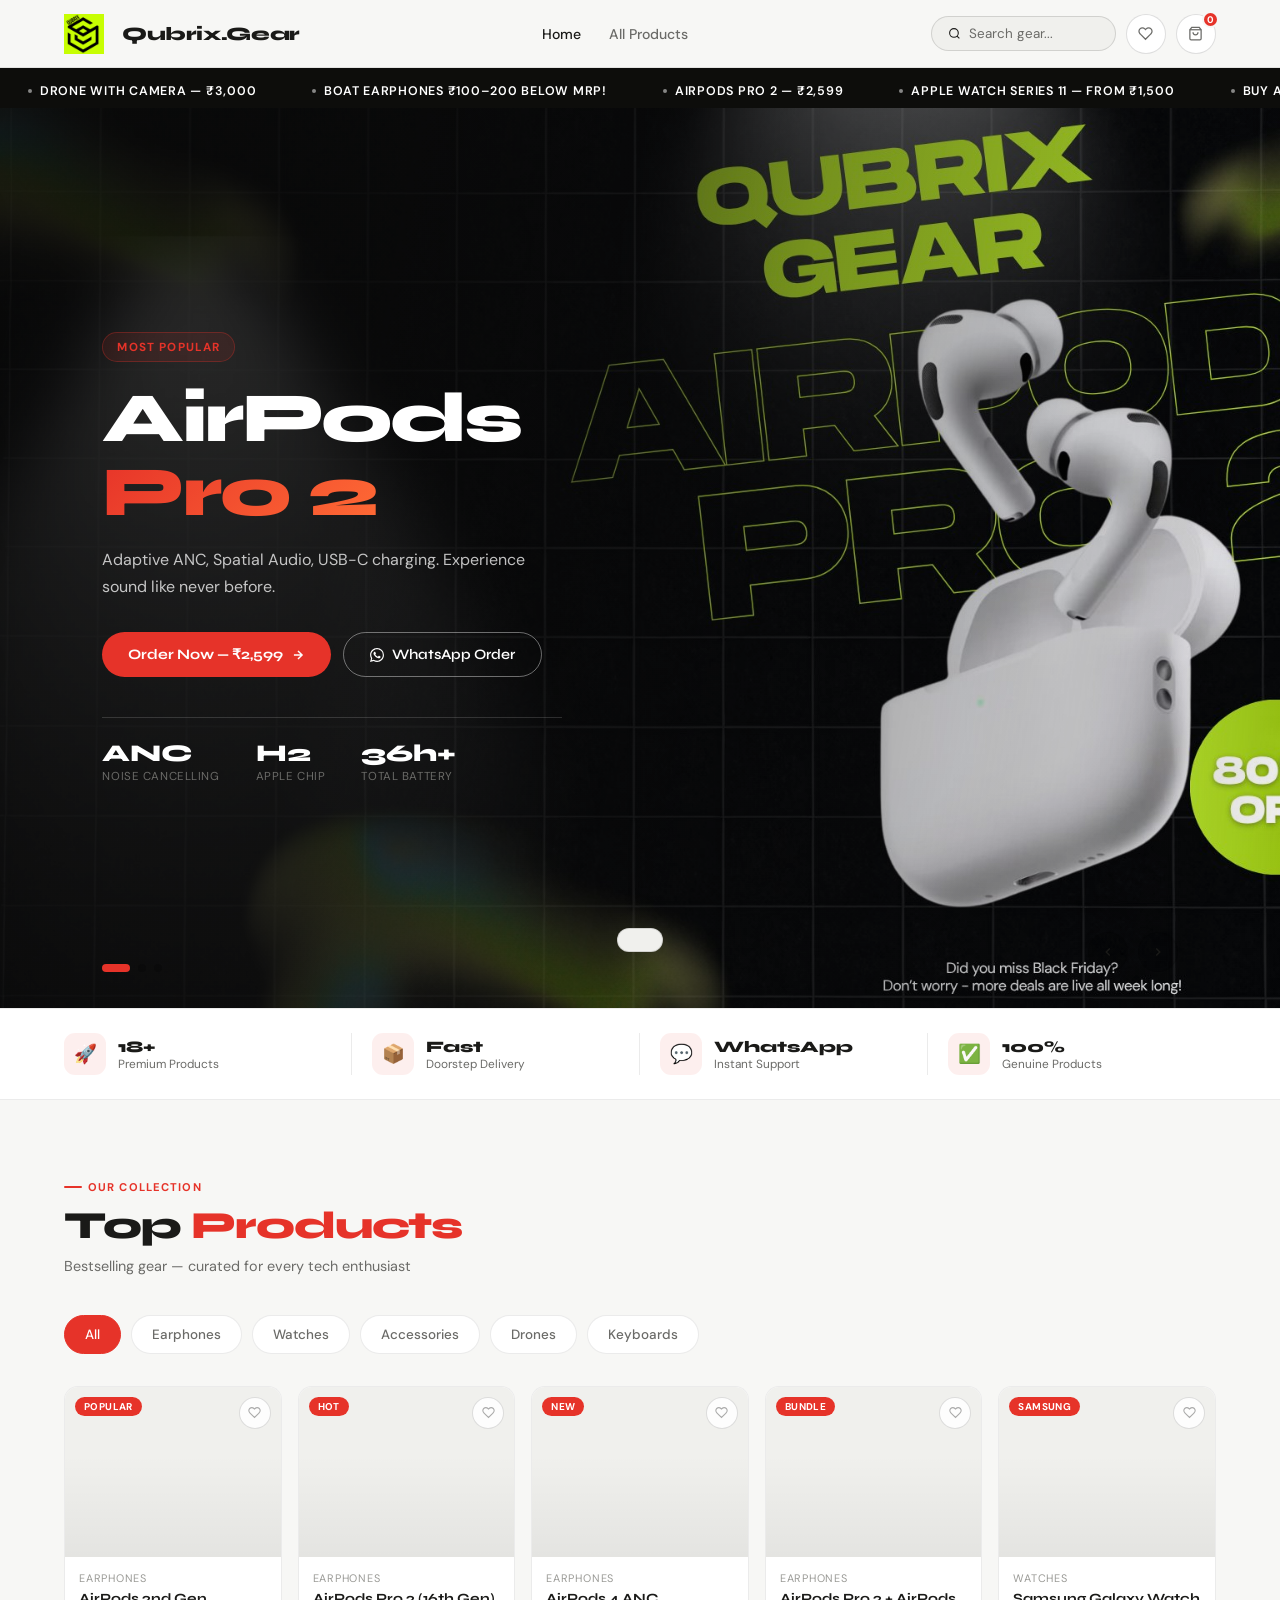
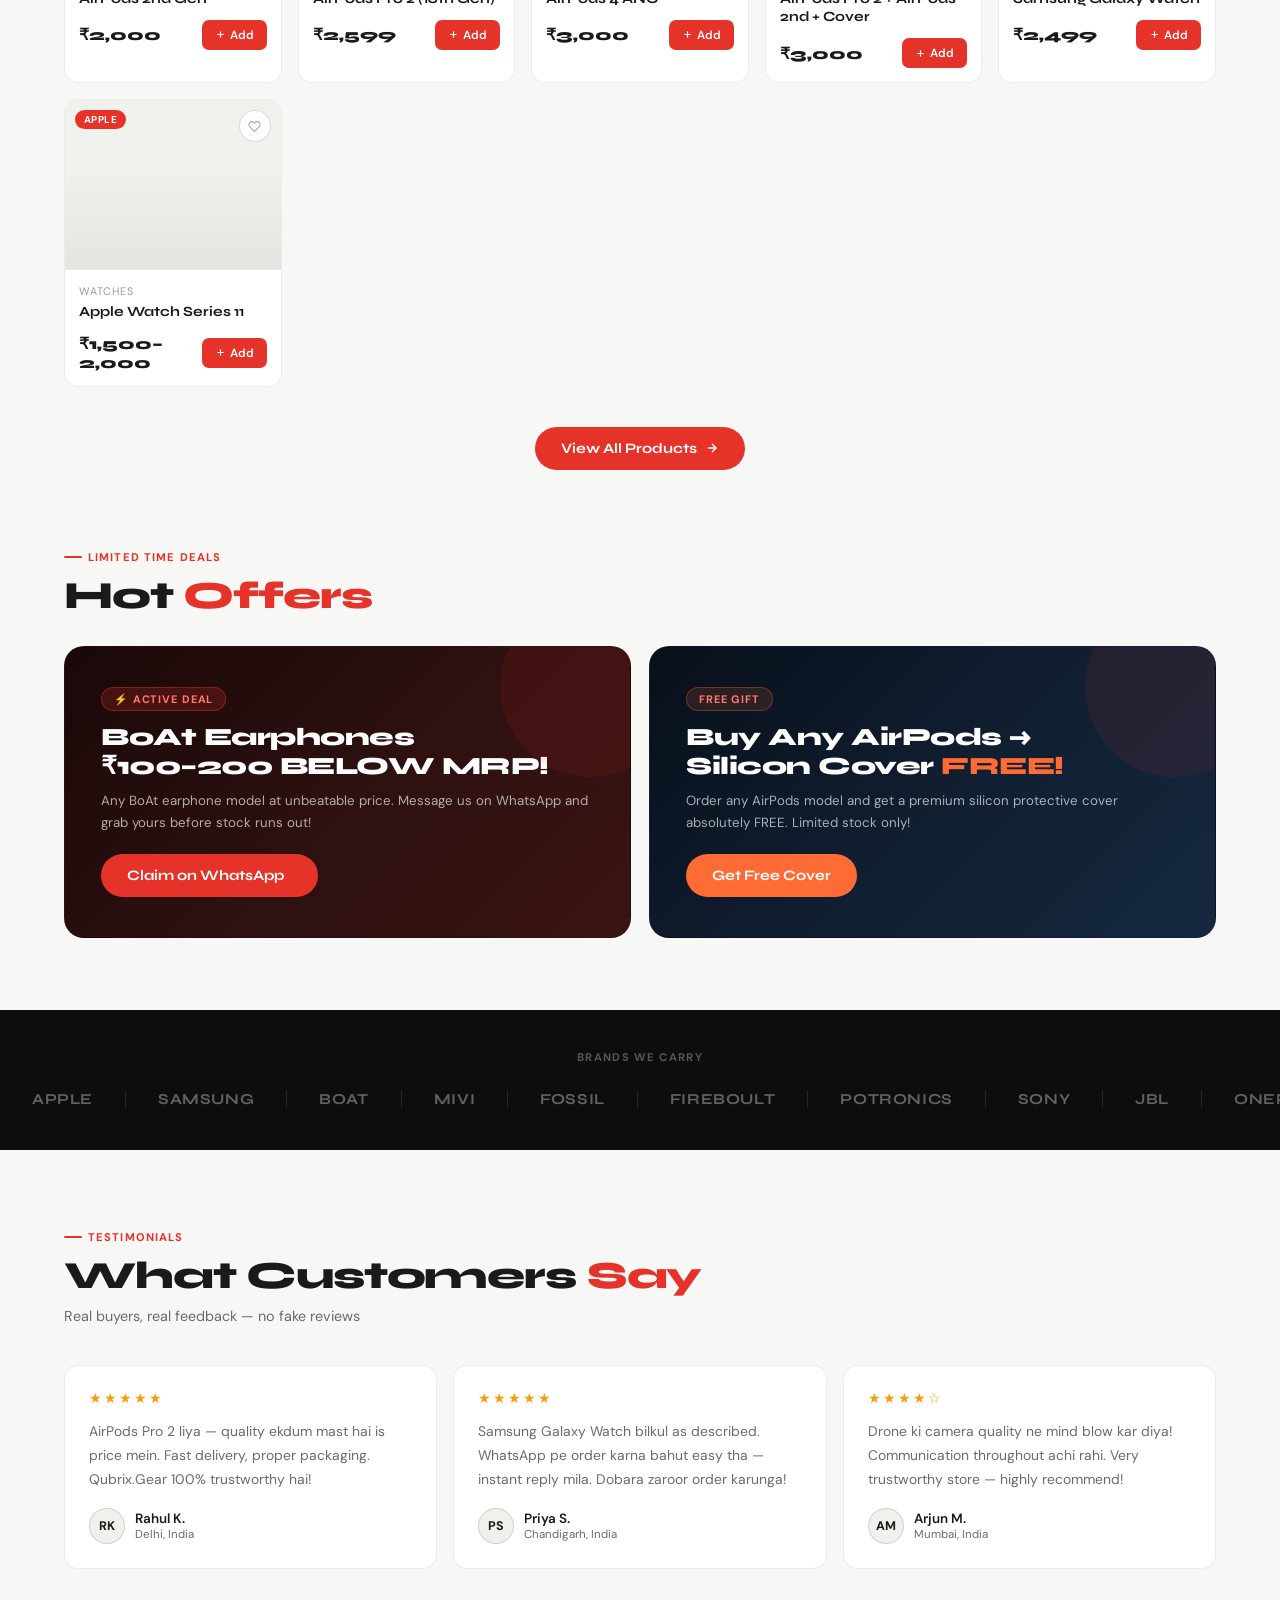
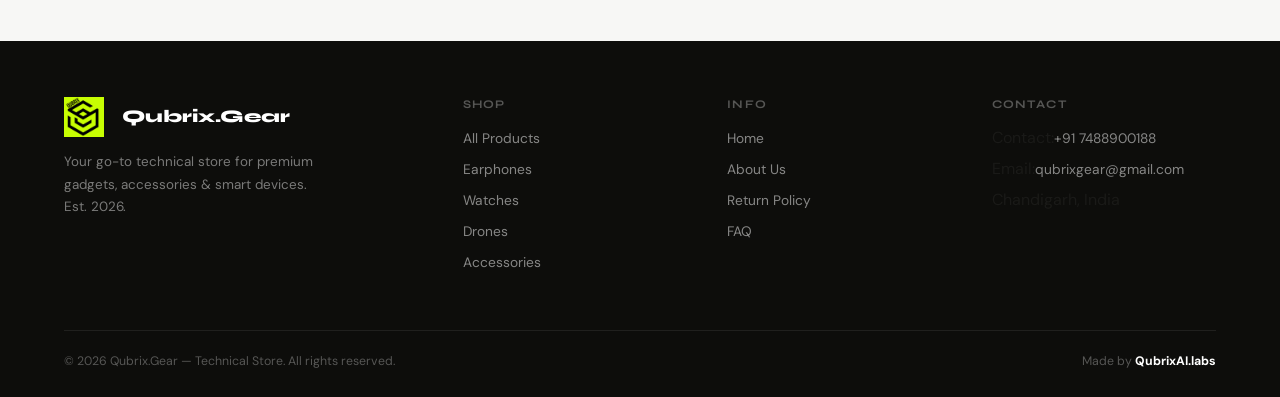
==== index.html @ 506076a7 "fixed frontend" ====
<!DOCTYPE html>
<html lang="en">

<head>
  <meta charset="UTF-8" />
  <meta name="viewport" content="width=device-width, initial-scale=1.0" />
  <title>Qubrix.Gear — Technical Store</title>
  <link rel="preconnect" href="https://fonts.googleapis.com" />
  <link rel="preconnect" href="https://fonts.gstatic.com" crossorigin />
  <link
    href="https://fonts.googleapis.com/css2?family=Syne:wght@400;600;700;800&family=DM+Sans:wght@300;400;500&display=swap"
    rel="stylesheet" />
  <link rel="stylesheet" href="style.css" />
</head>

<body>

  <!-- NAV -->
  <nav>
    <div class="nav-logo" onclick="showPage('home')">
      <img src="logo.jpeg" alt="Qubrix Logo" style="height: 40px; margin-right: 8px;">
      Qubrix.Gear
    </div>
    <ul class="nav-links">
      <li><a onclick="showPage('home')" id="nav-home" class="active">Home</a></li>
      <li><a onclick="showPage('all-products')" id="nav-all-products">All Products</a></li>
    </ul>
    <div class="nav-right">
      <div class="nav-search">
        <svg width="13" height="13" fill="none" stroke="currentColor" stroke-width="2" viewBox="0 0 24 24">
          <circle cx="11" cy="11" r="8" />
          <path d="m21 21-4.35-4.35" />
        </svg>
        <input type="text" placeholder="Search gear..." id="main-search" oninput="handleSearch(this.value)" />
      </div>
      <div class="icon-btn" onclick="toggleWishlistPage()" title="Wishlist">
        <svg width="15" height="15" fill="none" stroke="currentColor" stroke-width="2" viewBox="0 0 24 24">
          <path
            d="M20.84 4.61a5.5 5.5 0 0 0-7.78 0L12 5.67l-1.06-1.06a5.5 5.5 0 0 0-7.78 7.78l1.06 1.06L12 21.23l7.78-7.78 1.06-1.06a5.5 5.5 0 0 0 0-7.78z" />
        </svg>
      </div>
      <div class="icon-btn" onclick="toggleCart()" title="Cart">
        <svg width="15" height="15" fill="none" stroke="currentColor" stroke-width="2" viewBox="0 0 24 24">
          <path d="M6 2 3 6v14a2 2 0 0 0 2 2h14a2 2 0 0 0 2-2V6l-3-4z" />
          <line x1="3" y1="6" x2="21" y2="6" />
          <path d="M16 10a4 4 0 0 1-8 0" />
        </svg>
        <span class="cart-count" id="cart-count">0</span>
      </div>
    </div>
  </nav>

  <!-- MARQUEE -->
  <div class="marquee-wrap">
    <div class="marquee-track" id="marquee-track"></div>
  </div>

  <!-- ═══ HOME ═══ -->
  <div class="page active" id="page-home">

    <!-- HERO -->
    <section class="hero">
      <div class="hero-slides-wrap" id="hero-slides"></div>
      <div class="hero-controls" id="hero-dots"></div>
      <div class="hero-arrows">
        <button class="hero-arrow" onclick="slideHero(-1)"><svg width="14" height="14" fill="none" stroke="currentColor"
            stroke-width="2.5" viewBox="0 0 24 24">
            <path d="M15 18l-6-6 6-6" />
          </svg></button>
        <button class="hero-arrow" onclick="slideHero(1)"><svg width="14" height="14" fill="none" stroke="currentColor"
            stroke-width="2.5" viewBox="0 0 24 24">
            <path d="M9 18l6-6-6-6" />
          </svg></button>
      </div>
    </section>

    <!-- STATS BAR -->
    <div class="stats-bar">
      <div class="stat-item">
        <div class="stat-icon">🚀</div>
        <div>
          <div class="stat-val">18+</div>
          <div class="stat-label">Premium Products</div>
        </div>
      </div>
      <div class="stat-item">
        <div class="stat-icon">📦</div>
        <div>
          <div class="stat-val">Fast</div>
          <div class="stat-label">Doorstep Delivery</div>
        </div>
      </div>
      <div class="stat-item">
        <div class="stat-icon">💬</div>
        <div>
          <div class="stat-val">WhatsApp</div>
          <div class="stat-label">Instant Support</div>
        </div>
      </div>
      <div class="stat-item">
        <div class="stat-icon">✅</div>
        <div>
          <div class="stat-val">100%</div>
          <div class="stat-label">Genuine Products</div>
        </div>
      </div>
    </div>

    <!-- TOP PRODUCTS -->
    <section class="section" id="top-products">
      <div class="section-header">
        <div>
          <div class="section-tag">Our Collection</div>
          <h2 class="section-title">Top <span>Products</span></h2>
          <p class="section-sub">Bestselling gear — curated for every tech enthusiast</p>
        </div>
      </div>
      <div class="cat-row" id="home-cats">
        <div class="cat-pill active" onclick="filterHome('all',this)">All</div>
        <div class="cat-pill" onclick="filterHome('earphones',this)">Earphones</div>
        <div class="cat-pill" onclick="filterHome('watches',this)">Watches</div>
        <div class="cat-pill" onclick="filterHome('accessories',this)">Accessories</div>
        <div class="cat-pill" onclick="filterHome('drones',this)">Drones</div>
        <div class="cat-pill" onclick="filterHome('keyboards',this)">Keyboards</div>
      </div>
      <div class="products-grid" id="top-products-grid"></div>
      <div class="show-more-wrap">
        <button class="btn-primary" onclick="showPage('all-products')">
          View All Products <svg width="14" height="14" fill="none" stroke="currentColor" stroke-width="2.5"
            viewBox="0 0 24 24">
            <path d="M5 12h14M12 5l7 7-7 7" />
          </svg>
        </button>
      </div>
    </section>

    <!-- OFFERS -->
    <div class="offer-section" id="offers">
      <div class="section-tag">Limited Time Deals</div>
      <h2 class="section-title" style="margin-bottom:28px;">Hot <span>Offers</span></h2>
      <div class="offer-grid">
        <div class="offer-card a">
          <div>
            <div class="offer-label">⚡ Active Deal</div>
            <h3 class="offer-card-title">BoAt Earphones<br>₹100–200 BELOW MRP!</h3>
            <p class="offer-card-sub">Any BoAt earphone model at unbeatable price. Message us on WhatsApp and grab yours
              before stock runs out!</p>
            <button class="btn-primary" onclick="openWhatsApp('BoAt Earphones discount deal')">Claim on WhatsApp <span
                id="wa-icon1"></span></button>
          </div>
          <div class="offer-emoji"></div>
        </div>
        <div class="offer-card b">
          <div>
            <div class="offer-label"
              style="background:rgba(255,107,53,0.14);border-color:rgba(255,107,53,0.3);color:var(--accent2);">Free
              Gift</div>
            <h3 class="offer-card-title">Buy Any AirPods →<br>Silicon Cover <span
                style="color:var(--accent2);">FREE!</span></h3>
            <p class="offer-card-sub">Order any AirPods model and get a premium silicon protective cover absolutely
              FREE. Limited stock only!</p>
            <button class="btn-primary" style="background:var(--accent2);"
              onclick="openWhatsApp('AirPods + Free Silicon Cover offer')">Get Free Cover</button>
          </div>
          <div class="offer-emoji"></div>
        </div>
      </div>
    </div>

    <!-- BRANDS -->
    <div class="brands-strip">
      <div class="brands-label">Brands We Carry</div>
      <div style="overflow:hidden;">
        <div class="brands-track" id="brands-track"></div>
      </div>
    </div>

    <!-- REVIEWS -->
    <section class="section" id="reviews">
      <div class="section-header">
        <div>
          <div class="section-tag">Testimonials</div>
          <h2 class="section-title">What Customers <span>Say</span></h2>
          <p class="section-sub">Real buyers, real feedback — no fake reviews</p>
        </div>
      </div>
      <div class="reviews-grid">
        <div class="review-card">
          <div class="review-stars">★★★★★</div>
          <p class="review-text">AirPods Pro 2 liya — quality ekdum mast hai is price mein. Fast delivery, proper
            packaging. Qubrix.Gear 100% trustworthy hai!</p>
          <div class="review-author">
            <div class="review-avatar">RK</div>
            <div>
              <div class="review-name">Rahul K.</div>
              <div class="review-loc">Delhi, India</div>
            </div>
          </div>
        </div>
        <div class="review-card">
          <div class="review-stars">★★★★★</div>
          <p class="review-text">Samsung Galaxy Watch bilkul as described. WhatsApp pe order karna bahut easy tha —
            instant reply mila. Dobara zaroor order karunga!</p>
          <div class="review-author">
            <div class="review-avatar">PS</div>
            <div>
              <div class="review-name">Priya S.</div>
              <div class="review-loc">Chandigarh, India</div>
            </div>
          </div>
        </div>
        <div class="review-card">
          <div class="review-stars">★★★★☆</div>
          <p class="review-text">Drone ki camera quality ne mind blow kar diya! Communication throughout achi rahi. Very
            trustworthy store — highly recommend!</p>
          <div class="review-author">
            <div class="review-avatar">AM</div>
            <div>
              <div class="review-name">Arjun M.</div>
              <div class="review-loc">Mumbai, India</div>
            </div>
          </div>
        </div>
      </div>
    </section>

  </div><!-- /home -->

  <!-- ═══ ALL PRODUCTS ═══ -->
  <div class="page" id="page-all-products">
    <div class="page-header">
      <button class="back-btn" onclick="showPage('home')"><svg width="13" height="13" fill="none" stroke="currentColor"
          stroke-width="2" viewBox="0 0 24 24">
          <path d="M19 12H5M12 19l-7-7 7-7" />
        </svg> Back</button>
      <h1>All Products</h1>
      <p style="color:var(--muted);margin-top:5px;font-size:0.86rem;" id="all-count">Showing all products</p>
    </div>
    <div class="filter-bar">
      <div class="filter-chip active" onclick="filterAll('all',this)">All</div>
      <div class="filter-chip" onclick="filterAll('earphones',this)">Earphones</div>
      <div class="filter-chip" onclick="filterAll('watches',this)">Watches</div>
      <div class="filter-chip" onclick="filterAll('accessories',this)">Accessories</div>
      <div class="filter-chip" onclick="filterAll('drones',this)">Drones</div>
      <div class="filter-chip" onclick="filterAll('keyboards',this)">Keyboards</div>
    </div>
    <div class="all-products-grid" id="all-products-grid"></div>
  </div>

  <!-- ═══ PRODUCT DETAIL ═══ -->
  <div class="page" id="page-product">
    <div class="product-detail" id="product-detail-content"></div>
  </div>

  <!-- ═══ WISHLIST ═══ -->
  <div class="page" id="page-wishlist">
    <div style="padding:36px 5vw;">
      <button class="back-btn" onclick="showPage('home')"><svg width="13" height="13" fill="none" stroke="currentColor"
          stroke-width="2" viewBox="0 0 24 24">
          <path d="M19 12H5M12 19l-7-7 7-7" />
        </svg> Back</button>
      <div style="margin-bottom:28px;">
        <div class="section-tag">Saved Items</div>
        <h1 style="font-size:1.75rem;font-weight:800;letter-spacing:-0.03em;">Your Wishlist ❤️</h1>
      </div>
      <div class="products-grid" id="wishlist-grid"></div>
    </div>
  </div>

  <!-- FOOTER -->
  <footer>
    <div class="footer-grid">
      <div>
        <div class="footer-logo-row" onclick="showPage('home')">
          <img src="logo.jpeg" alt="Qubrix Logo" style="height: 40px; margin-right: 8px;">
          Qubrix.Gear
        </div>
        <p class="footer-desc">Your go-to technical store for premium gadgets, accessories & smart devices. Est. 2026.
        </p>
      </div>
      <div>
        <div class="footer-col-title">Shop</div>
        <ul class="footer-links">
          <li><a onclick="showPage('all-products')">All Products</a></li>
          <li><a onclick="filterAll('earphones',null);showPage('all-products')">Earphones</a></li>
          <li><a onclick="filterAll('watches',null);showPage('all-products')">Watches</a></li>
          <li><a onclick="filterAll('drones',null);showPage('all-products')">Drones</a></li>
          <li><a onclick="filterAll('accessories',null);showPage('all-products')">Accessories</a></li>
        </ul>
      </div>
      <div>
        <div class="footer-col-title">Info</div>
        <ul class="footer-links">
          <li><a href="index.html">Home</a></li>
          <li><a href="about.html">About Us</a></li>
          <li><a href="return-policy.html">Return Policy</a></li>
          <li><a href="faq.html">FAQ</a></li>
        </ul>
      </div>
      <div>
        <div class="footer-col-title">Contact</div>
        <ul class="footer-links">
          <li>Contact:<a onclick="openWhatsApp('Hello Qubrix.Gear!')">+91 7488900188</a></li>
          <li>Email:<a href="mailto:[EMAIL_ADDRESS]">qubrixgear@gmail.com</a></li>
          <li>Chandigarh, India</li>
        </ul>
      </div>
    </div>
    <div class="footer-bottom">
      <span>© 2026 Qubrix.Gear — Technical Store. All rights reserved.</span>
      <span>Made by <a style="color:white;font-weight:700;" href="https://qubrixailabs.in">QubrixAI.labs</a></span>
    </div>
  </footer>

  <!-- CART DRAWER -->
  <div class="cart-overlay" id="cart-overlay" onclick="toggleCart()"></div>
  <div class="cart-drawer" id="cart-drawer">
    <div class="cart-hd">
      <span class="cart-title">Your Cart</span>
      <button class="cart-close" onclick="toggleCart()"><svg width="14" height="14" fill="none" stroke="currentColor"
          stroke-width="2" viewBox="0 0 24 24">
          <path d="M18 6 6 18M6 6l12 12" />
        </svg></button>
    </div>
    <div class="cart-items" id="cart-items-list"></div>
    <div class="cart-foot">
      <div class="cart-total"><span>Total</span><span id="cart-total">₹0</span></div>
      <button class="btn-wa" onclick="checkoutCart()">
        <svg width="17" height="17" fill="white" viewBox="0 0 24 24">
          <path
            d="M17.472 14.382c-.297-.149-1.758-.867-2.03-.967-.273-.099-.471-.148-.67.15-.197.297-.767.966-.94 1.164-.173.199-.347.223-.644.075-.297-.15-1.255-.463-2.39-1.475-.883-.788-1.48-1.761-1.653-2.059-.173-.297-.018-.458.13-.606.134-.133.298-.347.446-.52.149-.174.198-.298.298-.497.099-.198.05-.371-.025-.52-.075-.149-.669-1.612-.916-2.207-.242-.579-.487-.5-.669-.51-.173-.008-.371-.01-.57-.01-.198 0-.52.074-.792.372-.272.297-1.04 1.016-1.04 2.479 0 1.462 1.065 2.875 1.213 3.074.149.198 2.096 3.2 5.077 4.487.709.306 1.262.489 1.694.625.712.227 1.36.195 1.871.118.571-.085 1.758-.719 2.006-1.413.248-.694.248-1.289.173-1.413-.074-.124-.272-.198-.57-.347m-5.421 7.403h-.004a9.87 9.87 0 01-5.031-1.378l-.361-.214-3.741.982.998-3.648-.235-.374a9.86 9.86 0 01-1.51-5.26c.001-5.45 4.436-9.884 9.888-9.884 2.64 0 5.122 1.03 6.988 2.898a9.825 9.825 0 012.893 6.994c-.003 5.45-4.437 9.884-9.885 9.884m8.413-18.297A11.815 11.815 0 0012.05 0C5.495 0 .16 5.335.157 11.892c0 2.096.547 4.142 1.588 5.945L.057 24l6.305-1.654a11.882 11.882 0 005.683 1.448h.005c6.554 0 11.89-5.335 11.893-11.893a11.821 11.821 0 00-3.48-8.413Z" />
        </svg>
        Order on WhatsApp
      </button>
    </div>
  </div>
  <div class="toast" id="toast"></div>

  <script src="script.js"></script>
</body>

</html>
---- style.css ----
:root{
  --bg:#f7f7f5;--bg2:#ffffff;--bg3:#f0f0ed;
  --surface:#ffffff;--surface2:#f0f0ed;
  --border:rgba(0,0,0,0.08);--border2:rgba(0,0,0,0.13);
  --white:#1a1a18;--muted:#6b6b68;--muted2:#9a9a96;
  --accent:#e63329;--accent2:#ff6b35;--green:#25d366;
  --radius:14px;--radius-sm:8px;
  --shadow:0 4px 24px rgba(0,0,0,0.07);--shadow-lg:0 16px 48px rgba(0,0,0,0.13);
}
*{margin:0;padding:0;box-sizing:border-box;}
html{scroll-behavior:smooth;}
body{font-family:'DM Sans',sans-serif;background:var(--bg);color:var(--white);overflow-x:hidden;}
h1,h2,h3,h4{font-family:'Syne',sans-serif;}
a{text-decoration:none;color:inherit;}
::-webkit-scrollbar{width:5px;}
::-webkit-scrollbar-track{background:var(--bg3);}
::-webkit-scrollbar-thumb{background:#d0d0cc;border-radius:99px;}

/* NAV */
nav{position:fixed;top:0;left:0;right:0;z-index:200;height:68px;padding:0 5vw;
  display:flex;align-items:center;justify-content:space-between;gap:20px;
  background:rgba(247,247,245,0.92);backdrop-filter:blur(20px);
  border-bottom:1px solid var(--border);}
.nav-logo{display:flex;align-items:center;gap:10px;font-family:'Syne',sans-serif;
  font-weight:800;font-size:1.18rem;letter-spacing:-0.02em;flex-shrink:0;cursor:pointer;}
.nav-logo-icon{width:36px;height:36px;background:var(--accent);border-radius:9px;
  display:flex;align-items:center;justify-content:center;}
.nav-links{display:flex;align-items:center;gap:28px;list-style:none;}
.nav-links a{font-size:0.88rem;font-weight:500;color:var(--muted);transition:color 0.2s;cursor:pointer;}
.nav-links a:hover,.nav-links a.active{color:var(--white);}
.nav-right{display:flex;align-items:center;gap:10px;}
.nav-search{display:flex;align-items:center;gap:8px;background:var(--surface2);
  border:1px solid var(--border2);border-radius:99px;padding:8px 16px;transition:border-color 0.2s;}
.nav-search:focus-within{border-color:rgba(0,0,0,0.3);}
.nav-search input{border:none;background:transparent;outline:none;font-family:'DM Sans',sans-serif;
  font-size:0.84rem;color:var(--white);width:130px;}
.nav-search input::placeholder{color:var(--muted);}
.icon-btn{width:40px;height:40px;border:1px solid var(--border2);border-radius:50%;
  background:var(--surface);display:flex;align-items:center;justify-content:center;
  cursor:pointer;transition:all 0.2s;position:relative;color:var(--muted);}
.icon-btn:hover{background:var(--surface2);color:var(--white);}
.cart-count{position:absolute;top:-4px;right:-4px;background:var(--accent);color:white;
  font-size:0.6rem;font-weight:700;width:17px;height:17px;border-radius:50%;
  display:flex;align-items:center;justify-content:center;border:2px solid var(--bg);}

/* MARQUEE */
.marquee-wrap{background:#0d0d0b;overflow:hidden;padding:9px 0;
  white-space:nowrap;margin-top:68px;}
.marquee-track{display:inline-flex;animation:marquee 30s linear infinite;}
.marquee-item{display:inline-flex;align-items:center;gap:8px;padding:0 28px;
  font-size:0.78rem;font-weight:600;letter-spacing:0.06em;text-transform:uppercase;color:white;}
.m-dot{width:4px;height:4px;background:rgba(255,255,255,0.5);border-radius:50%;flex-shrink:0;}
@keyframes marquee{0%{transform:translateX(0);}100%{transform:translateX(-50%);}}

/* HERO */
.hero{position:relative;width:100%;height:100vh;min-height:580px;overflow:hidden;}
.hero-slides-wrap{display:flex;height:100%;transition:transform 0.85s cubic-bezier(0.4,0,0.2,1);}
.hero-slide{min-width:100%;height:100%;display:flex;align-items:center;
  padding:0 8vw;position:relative;overflow:hidden;}
.hero-slide:nth-child(1){background:radial-gradient(ellipse at 75% 50%,#ede8f5 0%,#f7f7f5 65%);}
.hero-slide:nth-child(2){background:radial-gradient(ellipse at 75% 50%,#e8f5ee 0%,#f7f7f5 65%);}
.hero-slide:nth-child(3){background:radial-gradient(ellipse at 75% 50%,#e8f0f8 0%,#f7f7f5 65%);}
.hero-slide::before{content:'';position:absolute;inset:0;z-index:1;
  background:linear-gradient(100deg,rgba(247,247,245,0.97) 30%,rgba(247,247,245,0.6) 60%,rgba(247,247,245,0.1) 100%);}
.hero-bg-emoji{position:absolute;right:6vw;top:50%;transform:translateY(-50%);
  font-size:clamp(9rem,20vw,18rem);opacity:0.13;z-index:0;
  filter:drop-shadow(0 0 60px rgba(0,0,0,0.8));pointer-events:none;user-select:none;}
.hero-content{position:relative;z-index:2;max-width:580px;}
.hero-tag{display:inline-flex;align-items:center;gap:6px;
  background:rgba(230,51,41,0.1);border:1px solid rgba(230,51,41,0.3);
  color:var(--accent);font-size:0.73rem;font-weight:700;letter-spacing:0.1em;
  text-transform:uppercase;padding:6px 14px;border-radius:99px;margin-bottom:20px;}
.hero-title{font-size:clamp(2.8rem,5.5vw,4.5rem);font-weight:800;line-height:1.05;
  letter-spacing:-0.04em;margin-bottom:16px;color:#1a1a18;}
.hero-title span{background:linear-gradient(135deg,var(--accent),var(--accent2));
  -webkit-background-clip:text;-webkit-text-fill-color:transparent;background-clip:text;}
.hero-sub{font-size:1rem;color:var(--muted);line-height:1.7;margin-bottom:32px;max-width:460px;}
.hero-cta{display:flex;gap:12px;flex-wrap:wrap;margin-bottom:40px;}
.hero-stats{display:flex;gap:36px;flex-wrap:wrap;
  border-top:1px solid var(--border);padding-top:24px;}
.hero-stat-val{font-family:'Syne',sans-serif;font-size:1.5rem;font-weight:800;line-height:1;margin-bottom:3px;color:#1a1a18;}
.hero-stat-label{font-size:0.72rem;color:var(--muted);letter-spacing:0.05em;text-transform:uppercase;}
.hero-controls{position:absolute;bottom:36px;left:8vw;z-index:10;display:flex;align-items:center;gap:8px;}
.hero-dot{width:8px;height:8px;border-radius:99px;background:rgba(0,0,0,0.18);
  border:none;cursor:pointer;transition:all 0.35s;padding:0;}
.hero-dot.active{width:28px;background:var(--accent);}
.hero-arrows{position:absolute;bottom:36px;right:8vw;z-index:10;display:flex;gap:10px;}
.hero-arrow{width:40px;height:40px;border-radius:50%;background:rgba(0,0,0,0.07);
  border:1px solid var(--border2);color:#1a1a18;display:flex;align-items:center;
  justify-content:center;cursor:pointer;transition:all 0.2s;}
.hero-arrow:hover{background:var(--accent);border-color:var(--accent);color:white;}

/* STATS BAR */
.stats-bar{background:var(--surface);border-top:1px solid var(--border);
  border-bottom:1px solid var(--border);padding:24px 5vw;
  display:grid;grid-template-columns:repeat(4,1fr);}
.stat-item{display:flex;align-items:center;gap:12px;padding:0 20px;
  border-right:1px solid var(--border);}
.stat-item:first-child{padding-left:0;}
.stat-item:last-child{border-right:none;}
.stat-icon{width:42px;height:42px;border-radius:11px;background:rgba(230,51,41,0.08);
  display:flex;align-items:center;justify-content:center;font-size:1.15rem;flex-shrink:0;}
.stat-val{font-family:'Syne',sans-serif;font-size:1rem;font-weight:800;color:#1a1a18;}
.stat-label{font-size:0.74rem;color:var(--muted);}

/* SECTIONS */
.section{padding:72px 5vw;}
.section-tag{display:inline-flex;align-items:center;gap:6px;font-size:0.7rem;font-weight:700;
  letter-spacing:0.1em;text-transform:uppercase;color:var(--accent);margin-bottom:10px;}
.section-tag::before{content:'';width:18px;height:2px;background:var(--accent);border-radius:99px;}
.section-title{font-size:clamp(1.7rem,3vw,2.4rem);font-weight:800;letter-spacing:-0.03em;
  color:var(--white);margin-bottom:6px;line-height:1.15;}
.section-title span{color:var(--accent);}
.section-sub{font-size:0.9rem;color:var(--muted);line-height:1.7;max-width:500px;}
.section-header{display:flex;align-items:flex-end;justify-content:space-between;
  margin-bottom:36px;flex-wrap:wrap;gap:16px;}

/* CATEGORIES */
.cat-row{display:flex;gap:10px;overflow-x:auto;padding-bottom:4px;scrollbar-width:none;margin-bottom:28px;}
.cat-row::-webkit-scrollbar{display:none;}
.cat-pill{flex-shrink:0;display:flex;align-items:center;gap:7px;background:var(--surface);
  border:1px solid var(--border);border-radius:99px;padding:10px 20px;
  font-size:0.84rem;font-weight:500;cursor:pointer;transition:all 0.2s;
  white-space:nowrap;color:var(--muted);}
.cat-pill:hover,.cat-pill.active{background:var(--accent);color:white;border-color:var(--accent);}

/* PRODUCT CARDS */
.products-grid{display:grid;grid-template-columns:repeat(auto-fill,minmax(210px,1fr));gap:16px;}
.product-card{background:var(--surface);border:1px solid var(--border);border-radius:var(--radius);
  overflow:hidden;transition:transform 0.25s,box-shadow 0.25s,border-color 0.25s;
  cursor:pointer;position:relative;}
.product-card:hover{transform:translateY(-5px);box-shadow:var(--shadow-lg);border-color:var(--border2);}
.product-card-img{height:170px;background:var(--bg3);display:flex;align-items:center;
  justify-content:center;font-size:3rem;position:relative;overflow:hidden;}
.product-card-img::after{content:'';position:absolute;inset:0;
  background:linear-gradient(to bottom,transparent 40%,rgba(0,0,0,0.05));}
.product-badge{position:absolute;top:10px;left:10px;z-index:2;background:var(--accent);
  color:white;font-size:0.62rem;font-weight:700;padding:3px 9px;border-radius:99px;
  letter-spacing:0.04em;text-transform:uppercase;}
.wishlist-btn{position:absolute;top:10px;right:10px;z-index:2;width:32px;height:32px;
  border-radius:50%;background:rgba(255,255,255,0.85);border:1px solid var(--border2);
  display:flex;align-items:center;justify-content:center;cursor:pointer;transition:all 0.2s;}
.wishlist-btn:hover,.wishlist-btn.active{background:rgba(230,51,41,0.1);border-color:var(--accent);}
.product-card-body{padding:14px;}
.product-cat{font-size:0.68rem;color:var(--muted2);text-transform:uppercase;letter-spacing:0.07em;margin-bottom:5px;}
.product-name{font-family:'Syne',sans-serif;font-size:0.88rem;font-weight:700;color:var(--white);
  margin-bottom:12px;line-height:1.3;}
.product-price-row{display:flex;align-items:center;justify-content:space-between;gap:8px;}
.product-price{font-family:'Syne',sans-serif;font-size:0.98rem;font-weight:800;color:var(--white);}
.add-cart-btn{background:var(--accent);color:white;border:none;padding:7px 13px;border-radius:7px;
  font-size:0.74rem;font-weight:600;cursor:pointer;display:flex;align-items:center;gap:4px;
  transition:all 0.2s;font-family:'DM Sans',sans-serif;}
.add-cart-btn:hover{background:#c9241a;transform:scale(1.05);}
.show-more-wrap{text-align:center;margin-top:40px;}

/* HERO REAL IMAGE SLIDE */
.hero-slide-img{position:relative;}
.hero-real-img{
  position:absolute;inset:0;width:100%;height:100%;
  object-fit:cover;object-position:center;
  z-index:0;
}
.hero-slide-img::before{
  background:linear-gradient(100deg,rgba(10,10,10,0.82) 28%,rgba(10,10,10,0.4) 58%,rgba(10,10,10,0.05) 100%) !important;
}
.hero-slide-img .hero-title{color:#ffffff !important;}
.hero-slide-img .hero-stat-val{color:#ffffff !important;}
.hero-slide-img .hero-sub{color:rgba(255,255,255,0.75) !important;}
.hero-slide-img .hero-stats{border-top-color:rgba(255,255,255,0.15) !important;}
.hero-slide-img .btn-outline{color:#ffffff !important;border-color:rgba(255,255,255,0.4) !important;}
.hero-slide-img .btn-outline:hover{background:rgba(255,255,255,0.12) !important;}

/* OFFER CARDS - force white text */
.offer-card-title{font-size:clamp(1.2rem,2vw,1.55rem);font-weight:800;letter-spacing:-0.02em;
  line-height:1.2;margin-bottom:8px;color:#ffffff !important;}
.offer-card-sub{font-size:0.83rem;color:rgba(255,255,255,0.65) !important;line-height:1.65;margin-bottom:20px;}
.offer-label{display:inline-flex;align-items:center;gap:5px;
  background:rgba(230,51,41,0.2);border:1px solid rgba(230,51,41,0.4);
  color:#ff7a72 !important;font-size:0.68rem;font-weight:700;letter-spacing:0.08em;
  text-transform:uppercase;padding:4px 12px;border-radius:99px;width:fit-content;margin-bottom:12px;}
.offer-section{padding:0 5vw 72px;}
.offer-grid{display:grid;grid-template-columns:1fr 1fr;gap:18px;}
.offer-card{position:relative;border-radius:20px;overflow:hidden;padding:40px 36px;
  display:flex;flex-direction:column;gap:0;min-height:220px;border:1px solid var(--border);}
.offer-card.a{background:linear-gradient(135deg,#1a0808,#2d1010,#3a1414);}
.offer-card.b{background:linear-gradient(135deg,#080f1a,#101e30,#152840);}
.offer-card::before{content:'';position:absolute;top:-50px;right:-50px;
  width:180px;height:180px;border-radius:50%;background:var(--accent);opacity:0.09;}

.offer-emoji{position:absolute;right:28px;bottom:24px;font-size:3.2rem;opacity:0.45;
  animation:float 3.5s ease-in-out infinite;}
@keyframes float{0%,100%{transform:translateY(0);}50%{transform:translateY(-10px);}}

/* BRANDS STRIP */
.brands-strip{background:#0d0d0b;border-top:none;
  border-bottom:1px solid var(--border);padding:40px 0;overflow:hidden;}
.brands-label{text-align:center;font-size:0.7rem;font-weight:700;letter-spacing:0.12em;
  text-transform:uppercase;color:rgba(255,255,255,0.3);margin-bottom:24px;}
.brands-track{display:inline-flex;align-items:center;animation:marquee 22s linear infinite;}
.brand-pill{display:inline-flex;align-items:center;padding:0 32px;
  font-family:'Syne',sans-serif;font-size:0.95rem;font-weight:700;
  color:rgba(255,255,255,0.35);letter-spacing:0.04em;text-transform:uppercase;white-space:nowrap;}
.brand-sep{width:1px;height:18px;background:rgba(255,255,255,0.1);flex-shrink:0;}

/* REVIEWS */
.reviews-grid{display:grid;grid-template-columns:repeat(auto-fill,minmax(280px,1fr));gap:16px;}
.review-card{background:var(--surface);border:1px solid var(--border);border-radius:var(--radius);
  padding:24px;transition:border-color 0.2s;}
.review-card:hover{border-color:var(--border2);}
.review-stars{color:#f59e0b;font-size:0.85rem;margin-bottom:12px;letter-spacing:2px;}
.review-text{font-size:0.87rem;line-height:1.75;color:var(--muted);margin-bottom:16px;}
.review-author{display:flex;align-items:center;gap:10px;}
.review-avatar{width:36px;height:36px;border-radius:50%;background:var(--surface2);
  display:flex;align-items:center;justify-content:center;font-weight:700;font-size:0.78rem;
  color:var(--white);flex-shrink:0;border:1px solid var(--border2);}
.review-name{font-weight:600;font-size:0.84rem;}
.review-loc{font-size:0.72rem;color:var(--muted);}

/* BUTTONS */
.btn-primary{background:var(--accent);color:white;border:none;padding:13px 26px;border-radius:99px;
  font-family:'Syne',sans-serif;font-size:0.9rem;font-weight:700;cursor:pointer;
  transition:all 0.2s;display:inline-flex;align-items:center;gap:8px;}
.btn-primary:hover{background:#c9241a;transform:translateY(-2px);box-shadow:0 8px 24px rgba(230,51,41,0.28);}
.btn-outline{background:transparent;color:#1a1a18;border:1.5px solid rgba(0,0,0,0.2);
  padding:13px 26px;border-radius:99px;font-family:'Syne',sans-serif;font-size:0.9rem;
  font-weight:600;cursor:pointer;transition:all 0.2s;display:inline-flex;align-items:center;gap:8px;}
.btn-outline:hover{background:rgba(0,0,0,0.06);border-color:rgba(0,0,0,0.3);}
.btn-wa{background:var(--green);color:white;border:none;padding:14px 26px;border-radius:99px;
  font-family:'Syne',sans-serif;font-size:0.92rem;font-weight:700;cursor:pointer;
  display:flex;align-items:center;gap:10px;transition:all 0.2s;flex:1;justify-content:center;}
.btn-wa:hover{background:#22c55e;transform:translateY(-2px);box-shadow:0 8px 24px rgba(37,211,102,0.25);}

/* FOOTER */
footer{background:#0d0d0b;border-top:none;padding:56px 5vw 28px;}
.footer-grid{display:grid;grid-template-columns:1.6fr 1fr 1fr 1fr;gap:40px;margin-bottom:48px;}
.footer-logo-row{display:flex;align-items:center;gap:10px;font-family:'Syne',sans-serif;color:white;
  font-weight:800;font-size:1.1rem;margin-bottom:14px;cursor:pointer;}
.footer-logo-ico{width:32px;height:32px;background:var(--accent);border-radius:8px;
  display:flex;align-items:center;justify-content:center;}
.footer-desc{font-size:0.84rem;color:rgba(255,255,255,0.45);line-height:1.7;max-width:250px;}
.footer-col-title{font-family:'Syne',sans-serif;font-size:0.73rem;font-weight:700;
  letter-spacing:0.1em;text-transform:uppercase;color:rgba(255,255,255,0.3);margin-bottom:16px;}
.footer-links{list-style:none;}
.footer-links li{margin-bottom:10px;}
.footer-links a{font-size:0.86rem;color:rgba(255,255,255,0.5);transition:color 0.2s;cursor:pointer;}
.footer-links a:hover{color:#ffffff;}
.footer-bottom{border-top:1px solid rgba(255,255,255,0.08);padding-top:22px;display:flex;
  align-items:center;justify-content:space-between;font-size:0.77rem;color:rgba(255,255,255,0.3);}

/* PAGES */
.page{display:none;}.page.active{display:block;}

/* ALL PRODUCTS */
.page-header{padding:36px 5vw 22px;background:var(--bg2);border-bottom:1px solid var(--border);}
.page-header h1{font-size:1.75rem;font-weight:800;letter-spacing:-0.03em;}
.filter-bar{display:flex;gap:8px;align-items:center;flex-wrap:wrap;padding:14px 5vw;
  background:var(--bg2);border-bottom:1px solid var(--border);position:sticky;top:68px;z-index:10;}
.filter-chip{padding:7px 15px;border-radius:99px;border:1px solid var(--border);
  font-size:0.79rem;font-weight:500;cursor:pointer;background:var(--surface);
  color:var(--muted);transition:all 0.2s;white-space:nowrap;}
.filter-chip:hover,.filter-chip.active{background:var(--accent);color:white;border-color:var(--accent);}
.all-products-grid{padding:26px 5vw;display:grid;grid-template-columns:repeat(auto-fill,minmax(210px,1fr));gap:16px;}

/* PRODUCT DETAIL */
.product-detail{padding:36px 5vw;}
.product-detail-grid{display:grid;grid-template-columns:1fr 1fr;gap:56px;align-items:start;}
.pd-img{background:var(--surface);border:1px solid var(--border);border-radius:20px;
  height:340px;display:flex;align-items:center;justify-content:center;
  font-size:7.5rem;position:relative;overflow:hidden;}
.pd-tag{position:absolute;top:14px;left:14px;background:var(--accent);color:white;
  font-size:0.68rem;font-weight:700;padding:4px 12px;border-radius:99px;letter-spacing:0.04em;text-transform:uppercase;}
.pd-cat{font-size:0.73rem;font-weight:700;letter-spacing:0.1em;text-transform:uppercase;
  color:var(--accent);margin-bottom:10px;}
.pd-name{font-size:clamp(1.4rem,2.5vw,1.9rem);font-weight:800;letter-spacing:-0.03em;
  margin-bottom:12px;line-height:1.15;}
.pd-price{font-size:1.8rem;font-weight:800;font-family:'Syne',sans-serif;margin-bottom:6px;}
.pd-price small{font-size:0.88rem;color:var(--muted);font-weight:400;font-family:'DM Sans',sans-serif;}
.pd-desc{font-size:0.88rem;color:var(--muted);line-height:1.8;margin:18px 0;
  padding:16px;background:var(--surface);border-radius:var(--radius-sm);border:1px solid var(--border);}
.pd-actions{display:flex;gap:10px;margin-top:18px;flex-wrap:wrap;}
.btn-wish{background:var(--surface);color:var(--white);border:1px solid var(--border2);
  padding:13px 20px;border-radius:99px;font-family:'Syne',sans-serif;font-size:0.88rem;
  font-weight:600;cursor:pointer;display:flex;align-items:center;gap:7px;transition:all 0.2s;}
.btn-wish:hover{border-color:var(--accent);color:var(--accent);}
.pd-specs{margin-top:24px;border:1px solid var(--border);border-radius:var(--radius);overflow:hidden;}
.spec-row{display:flex;padding:12px 16px;border-bottom:1px solid var(--border);font-size:0.84rem;}
.spec-row:last-child{border-bottom:none;}
.spec-key{width:120px;font-weight:600;color:var(--white);flex-shrink:0;}
.spec-val{color:var(--muted);}

/* CART */
.cart-overlay{position:fixed;inset:0;background:rgba(0,0,0,0.6);z-index:300;
  opacity:0;pointer-events:none;transition:opacity 0.3s;}
.cart-overlay.open{opacity:1;pointer-events:all;}
.cart-drawer{position:fixed;top:0;right:-420px;width:385px;max-width:95vw;height:100vh;
  background:var(--bg2);z-index:301;transition:right 0.35s cubic-bezier(0.4,0,0.2,1);
  display:flex;flex-direction:column;border-left:1px solid var(--border);}
.cart-drawer.open{right:0;}
.cart-hd{padding:20px;border-bottom:1px solid var(--border);display:flex;
  align-items:center;justify-content:space-between;}
.cart-title{font-family:'Syne',sans-serif;font-size:1.05rem;font-weight:800;}
.cart-close{width:33px;height:33px;border:1px solid var(--border);border-radius:50%;
  background:transparent;cursor:pointer;color:var(--muted);
  display:flex;align-items:center;justify-content:center;transition:all 0.2s;}
.cart-close:hover{background:var(--surface);color:var(--white);}
.cart-items{flex:1;overflow-y:auto;padding:14px 20px;}
.cart-empty{text-align:center;padding:60px 20px;color:var(--muted);}
.cart-item{display:flex;gap:12px;padding:13px 0;border-bottom:1px solid var(--border);align-items:center;}
.cart-item-img{width:54px;height:54px;background:var(--surface);border-radius:10px;
  display:flex;align-items:center;justify-content:center;font-size:1.6rem;
  flex-shrink:0;border:1px solid var(--border);}
.cart-item-info{flex:1;}
.cart-item-name{font-weight:600;font-size:0.83rem;margin-bottom:2px;}
.cart-item-price{font-weight:700;font-size:0.86rem;color:var(--accent);}
.cart-item-rm{background:none;border:none;color:var(--muted);cursor:pointer;padding:4px;transition:color 0.2s;}
.cart-item-rm:hover{color:var(--accent);}
.cart-foot{padding:16px 20px;border-top:1px solid var(--border);}
.cart-total{display:flex;justify-content:space-between;margin-bottom:14px;
  font-family:'Syne',sans-serif;font-weight:800;font-size:1rem;}
.back-btn{display:inline-flex;align-items:center;gap:7px;background:var(--surface);
  border:1px solid var(--border);padding:9px 18px;border-radius:99px;
  font-size:0.84rem;font-weight:600;cursor:pointer;margin-bottom:26px;
  transition:all 0.2s;color:var(--muted);}
.back-btn:hover{background:var(--surface2);color:var(--white);}
.toast{position:fixed;bottom:28px;left:50%;transform:translateX(-50%) translateY(80px);
  background:var(--surface2);color:white;padding:11px 22px;border-radius:99px;
  font-size:0.84rem;font-weight:500;z-index:500;transition:transform 0.3s;
  white-space:nowrap;border:1px solid var(--border2);pointer-events:none;}
.toast.show{transform:translateX(-50%) translateY(0);}

/* WA SVG shorthand */
.wa-path{fill:currentColor;}

@keyframes fadeUp{from{opacity:0;transform:translateY(16px);}to{opacity:1;transform:translateY(0);}}
.fade-up{animation:fadeUp 0.45s ease both;}

@media(max-width:900px){
  .footer-grid{grid-template-columns:1fr 1fr;}
  .stats-bar{grid-template-columns:1fr 1fr;}
  .stat-item{border-right:none;border-bottom:1px solid var(--border);padding:14px 0;}
  .offer-grid{grid-template-columns:1fr;}
  .product-detail-grid{grid-template-columns:1fr;gap:28px;}
}
@media(max-width:640px){
  .nav-links{display:none;}
  .nav-search input{width:80px;}
  .footer-grid{grid-template-columns:1fr;}
  .hero-title{font-size:2.2rem;}
}
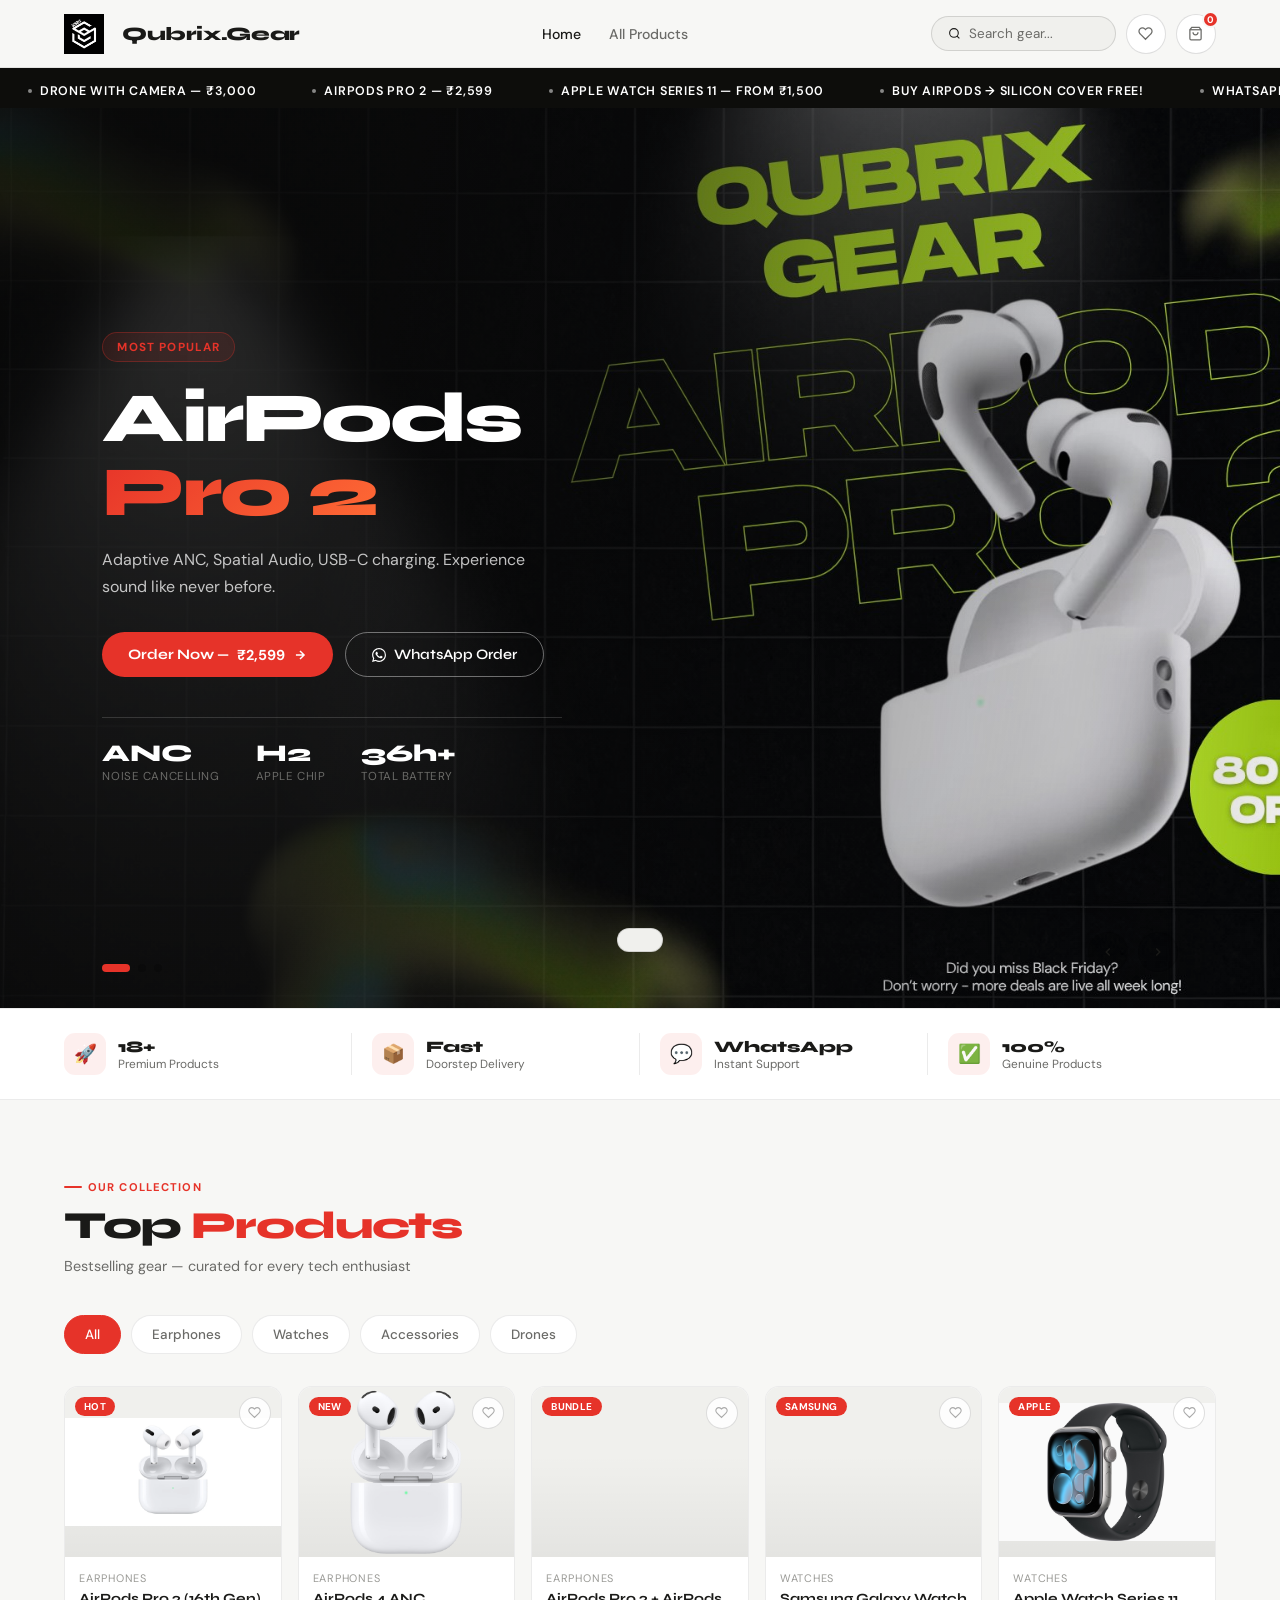
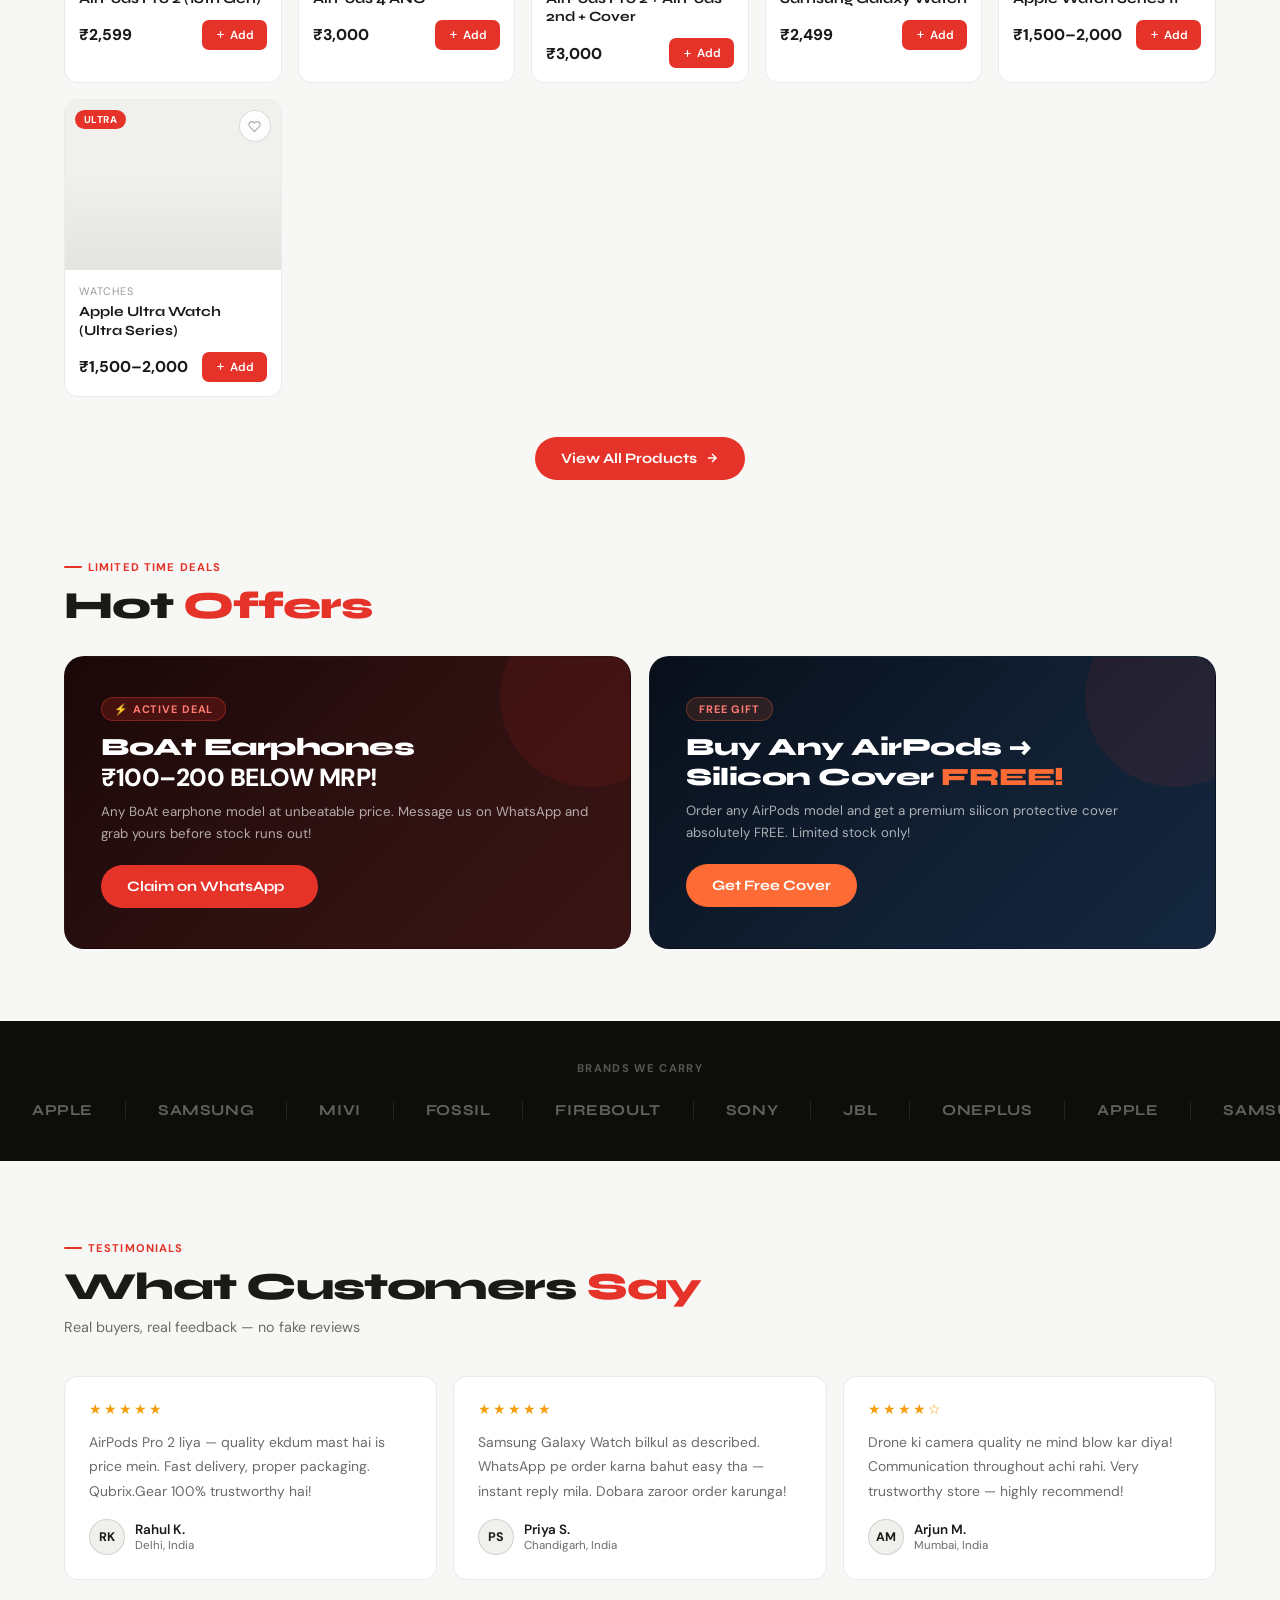
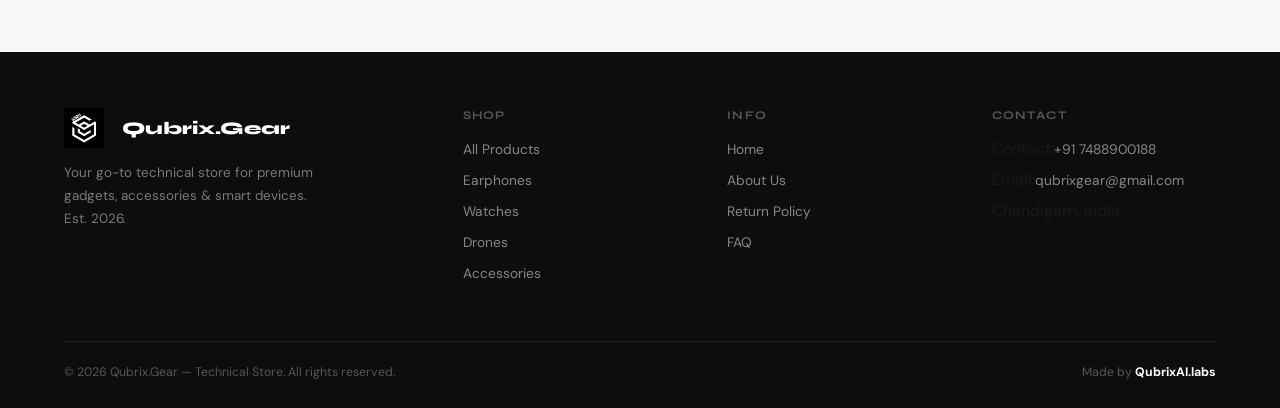
==== commit 40751c10: "mchng2" ====
--- a/index.html
+++ b/index.html
@@ -18,7 +18,7 @@
   <!-- NAV -->
   <nav>
     <div class="nav-logo" onclick="showPage('home')">
-      <img src="logo.jpeg" alt="Qubrix Logo" style="height: 40px; margin-right: 8px;">
+      <img src="logo.png" alt="Qubrix Logo" style="height: 40px; margin-right: 8px;">
       Qubrix.Gear
     </div>
     <ul class="nav-links">
@@ -121,7 +121,6 @@
         <div class="cat-pill" onclick="filterHome('watches',this)">Watches</div>
         <div class="cat-pill" onclick="filterHome('accessories',this)">Accessories</div>
         <div class="cat-pill" onclick="filterHome('drones',this)">Drones</div>
-        <div class="cat-pill" onclick="filterHome('keyboards',this)">Keyboards</div>
       </div>
       <div class="products-grid" id="top-products-grid"></div>
       <div class="show-more-wrap">
@@ -142,7 +141,8 @@
         <div class="offer-card a">
           <div>
             <div class="offer-label">⚡ Active Deal</div>
-            <h3 class="offer-card-title">BoAt Earphones<br>₹100–200 BELOW MRP!</h3>
+            <h3 class="offer-card-title">BoAt Earphones<br><span style="font-family: 'DM Sans', sans-serif;">₹100–200
+                BELOW MRP!</span></h3>
             <p class="offer-card-sub">Any BoAt earphone model at unbeatable price. Message us on WhatsApp and grab yours
               before stock runs out!</p>
             <button class="btn-primary" onclick="openWhatsApp('BoAt Earphones discount deal')">Claim on WhatsApp <span
@@ -242,7 +242,7 @@
       <div class="filter-chip" onclick="filterAll('watches',this)">Watches</div>
       <div class="filter-chip" onclick="filterAll('accessories',this)">Accessories</div>
       <div class="filter-chip" onclick="filterAll('drones',this)">Drones</div>
-      <div class="filter-chip" onclick="filterAll('keyboards',this)">Keyboards</div>
+
     </div>
     <div class="all-products-grid" id="all-products-grid"></div>
   </div>
@@ -272,7 +272,7 @@
     <div class="footer-grid">
       <div>
         <div class="footer-logo-row" onclick="showPage('home')">
-          <img src="logo.jpeg" alt="Qubrix Logo" style="height: 40px; margin-right: 8px;">
+          <img src="logo.png" alt="Qubrix Logo" style="height: 40px; margin-right: 8px;">
           Qubrix.Gear
         </div>
         <p class="footer-desc">Your go-to technical store for premium gadgets, accessories & smart devices. Est. 2026.
--- a/style.css
+++ b/style.css
@@ -146,7 +146,7 @@
 .product-name{font-family:'Syne',sans-serif;font-size:0.88rem;font-weight:700;color:var(--white);
   margin-bottom:12px;line-height:1.3;}
 .product-price-row{display:flex;align-items:center;justify-content:space-between;gap:8px;}
-.product-price{font-family:'Syne',sans-serif;font-size:0.98rem;font-weight:800;color:var(--white);}
+.product-price{font-family:'DM Sans',sans-serif;font-size:0.98rem;font-weight:800;color:var(--white);}
 .add-cart-btn{background:var(--accent);color:white;border:none;padding:7px 13px;border-radius:7px;
   font-size:0.74rem;font-weight:600;cursor:pointer;display:flex;align-items:center;gap:4px;
   transition:all 0.2s;font-family:'DM Sans',sans-serif;}
@@ -273,7 +273,7 @@
   color:var(--accent);margin-bottom:10px;}
 .pd-name{font-size:clamp(1.4rem,2.5vw,1.9rem);font-weight:800;letter-spacing:-0.03em;
   margin-bottom:12px;line-height:1.15;}
-.pd-price{font-size:1.8rem;font-weight:800;font-family:'Syne',sans-serif;margin-bottom:6px;}
+.pd-price{font-size:1.8rem;font-weight:800;font-family:'DM Sans',sans-serif;margin-bottom:6px;}
 .pd-price small{font-size:0.88rem;color:var(--muted);font-weight:400;font-family:'DM Sans',sans-serif;}
 .pd-desc{font-size:0.88rem;color:var(--muted);line-height:1.8;margin:18px 0;
   padding:16px;background:var(--surface);border-radius:var(--radius-sm);border:1px solid var(--border);}
@@ -316,7 +316,7 @@
 .cart-item-rm:hover{color:var(--accent);}
 .cart-foot{padding:16px 20px;border-top:1px solid var(--border);}
 .cart-total{display:flex;justify-content:space-between;margin-bottom:14px;
-  font-family:'Syne',sans-serif;font-weight:800;font-size:1rem;}
+  font-family:'DM Sans',sans-serif;font-weight:800;font-size:1rem;}
 .back-btn{display:inline-flex;align-items:center;gap:7px;background:var(--surface);
   border:1px solid var(--border);padding:9px 18px;border-radius:99px;
   font-size:0.84rem;font-weight:600;cursor:pointer;margin-bottom:26px;
@@ -336,14 +336,39 @@
 
 @media(max-width:900px){
   .footer-grid{grid-template-columns:1fr 1fr;}
-  .stats-bar{grid-template-columns:1fr 1fr;}
+  .stats-bar{grid-template-columns:1fr 1fr; gap:16px;}
   .stat-item{border-right:none;border-bottom:1px solid var(--border);padding:14px 0;}
   .offer-grid{grid-template-columns:1fr;}
   .product-detail-grid{grid-template-columns:1fr;gap:28px;}
+  .nav-links{gap: 15px;}
 }
 @media(max-width:640px){
-  .nav-links{display:none;}
-  .nav-search input{width:80px;}
+  nav { padding: 0 16px; }
+  .nav-logo { font-size: 0; }
+  .nav-logo img { margin-right: 0 !important; }
+  .nav-links{display:flex; gap:10px;}
+  .nav-links a{font-size:0.85rem;}
+  .nav-search { padding: 6px 10px; }
+  .nav-search input{width:60px;}
+  .nav-search input:focus{width:100px;}
+  .nav-right { gap: 6px; }
   .footer-grid{grid-template-columns:1fr;}
   .hero-title{font-size:2.2rem;}
-}+  .hero-controls{left:5vw; bottom:20px;}
+  .hero-arrows{right:5vw; bottom:20px;}
+  .pd-actions{flex-direction:column;}
+  .pd-actions button{width:100%; justify-content:center;}
+  .offer-card{padding:24px 20px;}
+}
+/* PRODUCT IMAGES & CAROUSEL */
+.product-card-real-img{width:100%;height:100%;object-fit:contain;position:relative;z-index:1;border-radius:12px;}
+.pd-img-container{display:flex;flex-direction:column;gap:12px;}
+.pd-img{background:var(--surface);border:1px solid var(--border);border-radius:20px;height:55vh;min-height:350px;max-height:600px;display:flex;align-items:center;justify-content:center;position:relative;overflow:hidden;cursor:zoom-in;}
+.pd-img img{width:100%;height:100%;object-fit:contain;transition:transform 0.1s ease-out;will-change:transform;}
+.pd-carousel-nav{position:absolute;top:50%;left:0;right:0;transform:translateY(-50%);display:flex;justify-content:space-between;padding:0 12px;pointer-events:none;}
+.pd-nav-btn{background:rgba(255,255,255,0.8);border:1px solid var(--border);color:var(--text);width:36px;height:36px;border-radius:50%;display:flex;align-items:center;justify-content:center;cursor:pointer;pointer-events:auto;transition:all 0.2s;box-shadow:0 4px 12px rgba(0,0,0,0.05);backdrop-filter:blur(4px);}
+.pd-nav-btn:hover{background:var(--text);color:var(--bg);transform:scale(1.05);}
+.pd-thumbnails{display:grid;grid-template-columns:repeat(auto-fill, minmax(70px, 1fr));gap:10px;}
+.pd-thumb{width:100%;aspect-ratio:1;object-fit:cover;border-radius:12px;border:2px solid transparent;cursor:pointer;transition:all 0.2s;opacity:0.6;background:var(--surface);}
+.pd-thumb:hover{opacity:1;transform:scale(1.05);}
+.pd-thumb.active{border-color:var(--accent);opacity:1;}
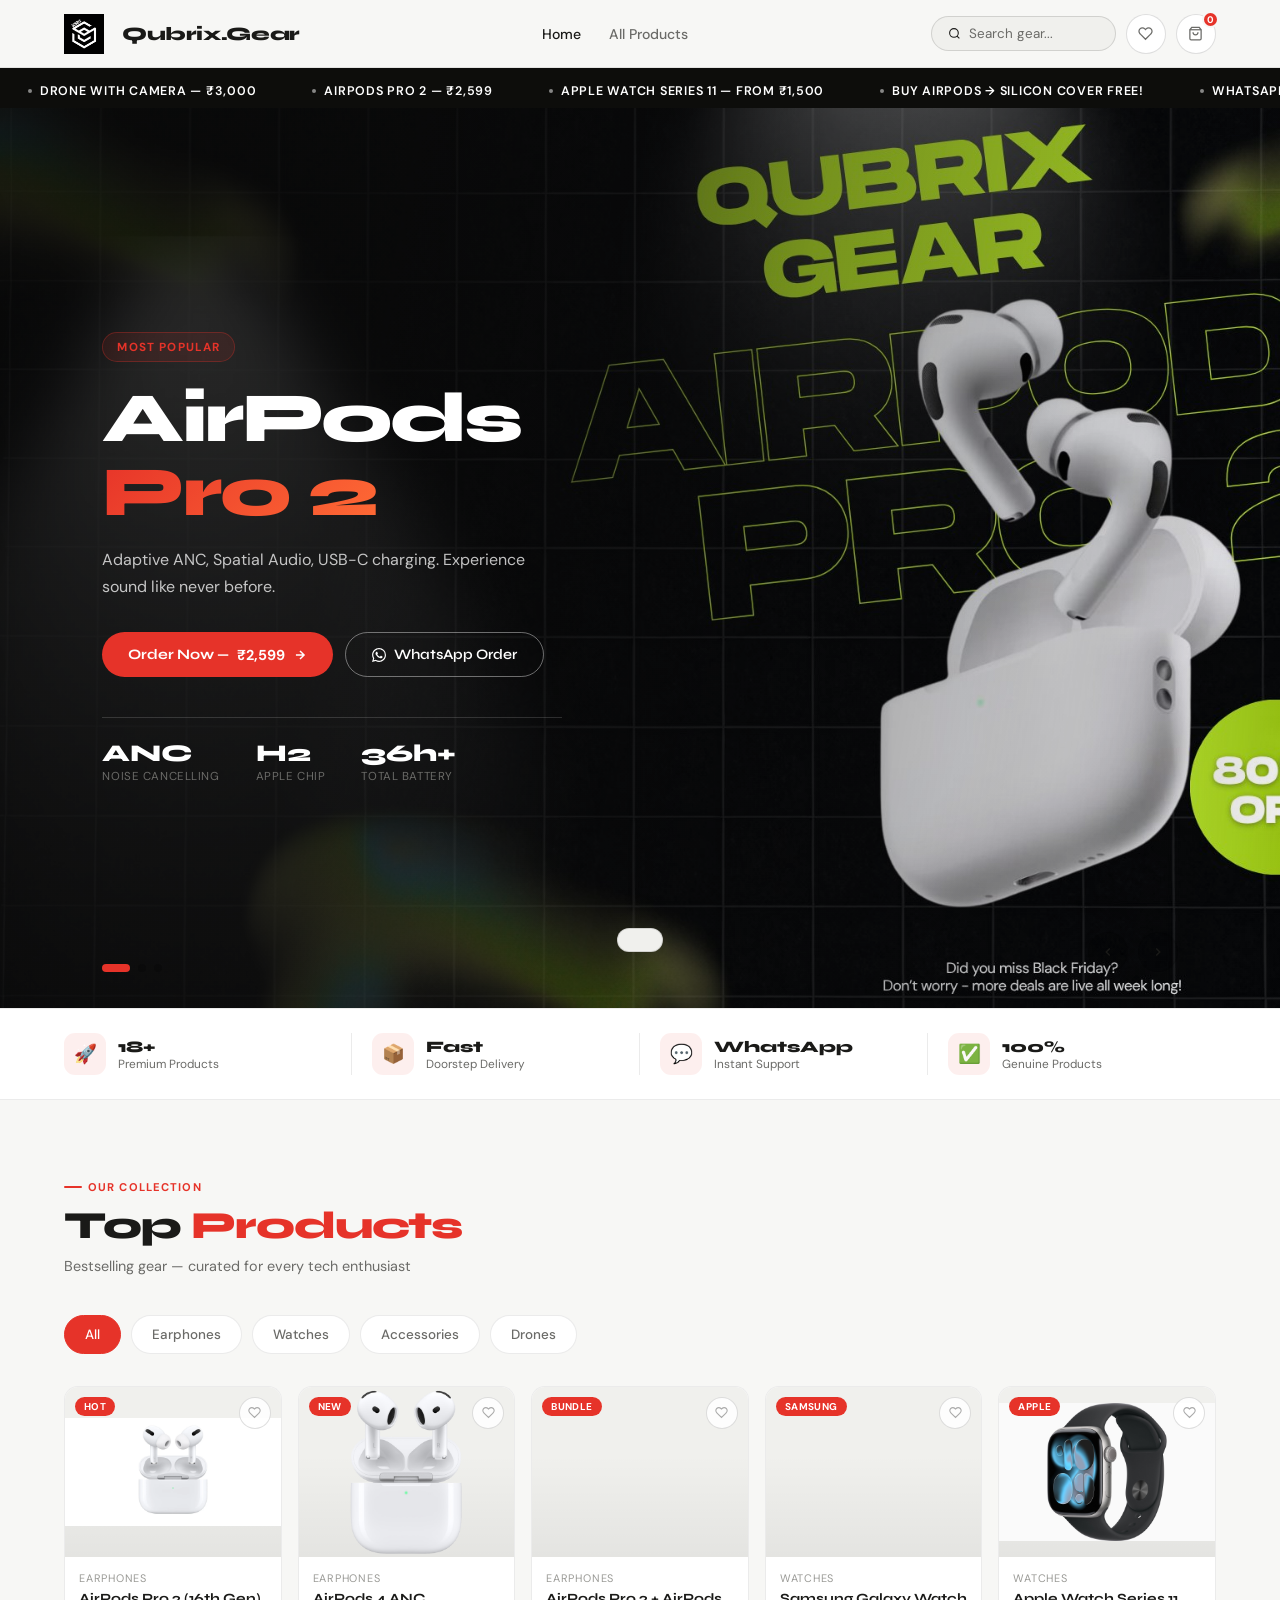
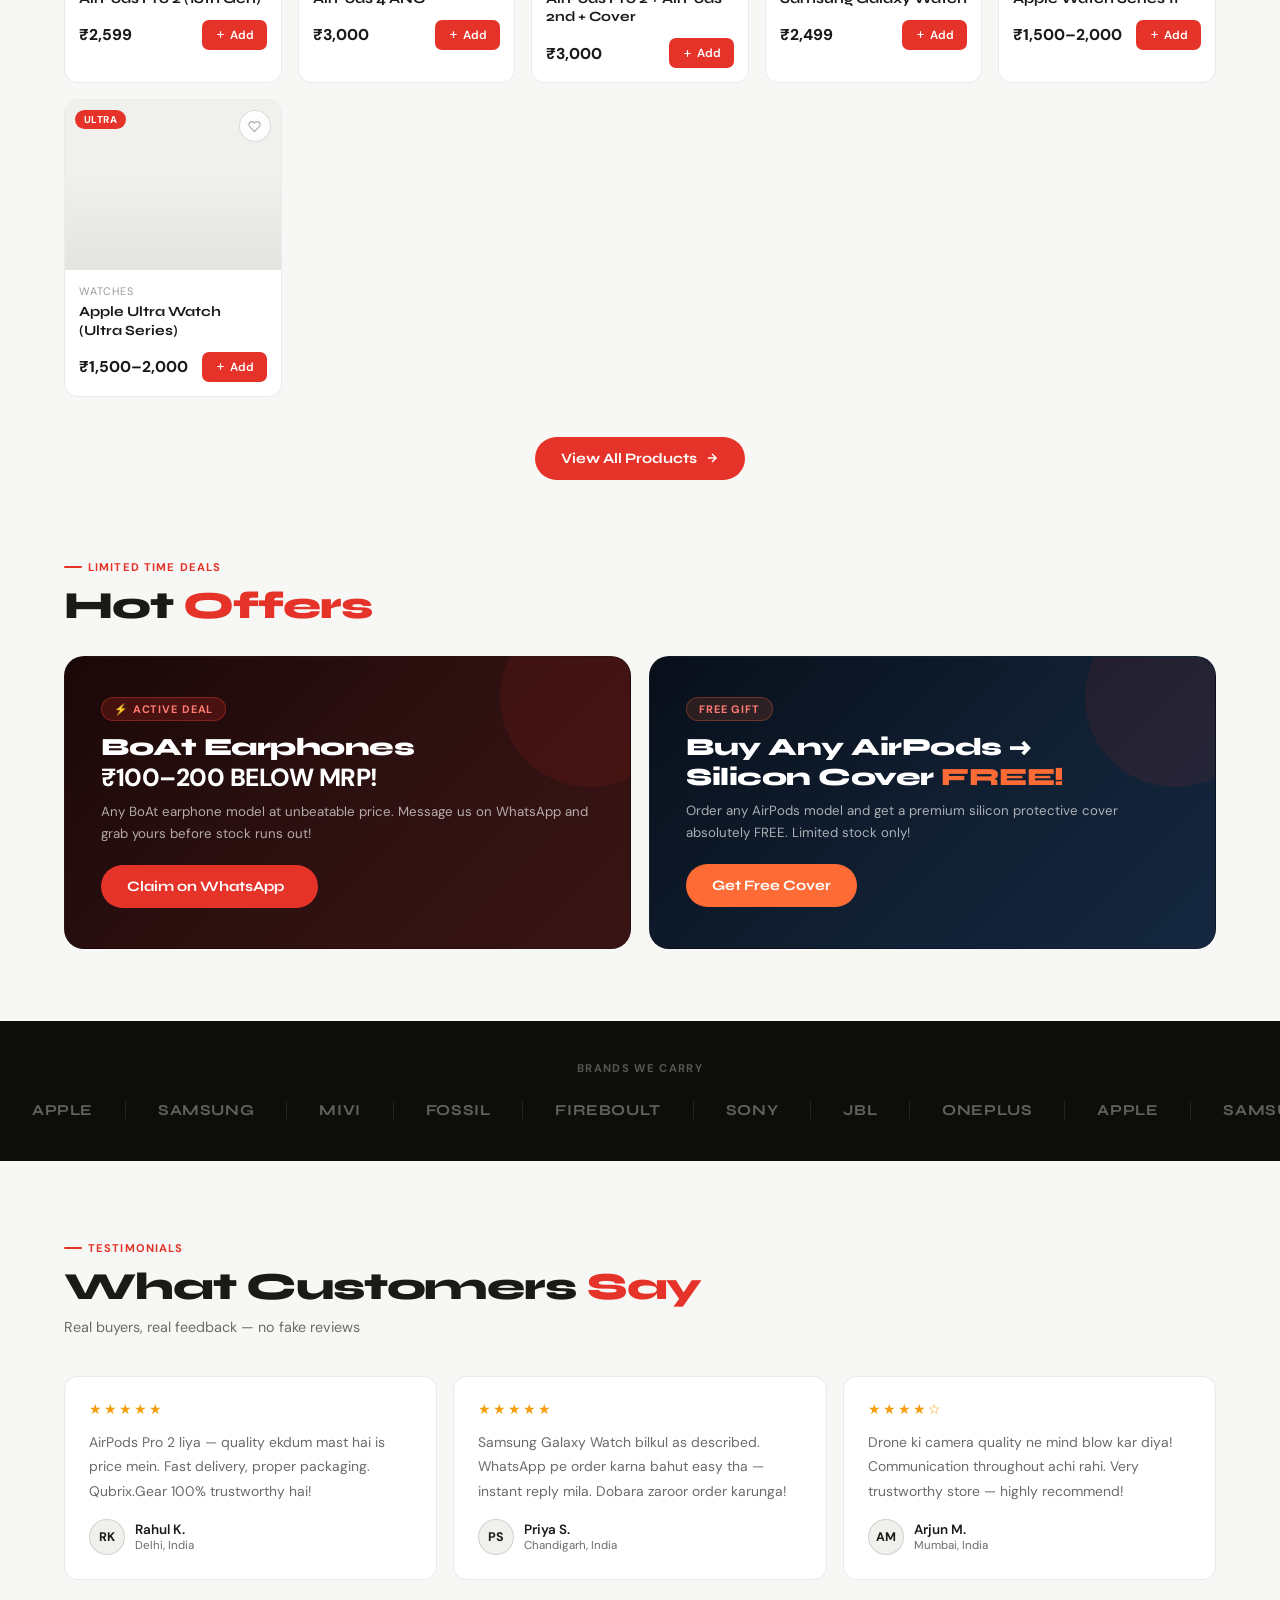
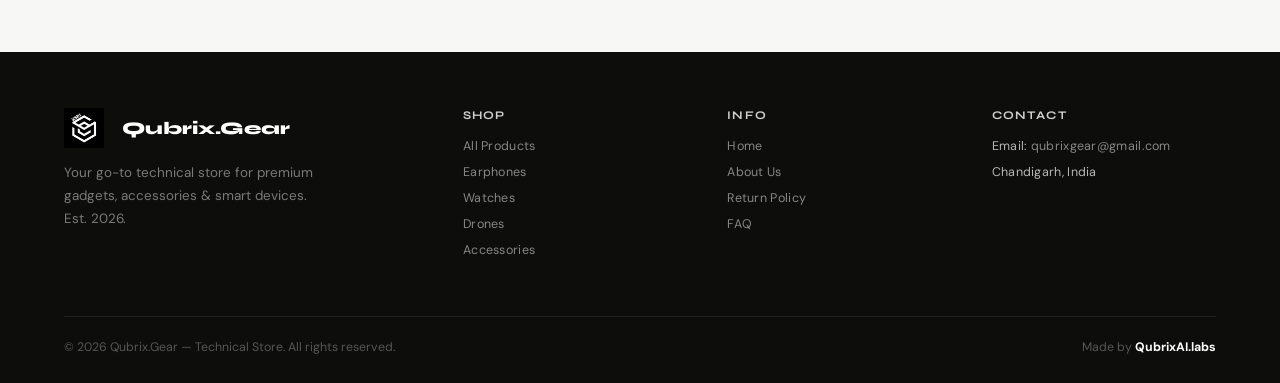
==== commit 75d7ee4a: "footer fixed" ====
--- a/index.html
+++ b/index.html
@@ -300,8 +300,8 @@
       <div>
         <div class="footer-col-title">Contact</div>
         <ul class="footer-links">
-          <li>Contact:<a onclick="openWhatsApp('Hello Qubrix.Gear!')">+91 7488900188</a></li>
-          <li>Email:<a href="mailto:[EMAIL_ADDRESS]">qubrixgear@gmail.com</a></li>
+          <!-- <li>Contact: <a onclick="openWhatsApp('Hello Qubrix.Gear!')">+91 7488900188</a></li> -->
+          <li>Email: <a href="mailto:[EMAIL_ADDRESS]">qubrixgear@gmail.com</a></li>
           <li>Chandigarh, India</li>
         </ul>
       </div>
--- a/style.css
+++ b/style.css
@@ -239,10 +239,10 @@
   display:flex;align-items:center;justify-content:center;}
 .footer-desc{font-size:0.84rem;color:rgba(255,255,255,0.45);line-height:1.7;max-width:250px;}
 .footer-col-title{font-family:'Syne',sans-serif;font-size:0.73rem;font-weight:700;
-  letter-spacing:0.1em;text-transform:uppercase;color:rgba(255,255,255,0.3);margin-bottom:16px;}
+  letter-spacing:0.1em;text-transform:uppercase;color:rgba(255,255,255,0.8);margin-bottom:16px;}
 .footer-links{list-style:none;}
-.footer-links li{margin-bottom:10px;}
-.footer-links a{font-size:0.86rem;color:rgba(255,255,255,0.5);transition:color 0.2s;cursor:pointer;}
+.footer-links li{margin-bottom:10px;color:rgba(255,255,255,0.7);font-size:0.78rem;letter-spacing:0.3px;}
+.footer-links a{font-size:0.78rem;color:rgba(255,255,255,0.5);transition:color 0.2s;cursor:pointer;letter-spacing:0.3px;}
 .footer-links a:hover{color:#ffffff;}
 .footer-bottom{border-top:1px solid rgba(255,255,255,0.08);padding-top:22px;display:flex;
   align-items:center;justify-content:space-between;font-size:0.77rem;color:rgba(255,255,255,0.3);}
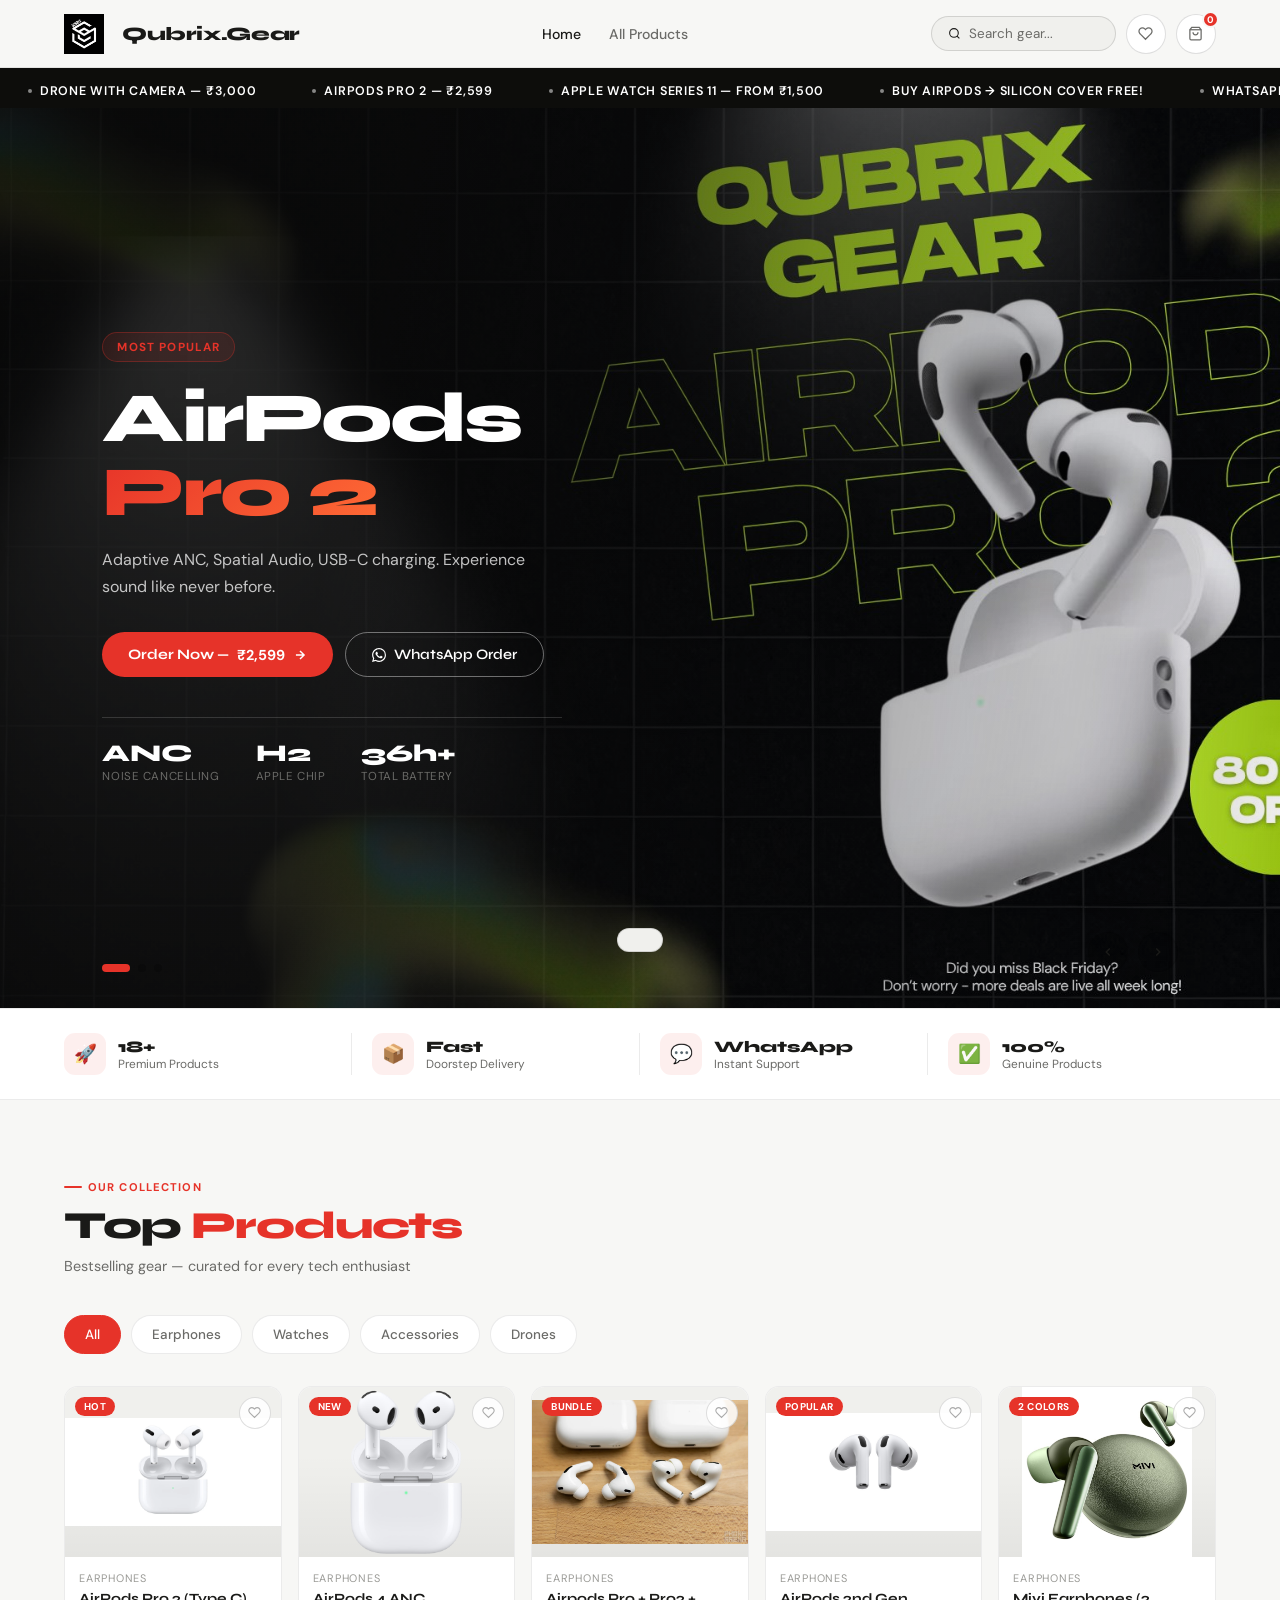
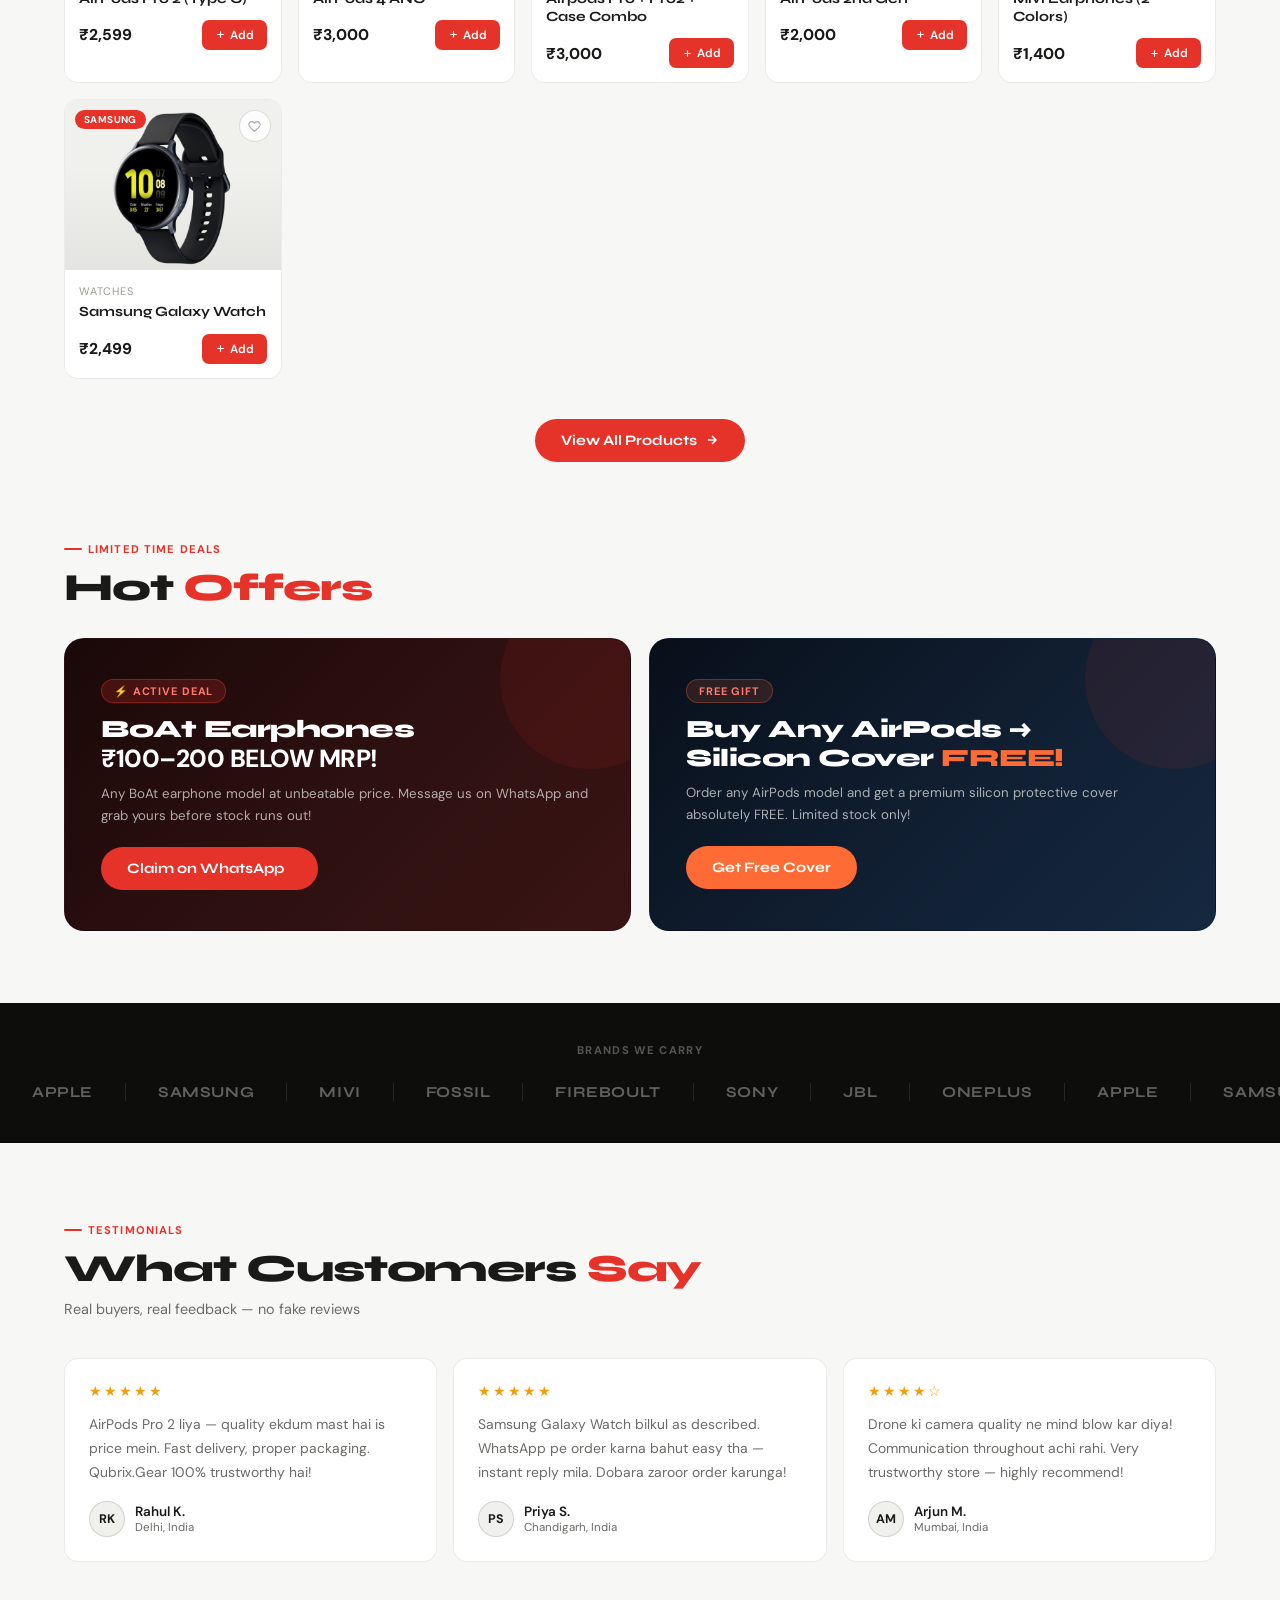
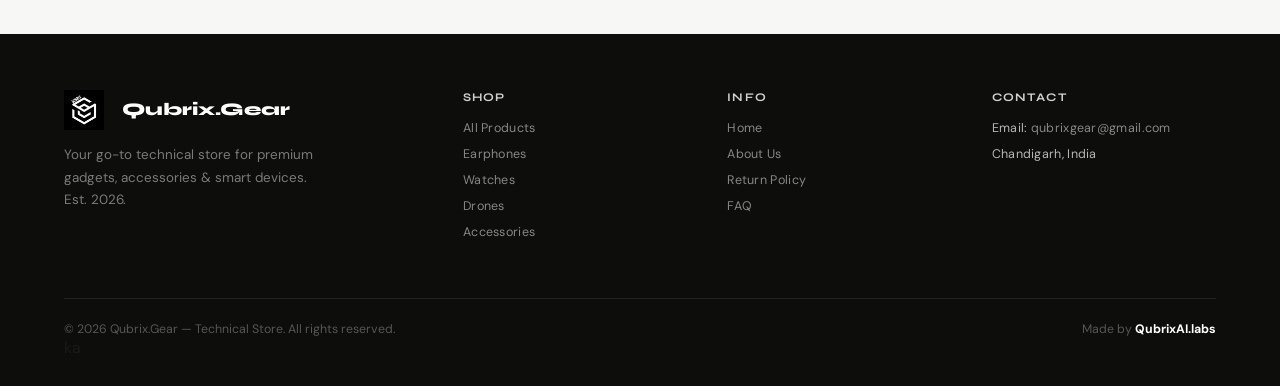
==== commit 8f0708ec: "Optimize mobile hero section to 1/4 page height with landscape layout - Reduce hero section from ful" ====
--- a/index.html
+++ b/index.html
@@ -309,7 +309,7 @@
     <div class="footer-bottom">
       <span>© 2026 Qubrix.Gear — Technical Store. All rights reserved.</span>
       <span>Made by <a style="color:white;font-weight:700;" href="https://qubrixailabs.in">QubrixAI.labs</a></span>
-    </div>
+    </div>ka
   </footer>
 
   <!-- CART DRAWER -->
--- a/style.css
+++ b/style.css
@@ -353,9 +353,22 @@
   .nav-search input:focus{width:100px;}
   .nav-right { gap: 6px; }
   .footer-grid{grid-template-columns:1fr;}
-  .hero-title{font-size:2.2rem;}
-  .hero-controls{left:5vw; bottom:20px;}
-  .hero-arrows{right:5vw; bottom:20px;}
+  .hero{height:25vh; min-height:200px;}
+  .hero-slide{padding:0 4vw;}
+  .hero-content{max-width:100%;}
+  .hero-title{font-size:1.3rem;}
+  .hero-sub{font-size:0.8rem; margin-bottom:16px;}
+  .hero-tag{font-size:0.65rem; padding:4px 10px; margin-bottom:12px;}
+  .hero-cta{margin-bottom:20px;}
+  .hero-stats{gap:20px; padding-top:12px;}
+  .hero-stat-val{font-size:1rem;}
+  .hero-stat-label{font-size:0.6rem;}
+  .hero-bg-emoji{font-size:clamp(4rem,12vw,8rem);}
+  .hero-controls{left:5vw; bottom:12px;}
+  .hero-arrows{right:5vw; bottom:12px;}
+  .hero-arrow{width:32px; height:32px; font-size:0.8rem;}
+  .hero-dot{width:6px; height:6px;}
+  .hero-dot.active{width:20px;}
   .pd-actions{flex-direction:column;}
   .pd-actions button{width:100%; justify-content:center;}
   .offer-card{padding:24px 20px;}
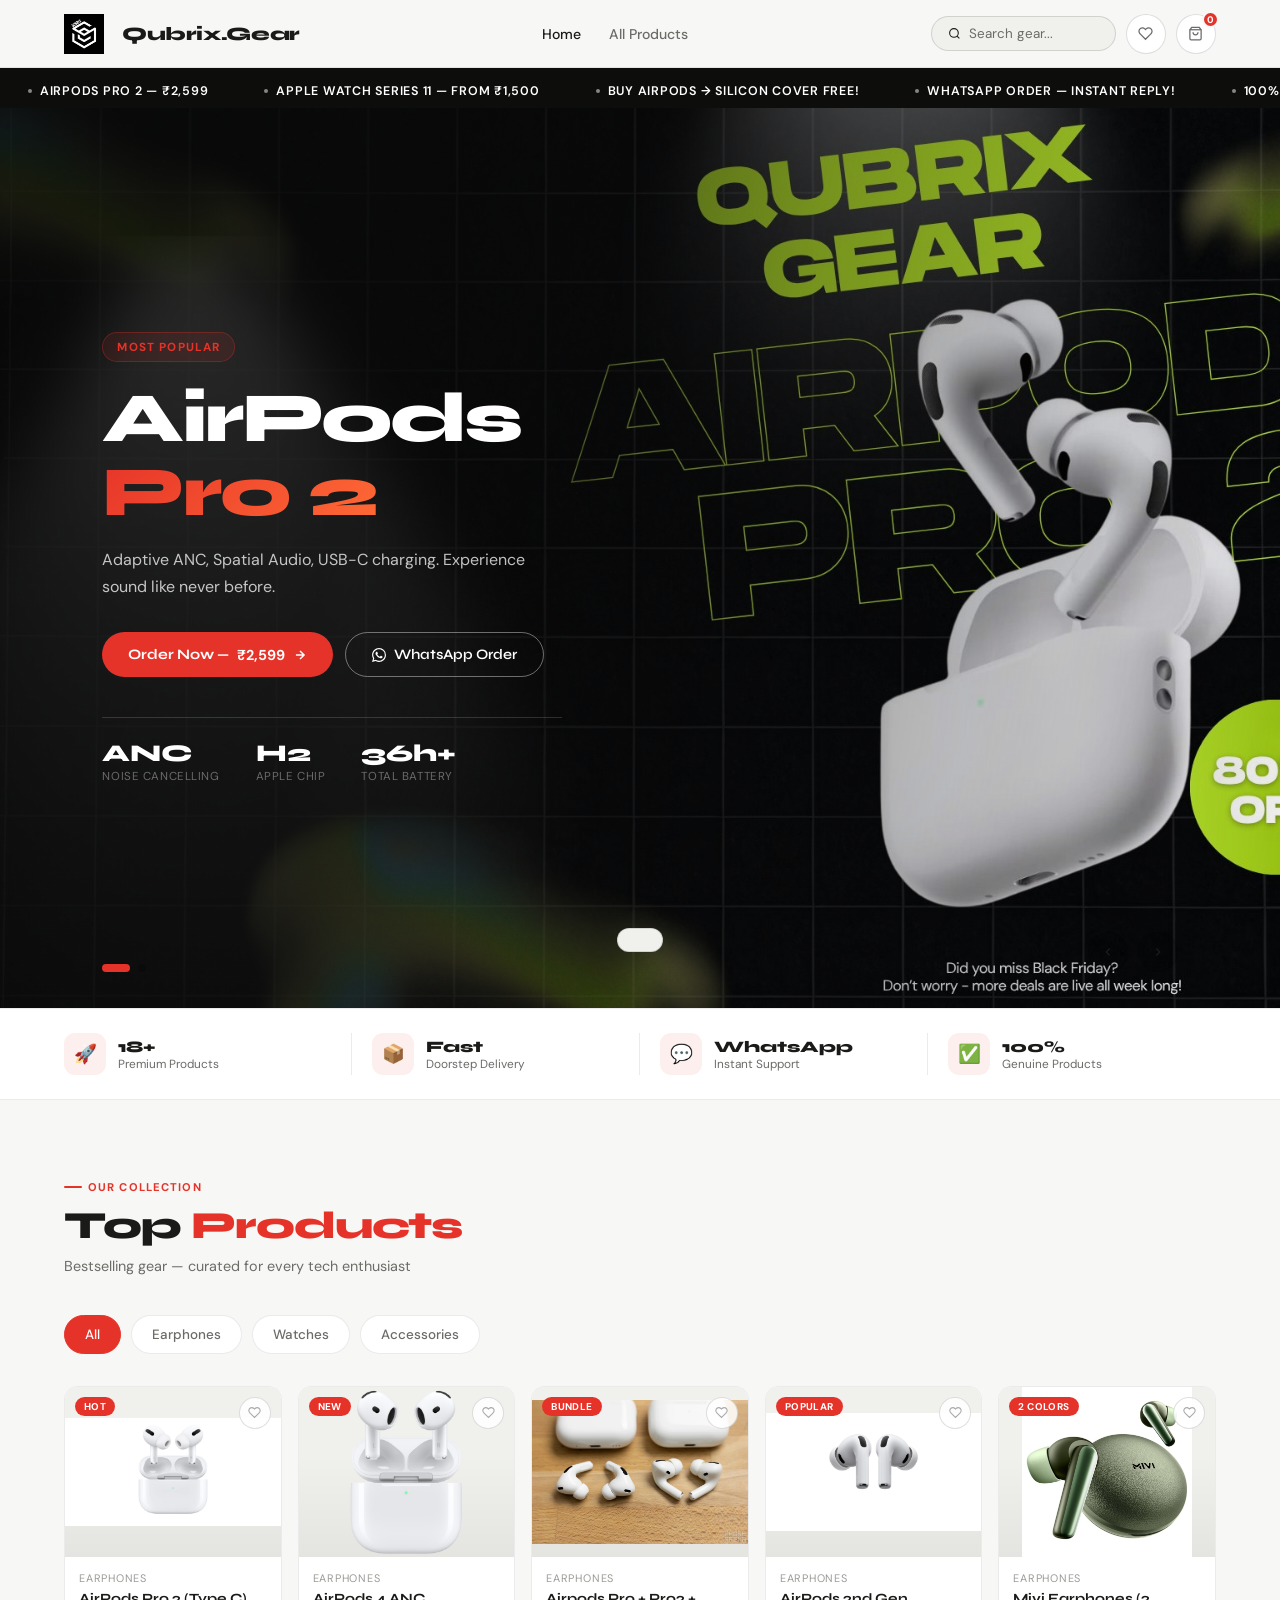
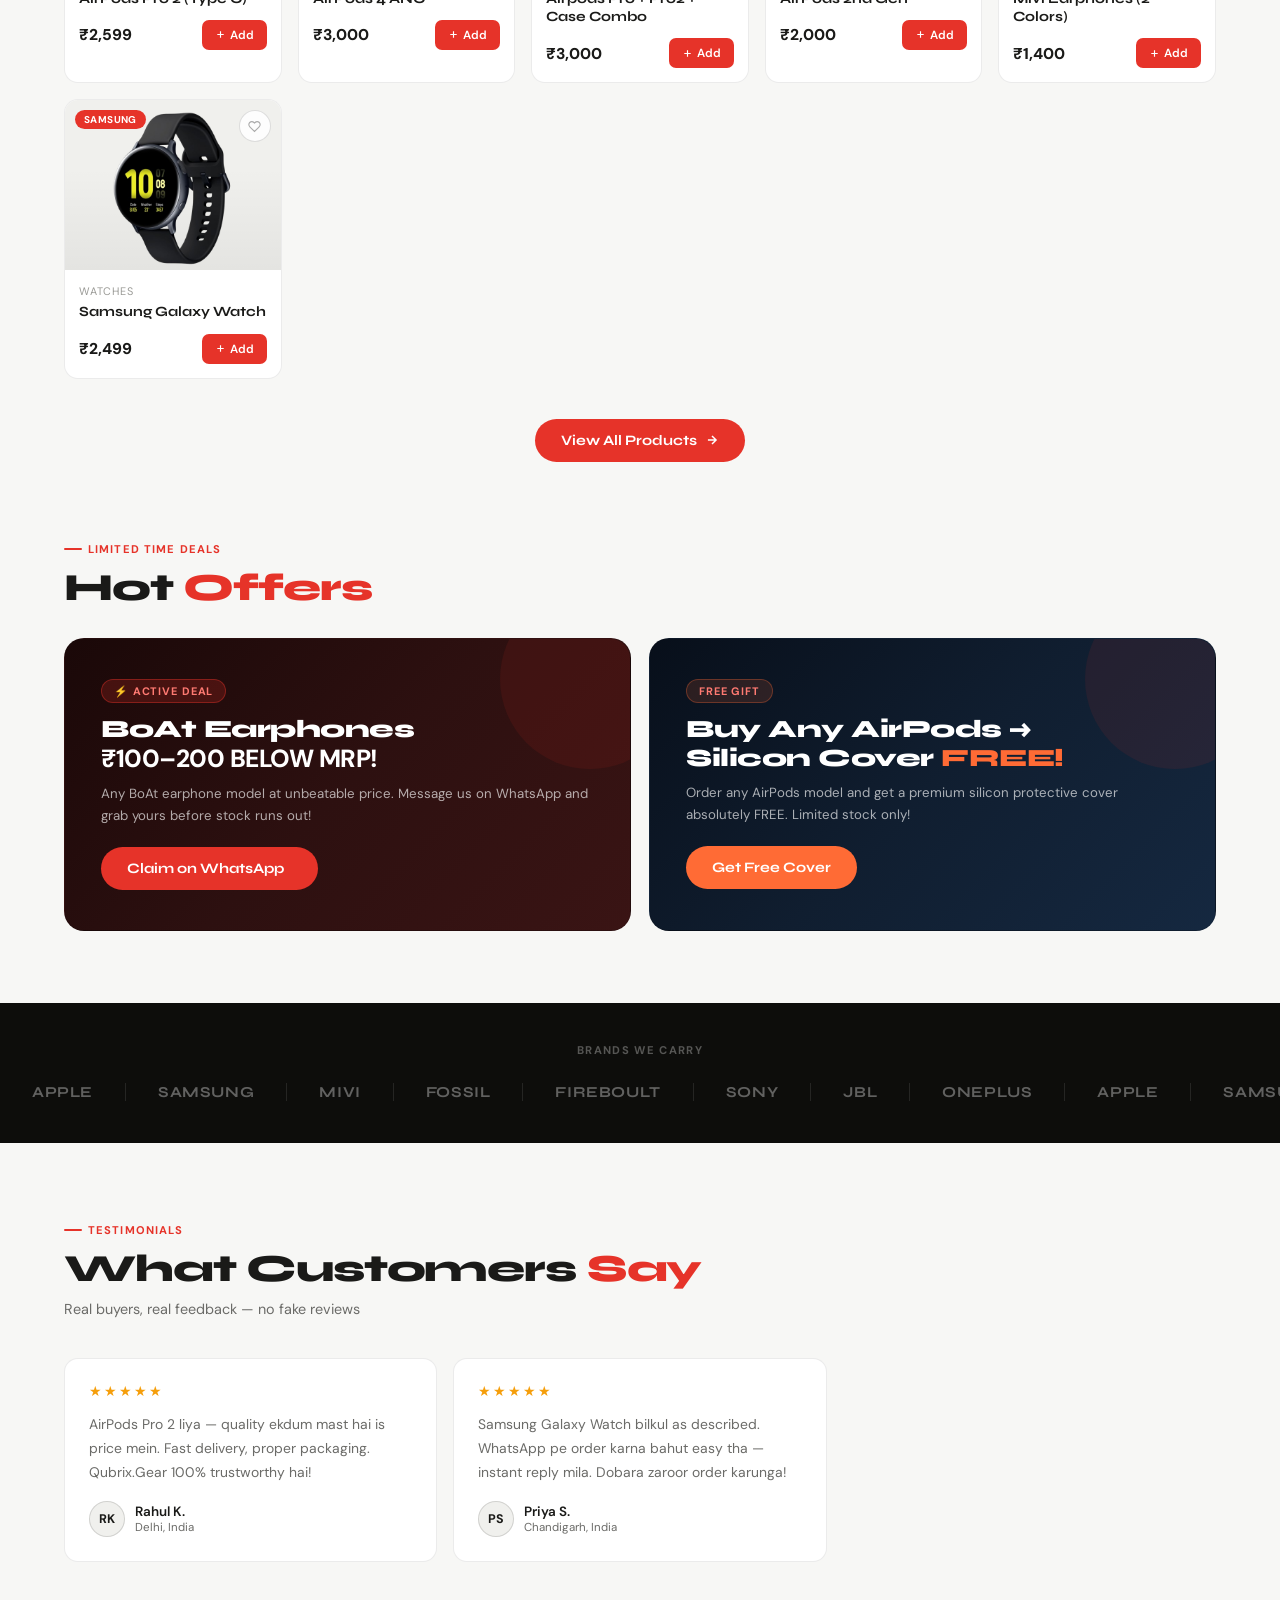
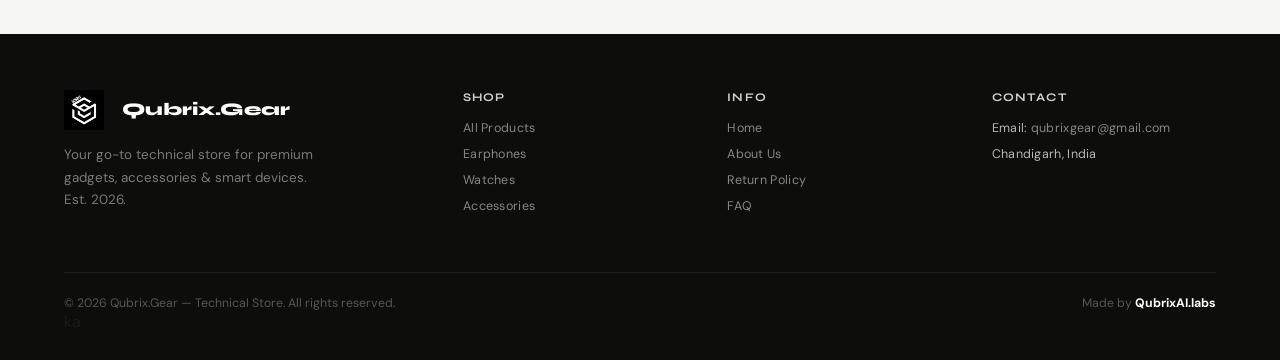
==== commit 5b1c7943: "drone removed" ====
--- a/index.html
+++ b/index.html
@@ -120,7 +120,6 @@
         <div class="cat-pill" onclick="filterHome('earphones',this)">Earphones</div>
         <div class="cat-pill" onclick="filterHome('watches',this)">Watches</div>
         <div class="cat-pill" onclick="filterHome('accessories',this)">Accessories</div>
-        <div class="cat-pill" onclick="filterHome('drones',this)">Drones</div>
       </div>
       <div class="products-grid" id="top-products-grid"></div>
       <div class="show-more-wrap">
@@ -209,18 +208,7 @@
             </div>
           </div>
         </div>
-        <div class="review-card">
-          <div class="review-stars">★★★★☆</div>
-          <p class="review-text">Drone ki camera quality ne mind blow kar diya! Communication throughout achi rahi. Very
-            trustworthy store — highly recommend!</p>
-          <div class="review-author">
-            <div class="review-avatar">AM</div>
-            <div>
-              <div class="review-name">Arjun M.</div>
-              <div class="review-loc">Mumbai, India</div>
-            </div>
-          </div>
-        </div>
+
       </div>
     </section>
 
@@ -241,8 +229,6 @@
       <div class="filter-chip" onclick="filterAll('earphones',this)">Earphones</div>
       <div class="filter-chip" onclick="filterAll('watches',this)">Watches</div>
       <div class="filter-chip" onclick="filterAll('accessories',this)">Accessories</div>
-      <div class="filter-chip" onclick="filterAll('drones',this)">Drones</div>
-
     </div>
     <div class="all-products-grid" id="all-products-grid"></div>
   </div>
@@ -284,7 +270,6 @@
           <li><a onclick="showPage('all-products')">All Products</a></li>
           <li><a onclick="filterAll('earphones',null);showPage('all-products')">Earphones</a></li>
           <li><a onclick="filterAll('watches',null);showPage('all-products')">Watches</a></li>
-          <li><a onclick="filterAll('drones',null);showPage('all-products')">Drones</a></li>
           <li><a onclick="filterAll('accessories',null);showPage('all-products')">Accessories</a></li>
         </ul>
       </div>
--- a/style.css
+++ b/style.css
@@ -353,7 +353,7 @@
   .nav-search input:focus{width:100px;}
   .nav-right { gap: 6px; }
   .footer-grid{grid-template-columns:1fr;}
-  .hero{height:25vh; min-height:200px;}
+  .hero{height:50vh; min-height:300px;}
   .hero-slide{padding:0 4vw;}
   .hero-content{max-width:100%;}
   .hero-title{font-size:1.3rem;}
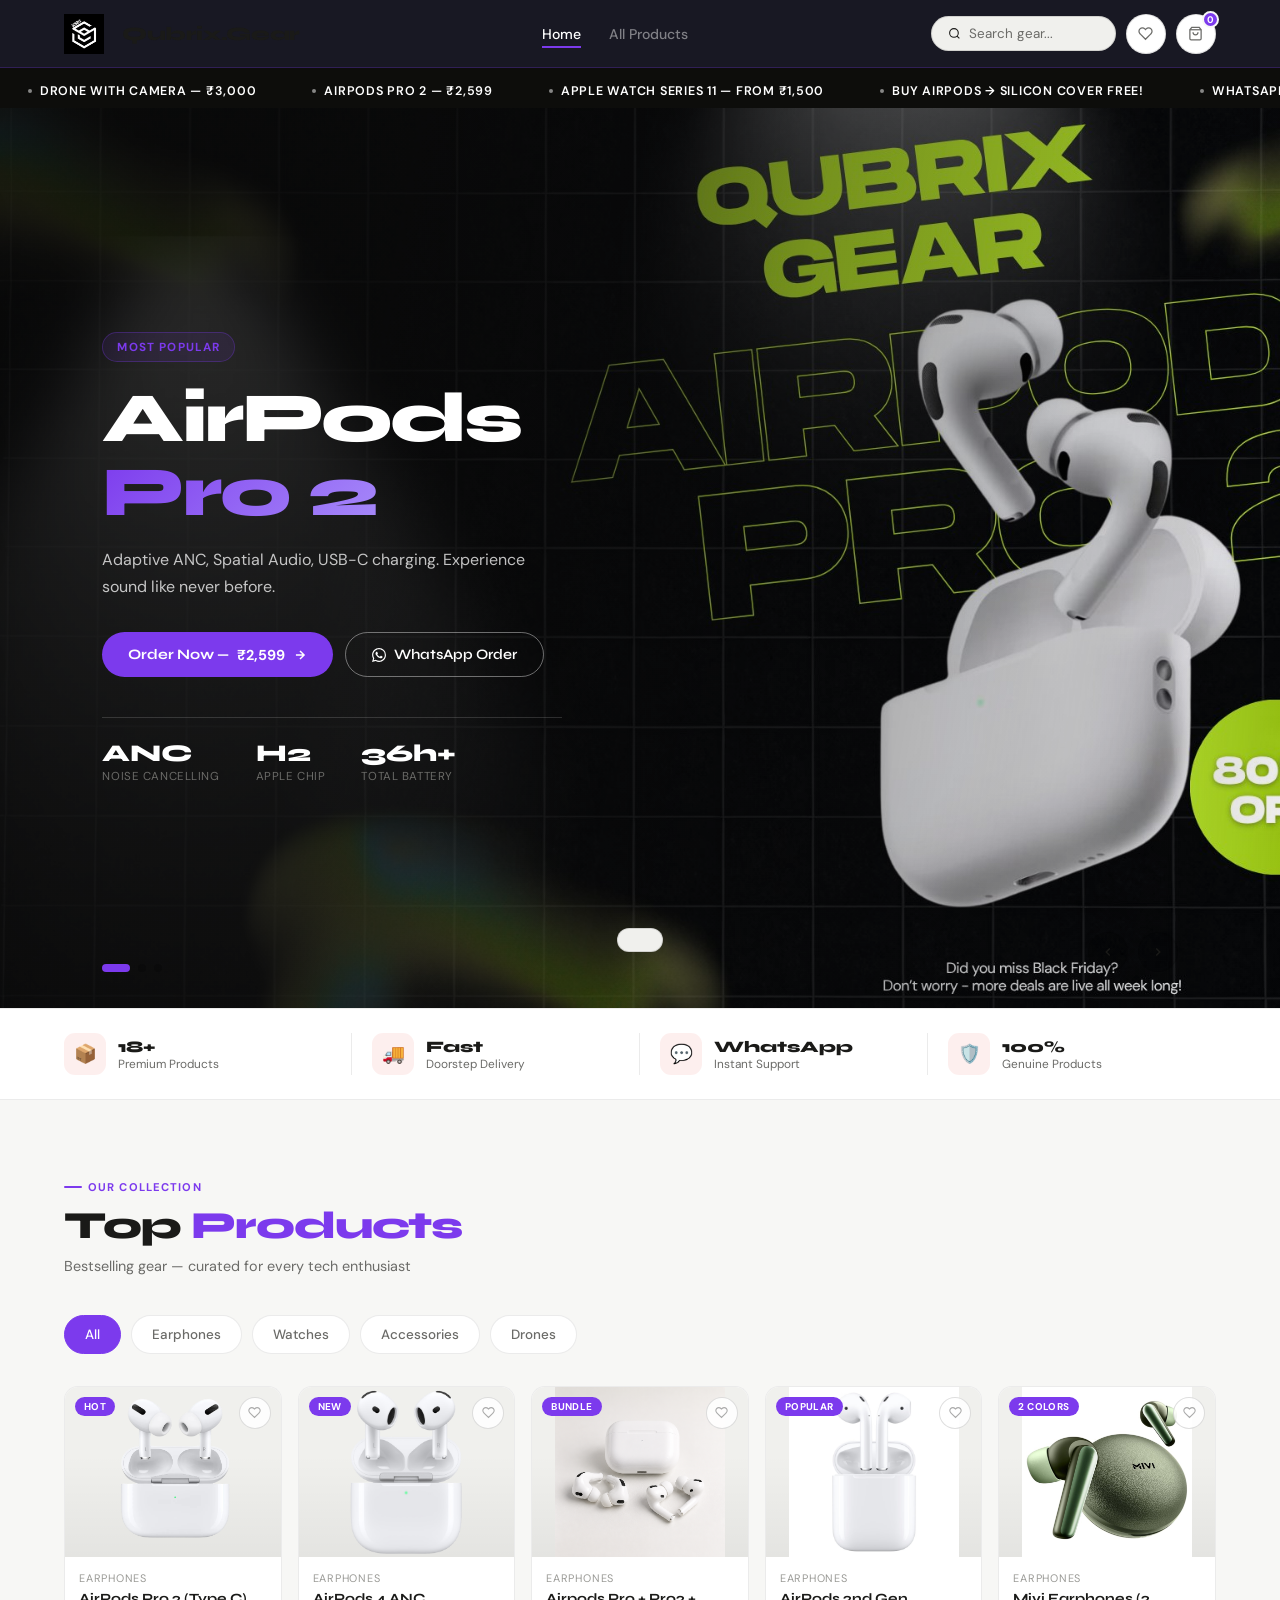
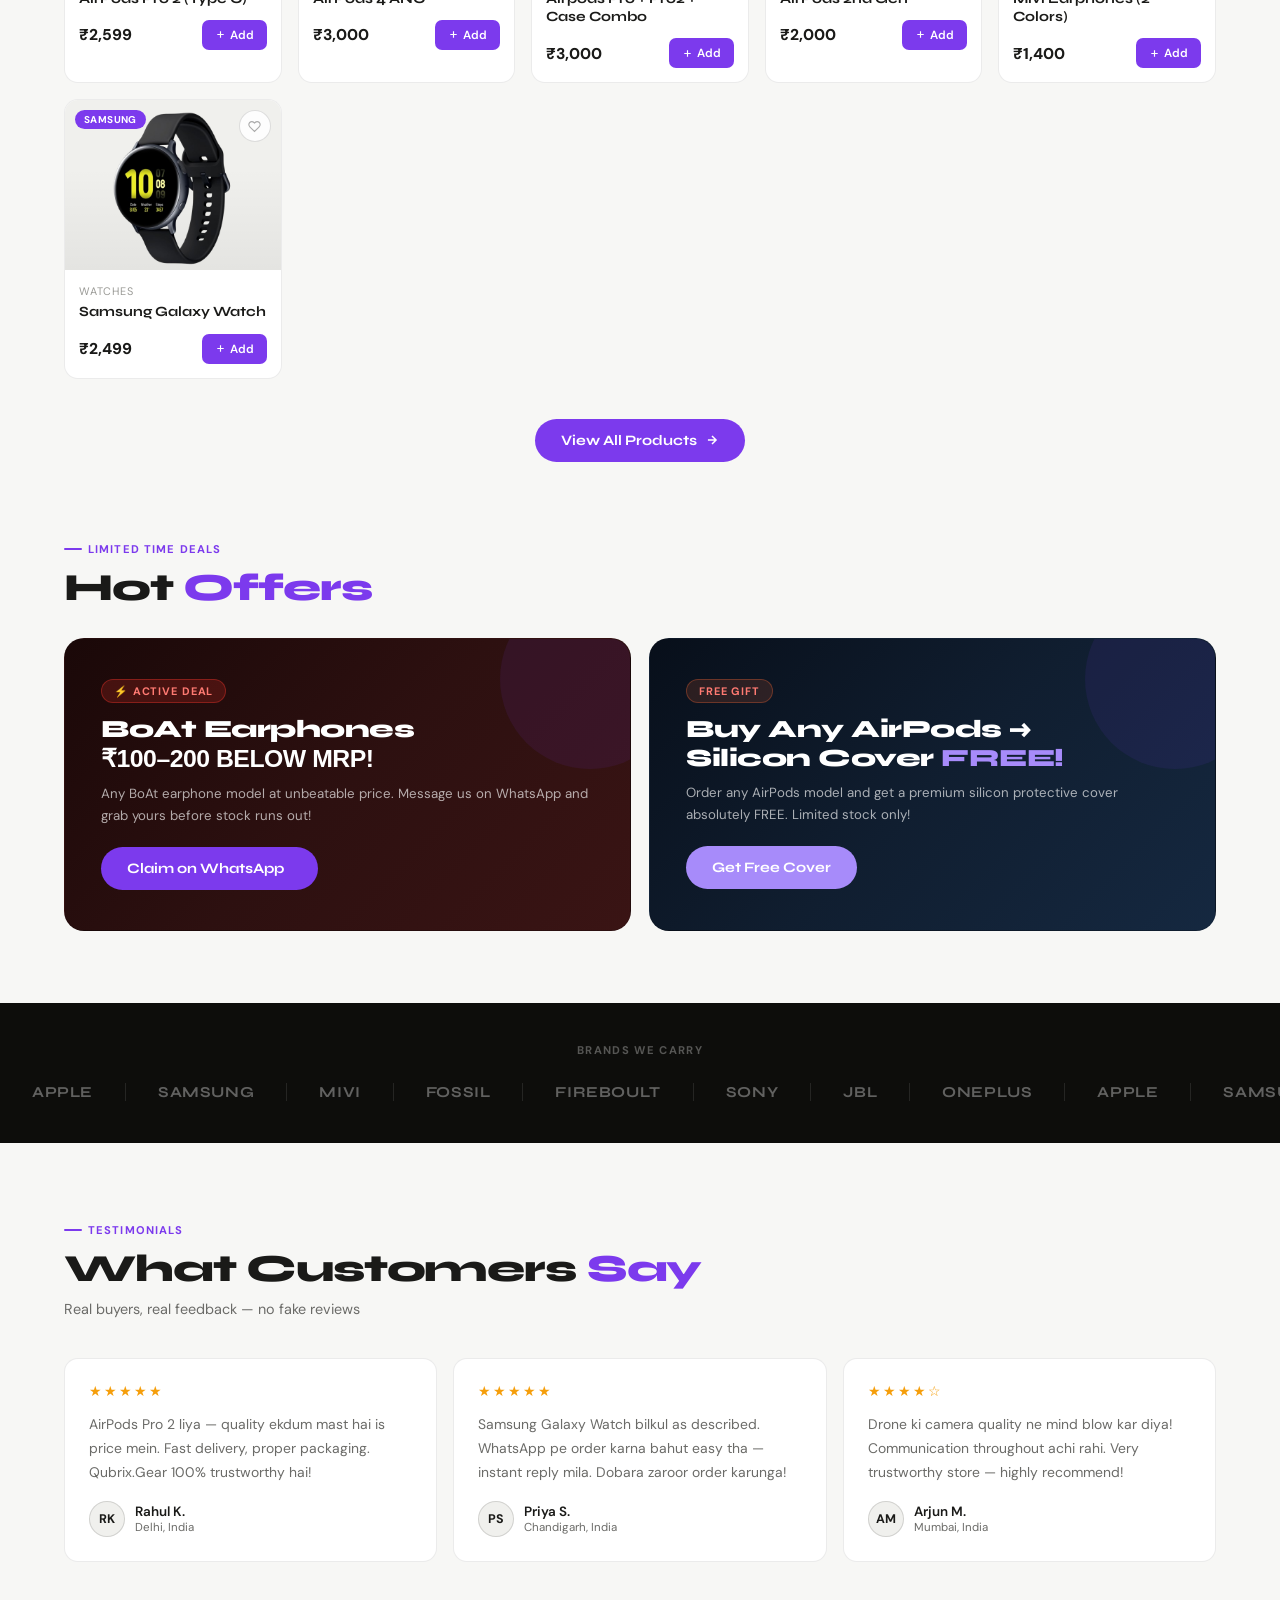
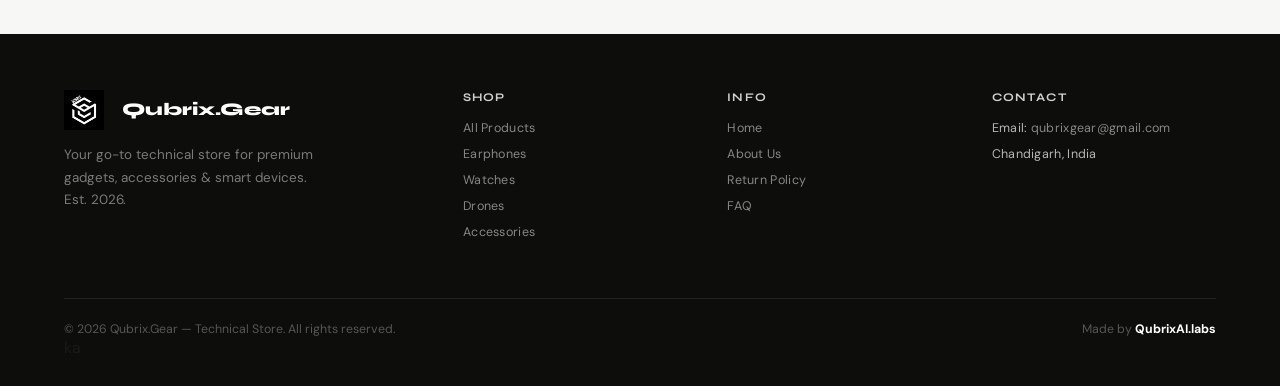
==== commit f8e7f737: "updated images and fixed frontend issues colurs" ====
--- a/index.html
+++ b/index.html
@@ -77,14 +77,14 @@
     <!-- STATS BAR -->
     <div class="stats-bar">
       <div class="stat-item">
-        <div class="stat-icon">🚀</div>
+        <div class="stat-icon">📦</div>
         <div>
           <div class="stat-val">18+</div>
           <div class="stat-label">Premium Products</div>
         </div>
       </div>
       <div class="stat-item">
-        <div class="stat-icon">📦</div>
+        <div class="stat-icon">🚚</div>
         <div>
           <div class="stat-val">Fast</div>
           <div class="stat-label">Doorstep Delivery</div>
@@ -98,7 +98,7 @@
         </div>
       </div>
       <div class="stat-item">
-        <div class="stat-icon">✅</div>
+        <div class="stat-icon">🛡️</div>
         <div>
           <div class="stat-val">100%</div>
           <div class="stat-label">Genuine Products</div>
@@ -120,6 +120,7 @@
         <div class="cat-pill" onclick="filterHome('earphones',this)">Earphones</div>
         <div class="cat-pill" onclick="filterHome('watches',this)">Watches</div>
         <div class="cat-pill" onclick="filterHome('accessories',this)">Accessories</div>
+        <div class="cat-pill" onclick="filterHome('drones',this)">Drones</div>
       </div>
       <div class="products-grid" id="top-products-grid"></div>
       <div class="show-more-wrap">
@@ -140,7 +141,7 @@
         <div class="offer-card a">
           <div>
             <div class="offer-label">⚡ Active Deal</div>
-            <h3 class="offer-card-title">BoAt Earphones<br><span style="font-family: 'DM Sans', sans-serif;">₹100–200
+            <h3 class="offer-card-title">BoAt Earphones<br><span style="font-family: 'Montserrat', sans-serif;">₹100–200
                 BELOW MRP!</span></h3>
             <p class="offer-card-sub">Any BoAt earphone model at unbeatable price. Message us on WhatsApp and grab yours
               before stock runs out!</p>
@@ -208,7 +209,18 @@
             </div>
           </div>
         </div>
-
+        <div class="review-card">
+          <div class="review-stars">★★★★☆</div>
+          <p class="review-text">Drone ki camera quality ne mind blow kar diya! Communication throughout achi rahi. Very
+            trustworthy store — highly recommend!</p>
+          <div class="review-author">
+            <div class="review-avatar">AM</div>
+            <div>
+              <div class="review-name">Arjun M.</div>
+              <div class="review-loc">Mumbai, India</div>
+            </div>
+          </div>
+        </div>
       </div>
     </section>
 
@@ -229,6 +241,8 @@
       <div class="filter-chip" onclick="filterAll('earphones',this)">Earphones</div>
       <div class="filter-chip" onclick="filterAll('watches',this)">Watches</div>
       <div class="filter-chip" onclick="filterAll('accessories',this)">Accessories</div>
+      <div class="filter-chip" onclick="filterAll('drones',this)">Drones</div>
+
     </div>
     <div class="all-products-grid" id="all-products-grid"></div>
   </div>
@@ -270,6 +284,7 @@
           <li><a onclick="showPage('all-products')">All Products</a></li>
           <li><a onclick="filterAll('earphones',null);showPage('all-products')">Earphones</a></li>
           <li><a onclick="filterAll('watches',null);showPage('all-products')">Watches</a></li>
+          <li><a onclick="filterAll('drones',null);showPage('all-products')">Drones</a></li>
           <li><a onclick="filterAll('accessories',null);showPage('all-products')">Accessories</a></li>
         </ul>
       </div>
--- a/style.css
+++ b/style.css
@@ -3,7 +3,7 @@
   --surface:#ffffff;--surface2:#f0f0ed;
   --border:rgba(0,0,0,0.08);--border2:rgba(0,0,0,0.13);
   --white:#1a1a18;--muted:#6b6b68;--muted2:#9a9a96;
-  --accent:#e63329;--accent2:#ff6b35;--green:#25d366;
+  --accent:#7c3aed;--accent2:#a78bfa;--green:#25d366;
   --radius:14px;--radius-sm:8px;
   --shadow:0 4px 24px rgba(0,0,0,0.07);--shadow-lg:0 16px 48px rgba(0,0,0,0.13);
 }
@@ -19,15 +19,16 @@
 /* NAV */
 nav{position:fixed;top:0;left:0;right:0;z-index:200;height:68px;padding:0 5vw;
   display:flex;align-items:center;justify-content:space-between;gap:20px;
-  background:rgba(247,247,245,0.92);backdrop-filter:blur(20px);
-  border-bottom:1px solid var(--border);}
+  background:rgba(12,12,24,0.95);backdrop-filter:blur(20px);
+  border-bottom:1px solid rgba(124,58,237,0.25);}
 .nav-logo{display:flex;align-items:center;gap:10px;font-family:'Syne',sans-serif;
   font-weight:800;font-size:1.18rem;letter-spacing:-0.02em;flex-shrink:0;cursor:pointer;}
 .nav-logo-icon{width:36px;height:36px;background:var(--accent);border-radius:9px;
   display:flex;align-items:center;justify-content:center;}
 .nav-links{display:flex;align-items:center;gap:28px;list-style:none;}
-.nav-links a{font-size:0.88rem;font-weight:500;color:var(--muted);transition:color 0.2s;cursor:pointer;}
-.nav-links a:hover,.nav-links a.active{color:var(--white);}
+.nav-links a{font-size:0.88rem;font-weight:500;color:rgba(255,255,255,0.45);transition:color 0.2s;cursor:pointer;}
+.nav-links a:hover{color:rgba(255,255,255,0.85);}
+.nav-links a.active{color:#ffffff;border-bottom:2px solid #7c3aed;padding-bottom:3px;}
 .nav-right{display:flex;align-items:center;gap:10px;}
 .nav-search{display:flex;align-items:center;gap:8px;background:var(--surface2);
   border:1px solid var(--border2);border-radius:99px;padding:8px 16px;transition:border-color 0.2s;}
@@ -67,7 +68,7 @@
   filter:drop-shadow(0 0 60px rgba(0,0,0,0.8));pointer-events:none;user-select:none;}
 .hero-content{position:relative;z-index:2;max-width:580px;}
 .hero-tag{display:inline-flex;align-items:center;gap:6px;
-  background:rgba(230,51,41,0.1);border:1px solid rgba(230,51,41,0.3);
+  background:rgba(124,58,237,0.1);border:1px solid rgba(124,58,237,0.3);
   color:var(--accent);font-size:0.73rem;font-weight:700;letter-spacing:0.1em;
   text-transform:uppercase;padding:6px 14px;border-radius:99px;margin-bottom:20px;}
 .hero-title{font-size:clamp(2.8rem,5.5vw,4.5rem);font-weight:800;line-height:1.05;
@@ -102,6 +103,7 @@
   display:flex;align-items:center;justify-content:center;font-size:1.15rem;flex-shrink:0;}
 .stat-val{font-family:'Syne',sans-serif;font-size:1rem;font-weight:800;color:#1a1a18;}
 .stat-label{font-size:0.74rem;color:var(--muted);}
+
 
 /* SECTIONS */
 .section{padding:72px 5vw;}
@@ -150,7 +152,7 @@
 .add-cart-btn{background:var(--accent);color:white;border:none;padding:7px 13px;border-radius:7px;
   font-size:0.74rem;font-weight:600;cursor:pointer;display:flex;align-items:center;gap:4px;
   transition:all 0.2s;font-family:'DM Sans',sans-serif;}
-.add-cart-btn:hover{background:#c9241a;transform:scale(1.05);}
+.add-cart-btn:hover{background:#346be3;transform:scale(1.05);}
 .show-more-wrap{text-align:center;margin-top:40px;}
 
 /* HERO REAL IMAGE SLIDE */
@@ -290,7 +292,7 @@
 
 /* CART */
 .cart-overlay{position:fixed;inset:0;background:rgba(0,0,0,0.6);z-index:300;
-  opacity:0;pointer-events:none;transition:opacity 0.3s;}
+  opacity:0;pointer-events:none;transition:opacity 1s;}
 .cart-overlay.open{opacity:1;pointer-events:all;}
 .cart-drawer{position:fixed;top:0;right:-420px;width:385px;max-width:95vw;height:100vh;
   background:var(--bg2);z-index:301;transition:right 0.35s cubic-bezier(0.4,0,0.2,1);
@@ -323,8 +325,8 @@
   transition:all 0.2s;color:var(--muted);}
 .back-btn:hover{background:var(--surface2);color:var(--white);}
 .toast{position:fixed;bottom:28px;left:50%;transform:translateX(-50%) translateY(80px);
-  background:var(--surface2);color:white;padding:11px 22px;border-radius:99px;
-  font-size:0.84rem;font-weight:500;z-index:500;transition:transform 0.3s;
+  background:var(--surface2);color:rgb(0, 0, 0);padding:11px 22px;border-radius:99px;
+  font: size 10px;;font-weight:500;z-index:500;transition:transform 0.3s;
   white-space:nowrap;border:1px solid var(--border2);pointer-events:none;}
 .toast.show{transform:translateX(-50%) translateY(0);}
 
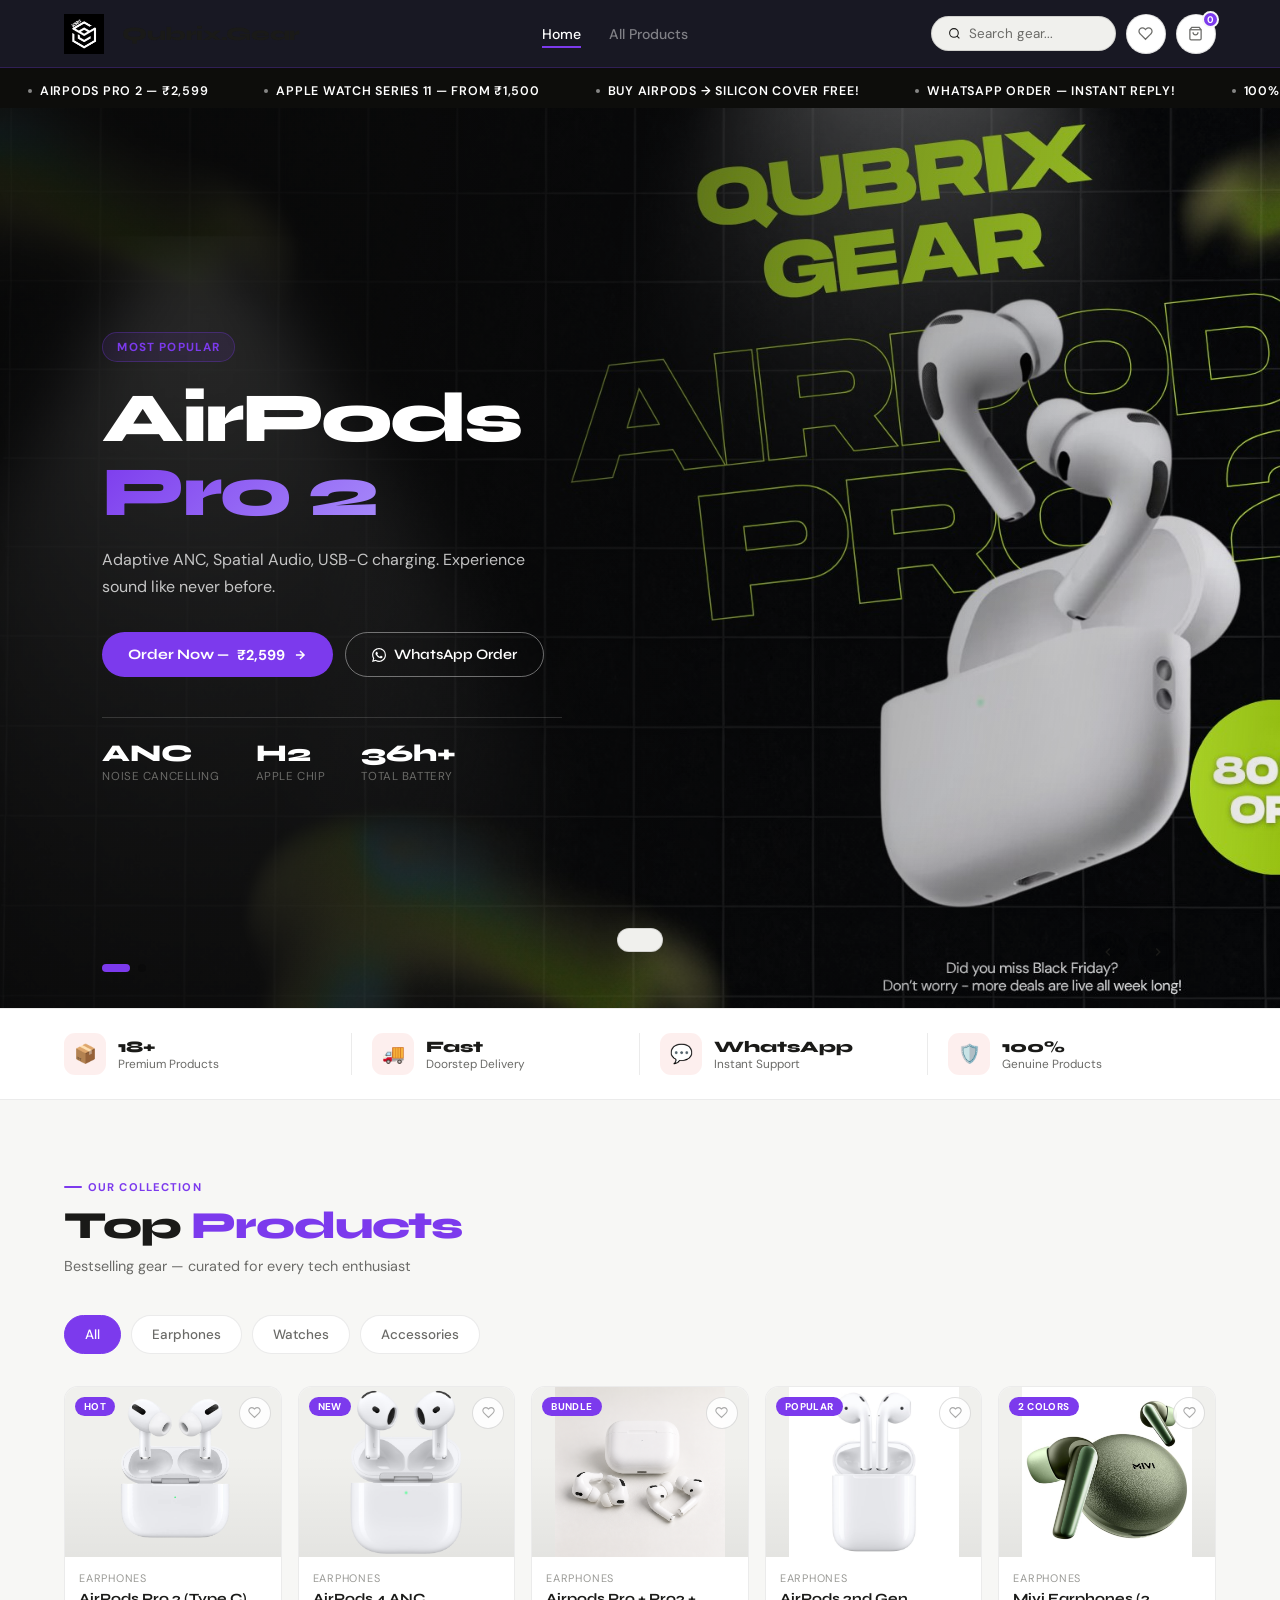
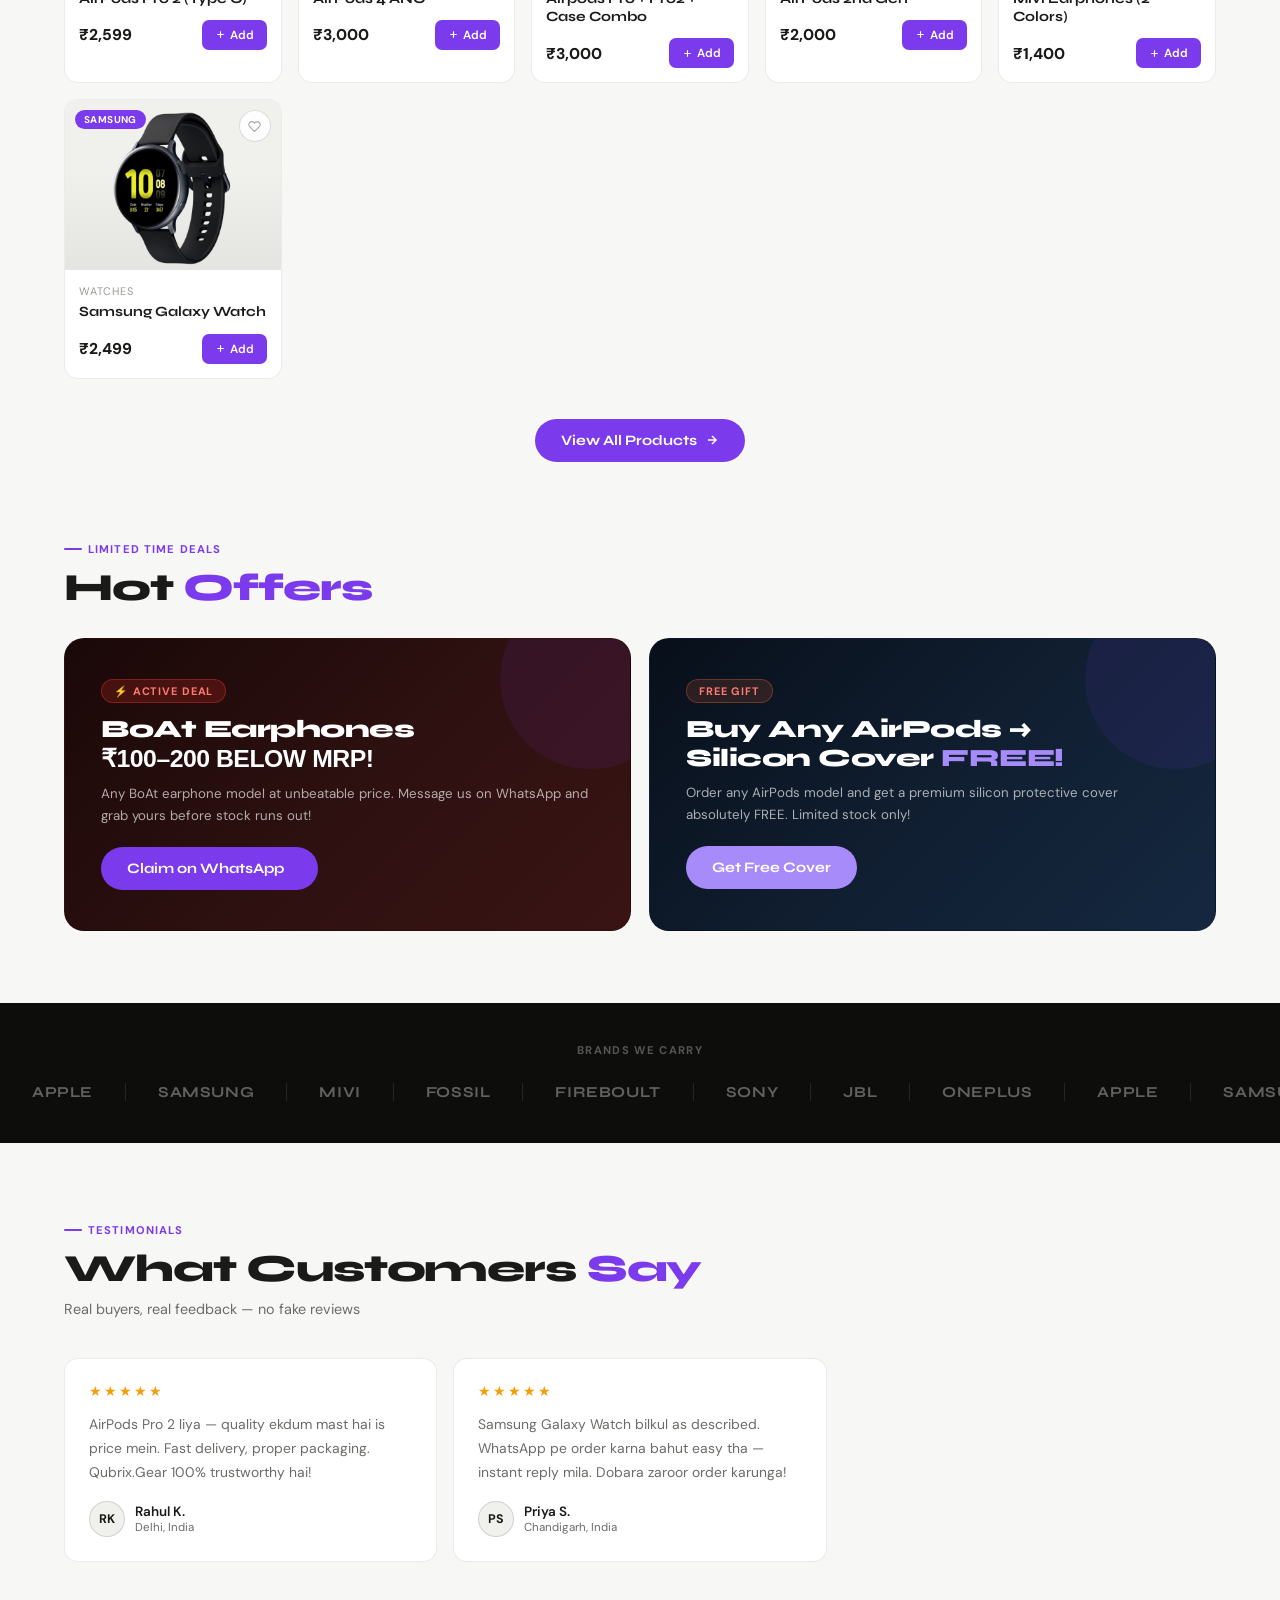
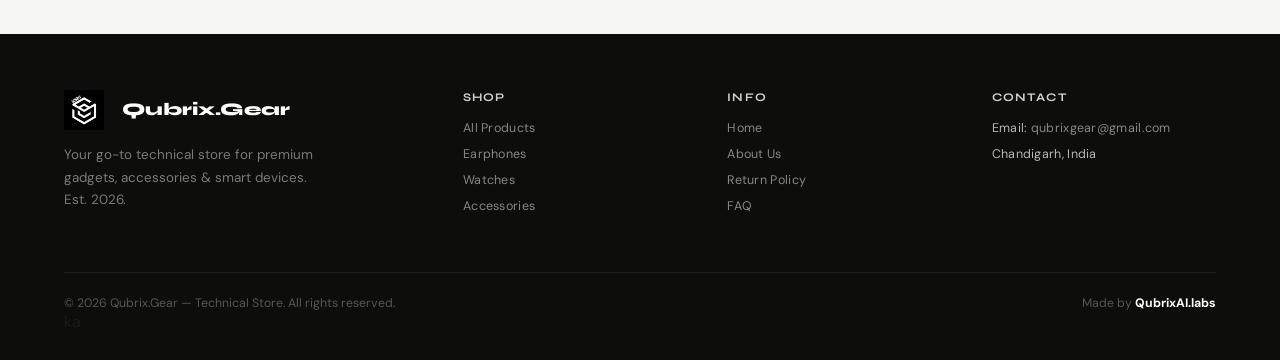
==== commit 58c7e5f5: "Merge branch 'main' of https://github.com/arvind05kumar/qubrix" ====
--- a/index.html
+++ b/index.html
@@ -120,7 +120,6 @@
         <div class="cat-pill" onclick="filterHome('earphones',this)">Earphones</div>
         <div class="cat-pill" onclick="filterHome('watches',this)">Watches</div>
         <div class="cat-pill" onclick="filterHome('accessories',this)">Accessories</div>
-        <div class="cat-pill" onclick="filterHome('drones',this)">Drones</div>
       </div>
       <div class="products-grid" id="top-products-grid"></div>
       <div class="show-more-wrap">
@@ -209,18 +208,7 @@
             </div>
           </div>
         </div>
-        <div class="review-card">
-          <div class="review-stars">★★★★☆</div>
-          <p class="review-text">Drone ki camera quality ne mind blow kar diya! Communication throughout achi rahi. Very
-            trustworthy store — highly recommend!</p>
-          <div class="review-author">
-            <div class="review-avatar">AM</div>
-            <div>
-              <div class="review-name">Arjun M.</div>
-              <div class="review-loc">Mumbai, India</div>
-            </div>
-          </div>
-        </div>
+
       </div>
     </section>
 
@@ -241,8 +229,6 @@
       <div class="filter-chip" onclick="filterAll('earphones',this)">Earphones</div>
       <div class="filter-chip" onclick="filterAll('watches',this)">Watches</div>
       <div class="filter-chip" onclick="filterAll('accessories',this)">Accessories</div>
-      <div class="filter-chip" onclick="filterAll('drones',this)">Drones</div>
-
     </div>
     <div class="all-products-grid" id="all-products-grid"></div>
   </div>
@@ -284,7 +270,6 @@
           <li><a onclick="showPage('all-products')">All Products</a></li>
           <li><a onclick="filterAll('earphones',null);showPage('all-products')">Earphones</a></li>
           <li><a onclick="filterAll('watches',null);showPage('all-products')">Watches</a></li>
-          <li><a onclick="filterAll('drones',null);showPage('all-products')">Drones</a></li>
           <li><a onclick="filterAll('accessories',null);showPage('all-products')">Accessories</a></li>
         </ul>
       </div>
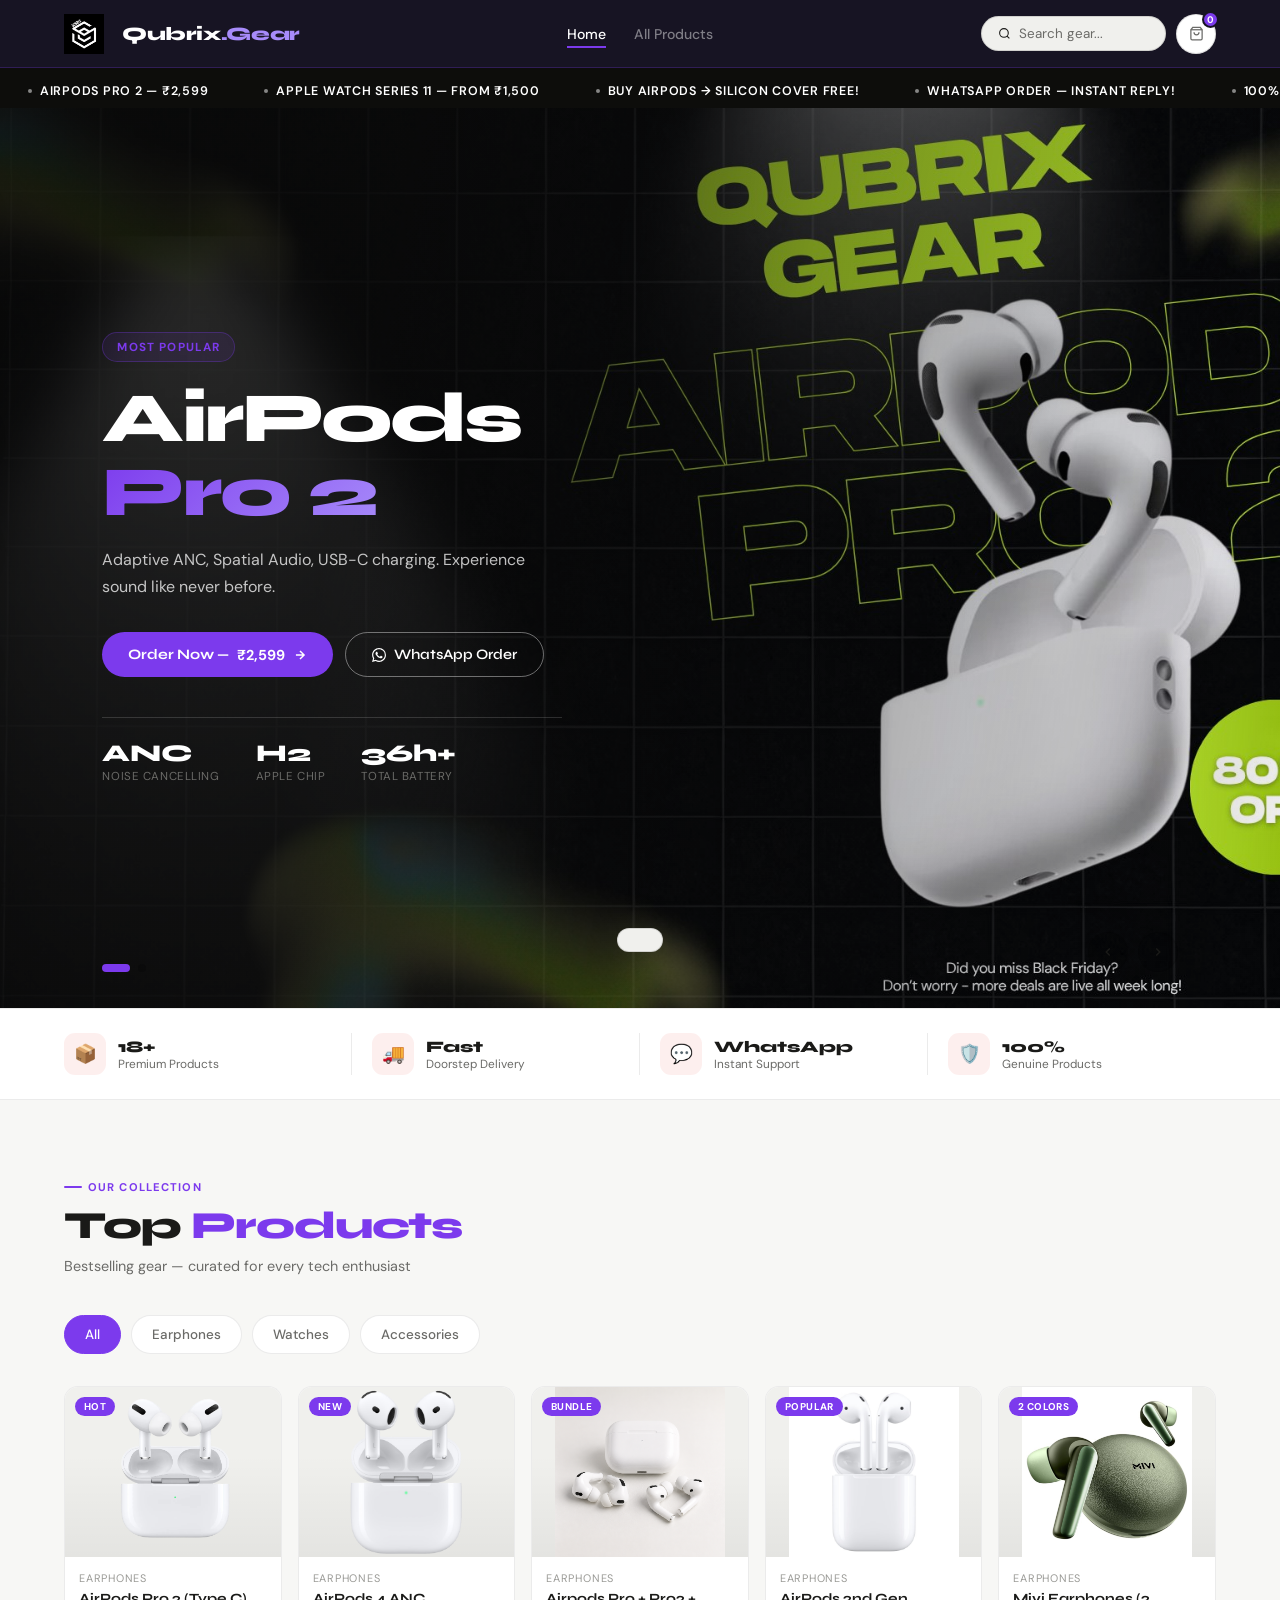
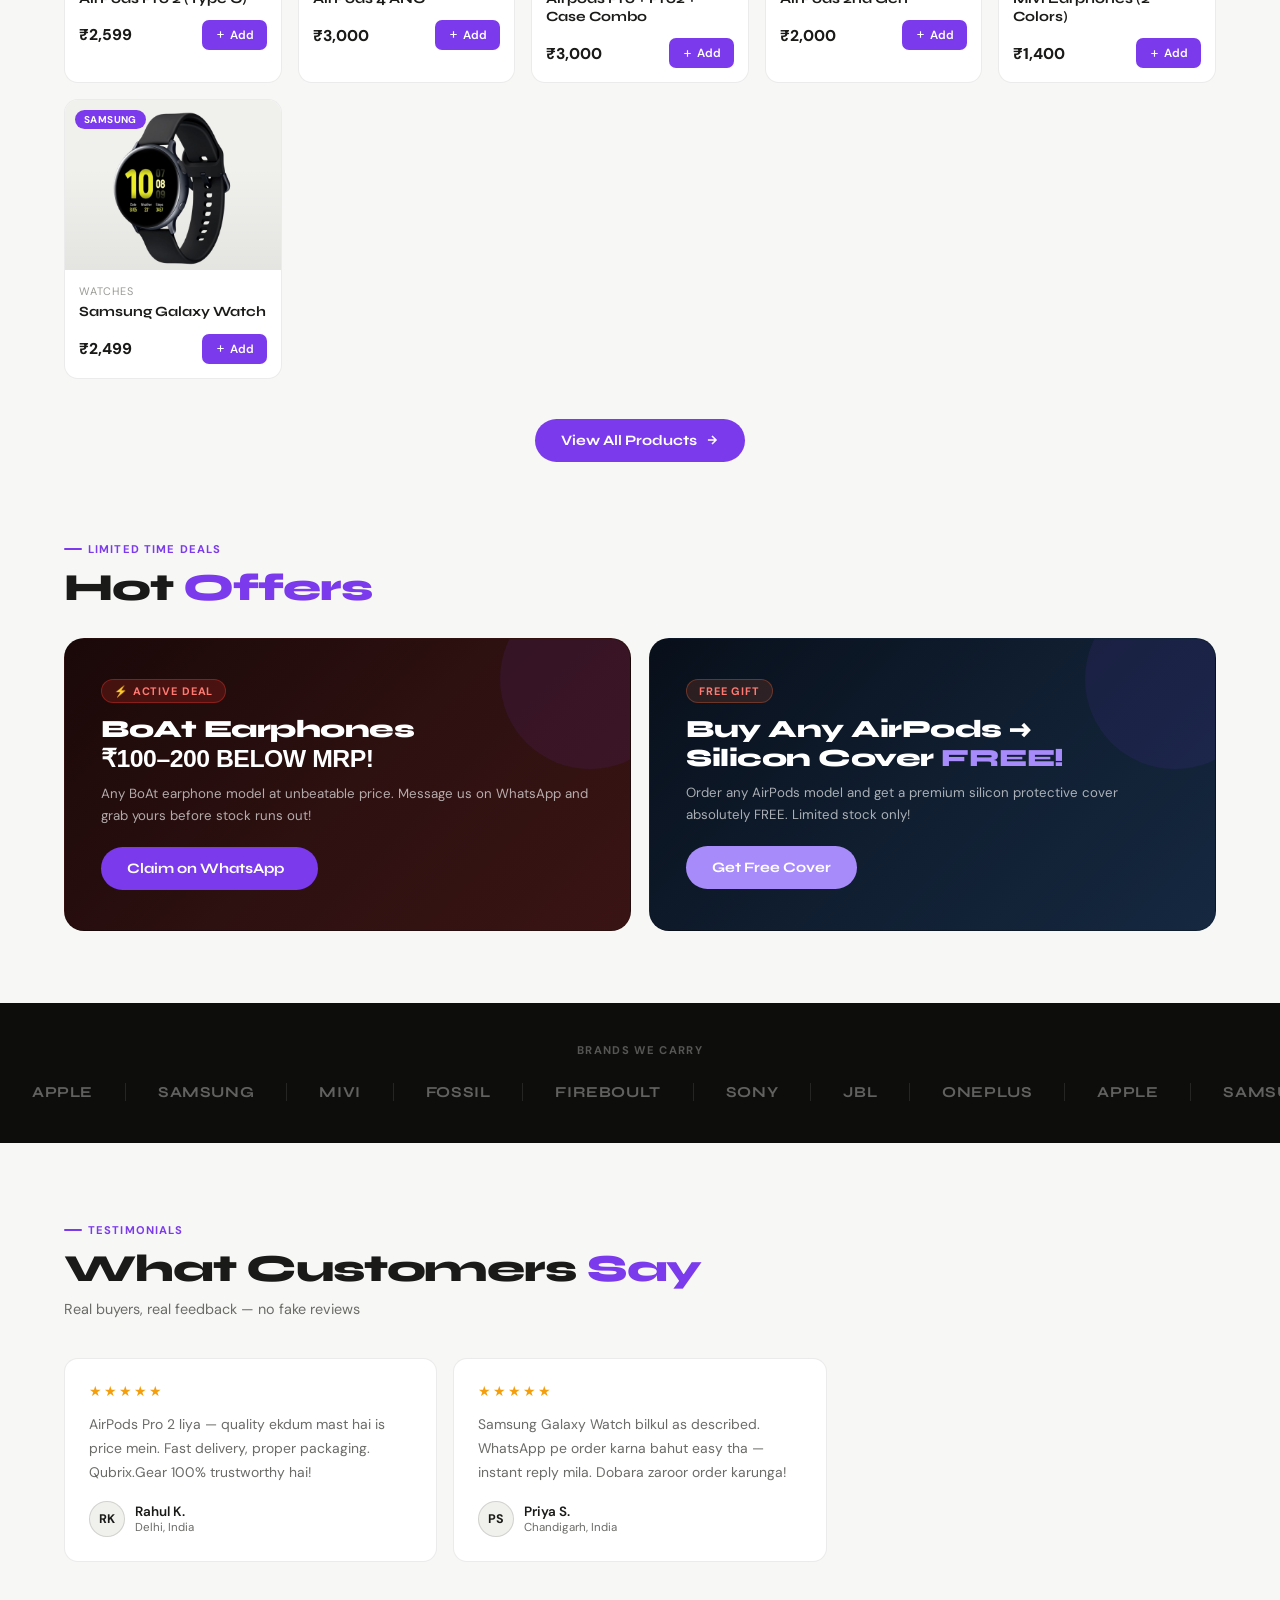
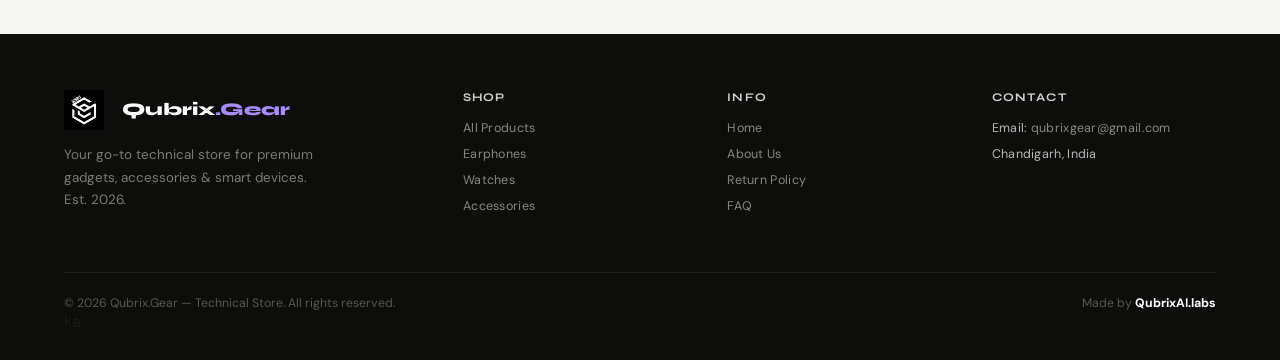
==== commit b4feff29: "product.html added" ====
--- a/index.html
+++ b/index.html
@@ -17,13 +17,22 @@
 
   <!-- NAV -->
   <nav>
-    <div class="nav-logo" onclick="showPage('home')">
-      <img src="logo.png" alt="Qubrix Logo" style="height: 40px; margin-right: 8px;">
-      Qubrix.Gear
+    <div class="nav-left-group">
+      <div class="nav-menu-btn" id="mobile-menu-btn" onclick="toggleMobileMenu(event)">
+        <svg width="20" height="20" fill="none" stroke="currentColor" stroke-width="2.5" viewBox="0 0 24 24" style="display: block;">
+          <circle cx="12" cy="5" r="1.5" fill="currentColor"/>
+          <circle cx="12" cy="12" r="1.5" fill="currentColor"/>
+          <circle cx="12" cy="19" r="1.5" fill="currentColor"/>
+        </svg>
+      </div>
+      <div class="nav-logo" onclick="showPage('home')">
+        <img src="logo.png" alt="Qubrix Logo" style="height: 40px; margin-right: 8px;">
+        <span class="logo-text">Qubrix<span class="logo-purple">.Gear</span></span>
+      </div>
     </div>
     <ul class="nav-links">
       <li><a onclick="showPage('home')" id="nav-home" class="active">Home</a></li>
-      <li><a onclick="showPage('all-products')" id="nav-all-products">All Products</a></li>
+      <li><a href="products.html" id="nav-all-products">All Products</a></li>
     </ul>
     <div class="nav-right">
       <div class="nav-search">
@@ -33,12 +42,7 @@
         </svg>
         <input type="text" placeholder="Search gear..." id="main-search" oninput="handleSearch(this.value)" />
       </div>
-      <div class="icon-btn" onclick="toggleWishlistPage()" title="Wishlist">
-        <svg width="15" height="15" fill="none" stroke="currentColor" stroke-width="2" viewBox="0 0 24 24">
-          <path
-            d="M20.84 4.61a5.5 5.5 0 0 0-7.78 0L12 5.67l-1.06-1.06a5.5 5.5 0 0 0-7.78 7.78l1.06 1.06L12 21.23l7.78-7.78 1.06-1.06a5.5 5.5 0 0 0 0-7.78z" />
-        </svg>
-      </div>
+
       <div class="icon-btn" onclick="toggleCart()" title="Cart">
         <svg width="15" height="15" fill="none" stroke="currentColor" stroke-width="2" viewBox="0 0 24 24">
           <path d="M6 2 3 6v14a2 2 0 0 0 2 2h14a2 2 0 0 0 2-2V6l-3-4z" />
@@ -123,7 +127,7 @@
       </div>
       <div class="products-grid" id="top-products-grid"></div>
       <div class="show-more-wrap">
-        <button class="btn-primary" onclick="showPage('all-products')">
+        <button class="btn-primary" onclick="window.location.href='products.html'">
           View All Products <svg width="14" height="14" fill="none" stroke="currentColor" stroke-width="2.5"
             viewBox="0 0 24 24">
             <path d="M5 12h14M12 5l7 7-7 7" />
@@ -214,44 +218,14 @@
 
   </div><!-- /home -->
 
-  <!-- ═══ ALL PRODUCTS ═══ -->
-  <div class="page" id="page-all-products">
-    <div class="page-header">
-      <button class="back-btn" onclick="showPage('home')"><svg width="13" height="13" fill="none" stroke="currentColor"
-          stroke-width="2" viewBox="0 0 24 24">
-          <path d="M19 12H5M12 19l-7-7 7-7" />
-        </svg> Back</button>
-      <h1>All Products</h1>
-      <p style="color:var(--muted);margin-top:5px;font-size:0.86rem;" id="all-count">Showing all products</p>
-    </div>
-    <div class="filter-bar">
-      <div class="filter-chip active" onclick="filterAll('all',this)">All</div>
-      <div class="filter-chip" onclick="filterAll('earphones',this)">Earphones</div>
-      <div class="filter-chip" onclick="filterAll('watches',this)">Watches</div>
-      <div class="filter-chip" onclick="filterAll('accessories',this)">Accessories</div>
-    </div>
-    <div class="all-products-grid" id="all-products-grid"></div>
-  </div>
+
 
   <!-- ═══ PRODUCT DETAIL ═══ -->
   <div class="page" id="page-product">
     <div class="product-detail" id="product-detail-content"></div>
   </div>
 
-  <!-- ═══ WISHLIST ═══ -->
-  <div class="page" id="page-wishlist">
-    <div style="padding:36px 5vw;">
-      <button class="back-btn" onclick="showPage('home')"><svg width="13" height="13" fill="none" stroke="currentColor"
-          stroke-width="2" viewBox="0 0 24 24">
-          <path d="M19 12H5M12 19l-7-7 7-7" />
-        </svg> Back</button>
-      <div style="margin-bottom:28px;">
-        <div class="section-tag">Saved Items</div>
-        <h1 style="font-size:1.75rem;font-weight:800;letter-spacing:-0.03em;">Your Wishlist ❤️</h1>
-      </div>
-      <div class="products-grid" id="wishlist-grid"></div>
-    </div>
-  </div>
+
 
   <!-- FOOTER -->
   <footer>
@@ -259,7 +233,7 @@
       <div>
         <div class="footer-logo-row" onclick="showPage('home')">
           <img src="logo.png" alt="Qubrix Logo" style="height: 40px; margin-right: 8px;">
-          Qubrix.Gear
+          <span class="logo-text">Qubrix<span class="logo-purple">.Gear</span></span>
         </div>
         <p class="footer-desc">Your go-to technical store for premium gadgets, accessories & smart devices. Est. 2026.
         </p>
@@ -267,10 +241,10 @@
       <div>
         <div class="footer-col-title">Shop</div>
         <ul class="footer-links">
-          <li><a onclick="showPage('all-products')">All Products</a></li>
-          <li><a onclick="filterAll('earphones',null);showPage('all-products')">Earphones</a></li>
-          <li><a onclick="filterAll('watches',null);showPage('all-products')">Watches</a></li>
-          <li><a onclick="filterAll('accessories',null);showPage('all-products')">Accessories</a></li>
+          <li><a href="products.html">All Products</a></li>
+          <li><a href="products.html?filter=earphones">Earphones</a></li>
+          <li><a href="products.html?filter=watches">Watches</a></li>
+          <li><a href="products.html?filter=accessories">Accessories</a></li>
         </ul>
       </div>
       <div>
--- a/style.css
+++ b/style.css
@@ -1,389 +1,1891 @@
-:root{
-  --bg:#f7f7f5;--bg2:#ffffff;--bg3:#f0f0ed;
-  --surface:#ffffff;--surface2:#f0f0ed;
-  --border:rgba(0,0,0,0.08);--border2:rgba(0,0,0,0.13);
-  --white:#1a1a18;--muted:#6b6b68;--muted2:#9a9a96;
-  --accent:#7c3aed;--accent2:#a78bfa;--green:#25d366;
-  --radius:14px;--radius-sm:8px;
-  --shadow:0 4px 24px rgba(0,0,0,0.07);--shadow-lg:0 16px 48px rgba(0,0,0,0.13);
-}
-*{margin:0;padding:0;box-sizing:border-box;}
-html{scroll-behavior:smooth;}
-body{font-family:'DM Sans',sans-serif;background:var(--bg);color:var(--white);overflow-x:hidden;}
-h1,h2,h3,h4{font-family:'Syne',sans-serif;}
-a{text-decoration:none;color:inherit;}
-::-webkit-scrollbar{width:5px;}
-::-webkit-scrollbar-track{background:var(--bg3);}
-::-webkit-scrollbar-thumb{background:#d0d0cc;border-radius:99px;}
+:root {
+  --bg: #f7f7f5;
+  --bg2: #ffffff;
+  --bg3: #f0f0ed;
+  --surface: #ffffff;
+  --surface2: #f0f0ed;
+  --border: rgba(0, 0, 0, 0.08);
+  --border2: rgba(0, 0, 0, 0.13);
+  --white: #1a1a18;
+  --muted: #6b6b68;
+  --muted2: #9a9a96;
+  --accent: #7c3aed;
+  --accent2: #a78bfa;
+  --green: #25d366;
+  --radius: 14px;
+  --radius-sm: 8px;
+  --shadow: 0 4px 24px rgba(0, 0, 0, 0.07);
+  --shadow-lg: 0 16px 48px rgba(0, 0, 0, 0.13);
+}
+
+* {
+  margin: 0;
+  padding: 0;
+  box-sizing: border-box;
+}
+
+html {
+  scroll-behavior: smooth;
+}
+
+body {
+  font-family: 'DM Sans', sans-serif;
+  background: var(--bg);
+  color: var(--white);
+  overflow-x: hidden;
+}
+
+h1,
+h2,
+h3,
+h4 {
+  font-family: 'Syne', sans-serif;
+}
+
+a {
+  text-decoration: none;
+  color: inherit;
+}
+
+::-webkit-scrollbar {
+  width: 5px;
+}
+
+::-webkit-scrollbar-track {
+  background: var(--bg3);
+}
+
+::-webkit-scrollbar-thumb {
+  background: #d0d0cc;
+  border-radius: 99px;
+}
 
 /* NAV */
-nav{position:fixed;top:0;left:0;right:0;z-index:200;height:68px;padding:0 5vw;
-  display:flex;align-items:center;justify-content:space-between;gap:20px;
-  background:rgba(12,12,24,0.95);backdrop-filter:blur(20px);
-  border-bottom:1px solid rgba(124,58,237,0.25);}
-.nav-logo{display:flex;align-items:center;gap:10px;font-family:'Syne',sans-serif;
-  font-weight:800;font-size:1.18rem;letter-spacing:-0.02em;flex-shrink:0;cursor:pointer;}
-.nav-logo-icon{width:36px;height:36px;background:var(--accent);border-radius:9px;
-  display:flex;align-items:center;justify-content:center;}
-.nav-links{display:flex;align-items:center;gap:28px;list-style:none;}
-.nav-links a{font-size:0.88rem;font-weight:500;color:rgba(255,255,255,0.45);transition:color 0.2s;cursor:pointer;}
-.nav-links a:hover{color:rgba(255,255,255,0.85);}
-.nav-links a.active{color:#ffffff;border-bottom:2px solid #7c3aed;padding-bottom:3px;}
-.nav-right{display:flex;align-items:center;gap:10px;}
-.nav-search{display:flex;align-items:center;gap:8px;background:var(--surface2);
-  border:1px solid var(--border2);border-radius:99px;padding:8px 16px;transition:border-color 0.2s;}
-.nav-search:focus-within{border-color:rgba(0,0,0,0.3);}
-.nav-search input{border:none;background:transparent;outline:none;font-family:'DM Sans',sans-serif;
-  font-size:0.84rem;color:var(--white);width:130px;}
-.nav-search input::placeholder{color:var(--muted);}
-.icon-btn{width:40px;height:40px;border:1px solid var(--border2);border-radius:50%;
-  background:var(--surface);display:flex;align-items:center;justify-content:center;
-  cursor:pointer;transition:all 0.2s;position:relative;color:var(--muted);}
-.icon-btn:hover{background:var(--surface2);color:var(--white);}
-.cart-count{position:absolute;top:-4px;right:-4px;background:var(--accent);color:white;
-  font-size:0.6rem;font-weight:700;width:17px;height:17px;border-radius:50%;
-  display:flex;align-items:center;justify-content:center;border:2px solid var(--bg);}
+nav {
+  position: fixed;
+  top: 0;
+  left: 0;
+  right: 0;
+  z-index: 200;
+  height: 68px;
+  padding: 0 5vw;
+  display: flex;
+  align-items: center;
+  justify-content: space-between;
+  gap: 20px;
+  background: #171423;
+  backdrop-filter: blur(20px);
+  border-bottom: 1px solid rgba(124, 58, 237, 0.25);
+}
+
+.nav-left-group {
+  display: flex;
+  align-items: center;
+  gap: 12px;
+}
+
+.nav-menu-btn {
+  display: none;
+}
+
+.nav-logo {
+  display: flex;
+  align-items: center;
+  gap: 10px;
+  font-family: 'Syne', sans-serif;
+  font-weight: 800;
+  font-size: 1.18rem;
+  letter-spacing: -0.02em;
+  flex-shrink: 0;
+  cursor: pointer;
+  color: #ffffff;
+}
+
+.logo-purple {
+  color: var(--accent2);
+}
+
+.nav-logo-icon {
+  width: 36px;
+  height: 36px;
+  background: var(--accent);
+  border-radius: 9px;
+  display: flex;
+  align-items: center;
+  justify-content: center;
+}
+
+.nav-links {
+  display: flex;
+  align-items: center;
+  gap: 28px;
+  list-style: none;
+}
+
+.nav-links a {
+  font-size: 0.88rem;
+  font-weight: 500;
+  color: rgba(255, 255, 255, 0.45);
+  transition: color 0.2s;
+  cursor: pointer;
+}
+
+.nav-links a:hover {
+  color: rgba(255, 255, 255, 0.85);
+}
+
+.nav-links a.active {
+  color: #ffffff;
+  border-bottom: 2px solid #7c3aed;
+  padding-bottom: 3px;
+}
+
+.nav-right {
+  display: flex;
+  align-items: center;
+  gap: 10px;
+}
+
+.nav-search {
+  display: flex;
+  align-items: center;
+  gap: 8px;
+  background: var(--surface2);
+  border: 1px solid var(--border2);
+  border-radius: 99px;
+  padding: 8px 16px;
+  transition: border-color 0.2s;
+}
+
+.nav-search:focus-within {
+  border-color: rgba(0, 0, 0, 0.3);
+}
+
+.nav-search input {
+  border: none;
+  background: transparent;
+  outline: none;
+  font-family: 'DM Sans', sans-serif;
+  font-size: 0.84rem;
+  color: var(--white);
+  width: 130px;
+}
+
+.nav-search input::placeholder {
+  color: var(--muted);
+}
+
+.icon-btn {
+  width: 40px;
+  height: 40px;
+  border: 1px solid var(--border2);
+  border-radius: 50%;
+  background: var(--surface);
+  display: flex;
+  align-items: center;
+  justify-content: center;
+  cursor: pointer;
+  transition: all 0.2s;
+  position: relative;
+  color: var(--muted);
+}
+
+.icon-btn:hover {
+  background: var(--surface2);
+  color: var(--white);
+}
+
+.cart-count {
+  position: absolute;
+  top: -4px;
+  right: -4px;
+  background: var(--accent);
+  color: white;
+  font-size: 0.6rem;
+  font-weight: 700;
+  width: 17px;
+  height: 17px;
+  border-radius: 50%;
+  display: flex;
+  align-items: center;
+  justify-content: center;
+  border: 2px solid #171423;
+}
 
 /* MARQUEE */
-.marquee-wrap{background:#0d0d0b;overflow:hidden;padding:9px 0;
-  white-space:nowrap;margin-top:68px;}
-.marquee-track{display:inline-flex;animation:marquee 30s linear infinite;}
-.marquee-item{display:inline-flex;align-items:center;gap:8px;padding:0 28px;
-  font-size:0.78rem;font-weight:600;letter-spacing:0.06em;text-transform:uppercase;color:white;}
-.m-dot{width:4px;height:4px;background:rgba(255,255,255,0.5);border-radius:50%;flex-shrink:0;}
-@keyframes marquee{0%{transform:translateX(0);}100%{transform:translateX(-50%);}}
+.marquee-wrap {
+  background: #0d0d0b;
+  overflow: hidden;
+  padding: 9px 0;
+  white-space: nowrap;
+  margin-top: 68px;
+}
+
+.marquee-track {
+  display: inline-flex;
+  animation: marquee 30s linear infinite;
+}
+
+.marquee-item {
+  display: inline-flex;
+  align-items: center;
+  gap: 8px;
+  padding: 0 28px;
+  font-size: 0.78rem;
+  font-weight: 600;
+  letter-spacing: 0.06em;
+  text-transform: uppercase;
+  color: white;
+}
+
+.m-dot {
+  width: 4px;
+  height: 4px;
+  background: rgba(255, 255, 255, 0.5);
+  border-radius: 50%;
+  flex-shrink: 0;
+}
+
+@keyframes marquee {
+  0% {
+    transform: translateX(0);
+  }
+
+  100% {
+    transform: translateX(-50%);
+  }
+}
 
 /* HERO */
-.hero{position:relative;width:100%;height:100vh;min-height:580px;overflow:hidden;}
-.hero-slides-wrap{display:flex;height:100%;transition:transform 0.85s cubic-bezier(0.4,0,0.2,1);}
-.hero-slide{min-width:100%;height:100%;display:flex;align-items:center;
-  padding:0 8vw;position:relative;overflow:hidden;}
-.hero-slide:nth-child(1){background:radial-gradient(ellipse at 75% 50%,#ede8f5 0%,#f7f7f5 65%);}
-.hero-slide:nth-child(2){background:radial-gradient(ellipse at 75% 50%,#e8f5ee 0%,#f7f7f5 65%);}
-.hero-slide:nth-child(3){background:radial-gradient(ellipse at 75% 50%,#e8f0f8 0%,#f7f7f5 65%);}
-.hero-slide::before{content:'';position:absolute;inset:0;z-index:1;
-  background:linear-gradient(100deg,rgba(247,247,245,0.97) 30%,rgba(247,247,245,0.6) 60%,rgba(247,247,245,0.1) 100%);}
-.hero-bg-emoji{position:absolute;right:6vw;top:50%;transform:translateY(-50%);
-  font-size:clamp(9rem,20vw,18rem);opacity:0.13;z-index:0;
-  filter:drop-shadow(0 0 60px rgba(0,0,0,0.8));pointer-events:none;user-select:none;}
-.hero-content{position:relative;z-index:2;max-width:580px;}
-.hero-tag{display:inline-flex;align-items:center;gap:6px;
-  background:rgba(124,58,237,0.1);border:1px solid rgba(124,58,237,0.3);
-  color:var(--accent);font-size:0.73rem;font-weight:700;letter-spacing:0.1em;
-  text-transform:uppercase;padding:6px 14px;border-radius:99px;margin-bottom:20px;}
-.hero-title{font-size:clamp(2.8rem,5.5vw,4.5rem);font-weight:800;line-height:1.05;
-  letter-spacing:-0.04em;margin-bottom:16px;color:#1a1a18;}
-.hero-title span{background:linear-gradient(135deg,var(--accent),var(--accent2));
-  -webkit-background-clip:text;-webkit-text-fill-color:transparent;background-clip:text;}
-.hero-sub{font-size:1rem;color:var(--muted);line-height:1.7;margin-bottom:32px;max-width:460px;}
-.hero-cta{display:flex;gap:12px;flex-wrap:wrap;margin-bottom:40px;}
-.hero-stats{display:flex;gap:36px;flex-wrap:wrap;
-  border-top:1px solid var(--border);padding-top:24px;}
-.hero-stat-val{font-family:'Syne',sans-serif;font-size:1.5rem;font-weight:800;line-height:1;margin-bottom:3px;color:#1a1a18;}
-.hero-stat-label{font-size:0.72rem;color:var(--muted);letter-spacing:0.05em;text-transform:uppercase;}
-.hero-controls{position:absolute;bottom:36px;left:8vw;z-index:10;display:flex;align-items:center;gap:8px;}
-.hero-dot{width:8px;height:8px;border-radius:99px;background:rgba(0,0,0,0.18);
-  border:none;cursor:pointer;transition:all 0.35s;padding:0;}
-.hero-dot.active{width:28px;background:var(--accent);}
-.hero-arrows{position:absolute;bottom:36px;right:8vw;z-index:10;display:flex;gap:10px;}
-.hero-arrow{width:40px;height:40px;border-radius:50%;background:rgba(0,0,0,0.07);
-  border:1px solid var(--border2);color:#1a1a18;display:flex;align-items:center;
-  justify-content:center;cursor:pointer;transition:all 0.2s;}
-.hero-arrow:hover{background:var(--accent);border-color:var(--accent);color:white;}
+.hero {
+  position: relative;
+  width: 100%;
+  height: 100vh;
+  min-height: 580px;
+  overflow: hidden;
+}
+
+.hero-slides-wrap {
+  display: flex;
+  height: 100%;
+  transition: transform 0.85s cubic-bezier(0.4, 0, 0.2, 1);
+}
+
+.hero-slide {
+  min-width: 100%;
+  height: 100%;
+  display: flex;
+  align-items: center;
+  padding: 0 8vw;
+  position: relative;
+  overflow: hidden;
+}
+
+.hero-slide:nth-child(1) {
+  background: radial-gradient(ellipse at 75% 50%, #ede8f5 0%, #f7f7f5 65%);
+}
+
+.hero-slide:nth-child(2) {
+  background: radial-gradient(ellipse at 75% 50%, #e8f5ee 0%, #f7f7f5 65%);
+}
+
+.hero-slide:nth-child(3) {
+  background: radial-gradient(ellipse at 75% 50%, #e8f0f8 0%, #f7f7f5 65%);
+}
+
+.hero-slide::before {
+  content: '';
+  position: absolute;
+  inset: 0;
+  z-index: 1;
+  background: linear-gradient(100deg, rgba(247, 247, 245, 0.97) 30%, rgba(247, 247, 245, 0.6) 60%, rgba(247, 247, 245, 0.1) 100%);
+}
+
+.hero-bg-emoji {
+  position: absolute;
+  right: 6vw;
+  top: 50%;
+  transform: translateY(-50%);
+  font-size: clamp(9rem, 20vw, 18rem);
+  opacity: 0.13;
+  z-index: 0;
+  filter: drop-shadow(0 0 60px rgba(0, 0, 0, 0.8));
+  pointer-events: none;
+  user-select: none;
+}
+
+.hero-content {
+  position: relative;
+  z-index: 2;
+  max-width: 580px;
+}
+
+.hero-tag {
+  display: inline-flex;
+  align-items: center;
+  gap: 6px;
+  background: rgba(124, 58, 237, 0.1);
+  border: 1px solid rgba(124, 58, 237, 0.3);
+  color: var(--accent);
+  font-size: 0.73rem;
+  font-weight: 700;
+  letter-spacing: 0.1em;
+  text-transform: uppercase;
+  padding: 6px 14px;
+  border-radius: 99px;
+  margin-bottom: 20px;
+}
+
+.hero-title {
+  font-size: clamp(2.8rem, 5.5vw, 4.5rem);
+  font-weight: 800;
+  line-height: 1.05;
+  letter-spacing: -0.04em;
+  margin-bottom: 16px;
+  color: #1a1a18;
+}
+
+.hero-title span {
+  background: linear-gradient(135deg, var(--accent), var(--accent2));
+  -webkit-background-clip: text;
+  -webkit-text-fill-color: transparent;
+  background-clip: text;
+}
+
+.hero-sub {
+  font-size: 1rem;
+  color: var(--muted);
+  line-height: 1.7;
+  margin-bottom: 32px;
+  max-width: 460px;
+}
+
+.hero-cta {
+  display: flex;
+  gap: 12px;
+  flex-wrap: wrap;
+  margin-bottom: 40px;
+}
+
+.hero-stats {
+  display: flex;
+  gap: 36px;
+  flex-wrap: wrap;
+  border-top: 1px solid var(--border);
+  padding-top: 24px;
+}
+
+.hero-stat-val {
+  font-family: 'Syne', sans-serif;
+  font-size: 1.5rem;
+  font-weight: 800;
+  line-height: 1;
+  margin-bottom: 3px;
+  color: #1a1a18;
+}
+
+.hero-stat-label {
+  font-size: 0.72rem;
+  color: var(--muted);
+  letter-spacing: 0.05em;
+  text-transform: uppercase;
+}
+
+.hero-controls {
+  position: absolute;
+  bottom: 36px;
+  left: 8vw;
+  z-index: 10;
+  display: flex;
+  align-items: center;
+  gap: 8px;
+}
+
+.hero-dot {
+  width: 8px;
+  height: 8px;
+  border-radius: 99px;
+  background: rgba(0, 0, 0, 0.18);
+  border: none;
+  cursor: pointer;
+  transition: all 0.35s;
+  padding: 0;
+}
+
+.hero-dot.active {
+  width: 28px;
+  background: var(--accent);
+}
+
+.hero-arrows {
+  position: absolute;
+  bottom: 36px;
+  right: 8vw;
+  z-index: 10;
+  display: flex;
+  gap: 10px;
+}
+
+.hero-arrow {
+  width: 40px;
+  height: 40px;
+  border-radius: 50%;
+  background: rgba(0, 0, 0, 0.07);
+  border: 1px solid var(--border2);
+  color: #1a1a18;
+  display: flex;
+  align-items: center;
+  justify-content: center;
+  cursor: pointer;
+  transition: all 0.2s;
+}
+
+.hero-arrow:hover {
+  background: var(--accent);
+  border-color: var(--accent);
+  color: white;
+}
 
 /* STATS BAR */
-.stats-bar{background:var(--surface);border-top:1px solid var(--border);
-  border-bottom:1px solid var(--border);padding:24px 5vw;
-  display:grid;grid-template-columns:repeat(4,1fr);}
-.stat-item{display:flex;align-items:center;gap:12px;padding:0 20px;
-  border-right:1px solid var(--border);}
-.stat-item:first-child{padding-left:0;}
-.stat-item:last-child{border-right:none;}
-.stat-icon{width:42px;height:42px;border-radius:11px;background:rgba(230,51,41,0.08);
-  display:flex;align-items:center;justify-content:center;font-size:1.15rem;flex-shrink:0;}
-.stat-val{font-family:'Syne',sans-serif;font-size:1rem;font-weight:800;color:#1a1a18;}
-.stat-label{font-size:0.74rem;color:var(--muted);}
+.stats-bar {
+  background: var(--surface);
+  border-top: 1px solid var(--border);
+  border-bottom: 1px solid var(--border);
+  padding: 24px 5vw;
+  display: grid;
+  grid-template-columns: repeat(4, 1fr);
+}
+
+.stat-item {
+  display: flex;
+  align-items: center;
+  gap: 12px;
+  padding: 0 20px;
+  border-right: 1px solid var(--border);
+}
+
+.stat-item:first-child {
+  padding-left: 0;
+}
+
+.stat-item:last-child {
+  border-right: none;
+}
+
+.stat-icon {
+  width: 42px;
+  height: 42px;
+  border-radius: 11px;
+  background: rgba(230, 51, 41, 0.08);
+  display: flex;
+  align-items: center;
+  justify-content: center;
+  font-size: 1.15rem;
+  flex-shrink: 0;
+}
+
+.stat-val {
+  font-family: 'Syne', sans-serif;
+  font-size: 1rem;
+  font-weight: 800;
+  color: #1a1a18;
+}
+
+.stat-label {
+  font-size: 0.74rem;
+  color: var(--muted);
+}
 
 
 /* SECTIONS */
-.section{padding:72px 5vw;}
-.section-tag{display:inline-flex;align-items:center;gap:6px;font-size:0.7rem;font-weight:700;
-  letter-spacing:0.1em;text-transform:uppercase;color:var(--accent);margin-bottom:10px;}
-.section-tag::before{content:'';width:18px;height:2px;background:var(--accent);border-radius:99px;}
-.section-title{font-size:clamp(1.7rem,3vw,2.4rem);font-weight:800;letter-spacing:-0.03em;
-  color:var(--white);margin-bottom:6px;line-height:1.15;}
-.section-title span{color:var(--accent);}
-.section-sub{font-size:0.9rem;color:var(--muted);line-height:1.7;max-width:500px;}
-.section-header{display:flex;align-items:flex-end;justify-content:space-between;
-  margin-bottom:36px;flex-wrap:wrap;gap:16px;}
+.section {
+  padding: 72px 5vw;
+}
+
+.section-tag {
+  display: inline-flex;
+  align-items: center;
+  gap: 6px;
+  font-size: 0.7rem;
+  font-weight: 700;
+  letter-spacing: 0.1em;
+  text-transform: uppercase;
+  color: var(--accent);
+  margin-bottom: 10px;
+}
+
+.section-tag::before {
+  content: '';
+  width: 18px;
+  height: 2px;
+  background: var(--accent);
+  border-radius: 99px;
+}
+
+.section-title {
+  font-size: clamp(1.7rem, 3vw, 2.4rem);
+  font-weight: 800;
+  letter-spacing: -0.03em;
+  color: var(--white);
+  margin-bottom: 6px;
+  line-height: 1.15;
+}
+
+.section-title span {
+  color: var(--accent);
+}
+
+.section-sub {
+  font-size: 0.9rem;
+  color: var(--muted);
+  line-height: 1.7;
+  max-width: 500px;
+}
+
+.section-header {
+  display: flex;
+  align-items: flex-end;
+  justify-content: space-between;
+  margin-bottom: 36px;
+  flex-wrap: wrap;
+  gap: 16px;
+}
 
 /* CATEGORIES */
-.cat-row{display:flex;gap:10px;overflow-x:auto;padding-bottom:4px;scrollbar-width:none;margin-bottom:28px;}
-.cat-row::-webkit-scrollbar{display:none;}
-.cat-pill{flex-shrink:0;display:flex;align-items:center;gap:7px;background:var(--surface);
-  border:1px solid var(--border);border-radius:99px;padding:10px 20px;
-  font-size:0.84rem;font-weight:500;cursor:pointer;transition:all 0.2s;
-  white-space:nowrap;color:var(--muted);}
-.cat-pill:hover,.cat-pill.active{background:var(--accent);color:white;border-color:var(--accent);}
+.cat-row {
+  display: flex;
+  gap: 10px;
+  overflow-x: auto;
+  padding-bottom: 4px;
+  scrollbar-width: none;
+  margin-bottom: 28px;
+}
+
+.cat-row::-webkit-scrollbar {
+  display: none;
+}
+
+.cat-pill {
+  flex-shrink: 0;
+  display: flex;
+  align-items: center;
+  gap: 7px;
+  background: var(--surface);
+  border: 1px solid var(--border);
+  border-radius: 99px;
+  padding: 10px 20px;
+  font-size: 0.84rem;
+  font-weight: 500;
+  cursor: pointer;
+  transition: all 0.2s;
+  white-space: nowrap;
+  color: var(--muted);
+}
+
+.cat-pill:hover,
+.cat-pill.active {
+  background: var(--accent);
+  color: white;
+  border-color: var(--accent);
+}
 
 /* PRODUCT CARDS */
-.products-grid{display:grid;grid-template-columns:repeat(auto-fill,minmax(210px,1fr));gap:16px;}
-.product-card{background:var(--surface);border:1px solid var(--border);border-radius:var(--radius);
-  overflow:hidden;transition:transform 0.25s,box-shadow 0.25s,border-color 0.25s;
-  cursor:pointer;position:relative;}
-.product-card:hover{transform:translateY(-5px);box-shadow:var(--shadow-lg);border-color:var(--border2);}
-.product-card-img{height:170px;background:var(--bg3);display:flex;align-items:center;
-  justify-content:center;font-size:3rem;position:relative;overflow:hidden;}
-.product-card-img::after{content:'';position:absolute;inset:0;
-  background:linear-gradient(to bottom,transparent 40%,rgba(0,0,0,0.05));}
-.product-badge{position:absolute;top:10px;left:10px;z-index:2;background:var(--accent);
-  color:white;font-size:0.62rem;font-weight:700;padding:3px 9px;border-radius:99px;
-  letter-spacing:0.04em;text-transform:uppercase;}
-.wishlist-btn{position:absolute;top:10px;right:10px;z-index:2;width:32px;height:32px;
-  border-radius:50%;background:rgba(255,255,255,0.85);border:1px solid var(--border2);
-  display:flex;align-items:center;justify-content:center;cursor:pointer;transition:all 0.2s;}
-.wishlist-btn:hover,.wishlist-btn.active{background:rgba(230,51,41,0.1);border-color:var(--accent);}
-.product-card-body{padding:14px;}
-.product-cat{font-size:0.68rem;color:var(--muted2);text-transform:uppercase;letter-spacing:0.07em;margin-bottom:5px;}
-.product-name{font-family:'Syne',sans-serif;font-size:0.88rem;font-weight:700;color:var(--white);
-  margin-bottom:12px;line-height:1.3;}
-.product-price-row{display:flex;align-items:center;justify-content:space-between;gap:8px;}
-.product-price{font-family:'DM Sans',sans-serif;font-size:0.98rem;font-weight:800;color:var(--white);}
-.add-cart-btn{background:var(--accent);color:white;border:none;padding:7px 13px;border-radius:7px;
-  font-size:0.74rem;font-weight:600;cursor:pointer;display:flex;align-items:center;gap:4px;
-  transition:all 0.2s;font-family:'DM Sans',sans-serif;}
-.add-cart-btn:hover{background:#346be3;transform:scale(1.05);}
-.show-more-wrap{text-align:center;margin-top:40px;}
+.products-grid {
+  display: grid;
+  grid-template-columns: repeat(auto-fill, minmax(210px, 1fr));
+  gap: 16px;
+}
+
+.product-card {
+  background: var(--surface);
+  border: 1px solid var(--border);
+  border-radius: var(--radius);
+  overflow: hidden;
+  transition: transform 0.25s, box-shadow 0.25s, border-color 0.25s;
+  cursor: pointer;
+  position: relative;
+}
+
+.product-card:hover {
+  transform: translateY(-5px);
+  box-shadow: var(--shadow-lg);
+  border-color: var(--border2);
+}
+
+.product-card-img {
+  height: 170px;
+  background: var(--bg3);
+  display: flex;
+  align-items: center;
+  justify-content: center;
+  font-size: 3rem;
+  position: relative;
+  overflow: hidden;
+}
+
+.product-card-img::after {
+  content: '';
+  position: absolute;
+  inset: 0;
+  background: linear-gradient(to bottom, transparent 40%, rgba(0, 0, 0, 0.05));
+}
+
+.product-badge {
+  position: absolute;
+  top: 10px;
+  left: 10px;
+  z-index: 2;
+  background: var(--accent);
+  color: white;
+  font-size: 0.62rem;
+  font-weight: 700;
+  padding: 3px 9px;
+  border-radius: 99px;
+  letter-spacing: 0.04em;
+  text-transform: uppercase;
+}
+
+
+
+.product-card-body {
+  padding: 14px;
+}
+
+.product-cat {
+  font-size: 0.68rem;
+  color: var(--muted2);
+  text-transform: uppercase;
+  letter-spacing: 0.07em;
+  margin-bottom: 5px;
+}
+
+.product-name {
+  font-family: 'Syne', sans-serif;
+  font-size: 0.88rem;
+  font-weight: 700;
+  color: var(--white);
+  margin-bottom: 12px;
+  line-height: 1.3;
+}
+
+.product-price-row {
+  display: flex;
+  align-items: center;
+  justify-content: space-between;
+  gap: 8px;
+}
+
+.product-price {
+  font-family: 'DM Sans', sans-serif;
+  font-size: 0.98rem;
+  font-weight: 800;
+  color: var(--white);
+}
+
+.add-cart-btn {
+  background: var(--accent);
+  color: white;
+  border: none;
+  padding: 7px 13px;
+  border-radius: 7px;
+  font-size: 0.74rem;
+  font-weight: 600;
+  cursor: pointer;
+  display: flex;
+  align-items: center;
+  gap: 4px;
+  transition: all 0.2s;
+  font-family: 'DM Sans', sans-serif;
+}
+
+.add-cart-btn:hover {
+  background: #346be3;
+  transform: scale(1.05);
+}
+
+.show-more-wrap {
+  text-align: center;
+  margin-top: 40px;
+}
 
 /* HERO REAL IMAGE SLIDE */
-.hero-slide-img{position:relative;}
-.hero-real-img{
-  position:absolute;inset:0;width:100%;height:100%;
-  object-fit:cover;object-position:center;
-  z-index:0;
-}
-.hero-slide-img::before{
-  background:linear-gradient(100deg,rgba(10,10,10,0.82) 28%,rgba(10,10,10,0.4) 58%,rgba(10,10,10,0.05) 100%) !important;
-}
-.hero-slide-img .hero-title{color:#ffffff !important;}
-.hero-slide-img .hero-stat-val{color:#ffffff !important;}
-.hero-slide-img .hero-sub{color:rgba(255,255,255,0.75) !important;}
-.hero-slide-img .hero-stats{border-top-color:rgba(255,255,255,0.15) !important;}
-.hero-slide-img .btn-outline{color:#ffffff !important;border-color:rgba(255,255,255,0.4) !important;}
-.hero-slide-img .btn-outline:hover{background:rgba(255,255,255,0.12) !important;}
+.hero-slide-img {
+  position: relative;
+}
+
+.hero-real-img {
+  position: absolute;
+  inset: 0;
+  width: 100%;
+  height: 100%;
+  object-fit: cover;
+  object-position: center;
+  z-index: 0;
+}
+
+.hero-slide-img::before {
+  background: linear-gradient(100deg, rgba(10, 10, 10, 0.82) 28%, rgba(10, 10, 10, 0.4) 58%, rgba(10, 10, 10, 0.05) 100%) !important;
+}
+
+.hero-slide-img .hero-title {
+  color: #ffffff !important;
+}
+
+.hero-slide-img .hero-stat-val {
+  color: #ffffff !important;
+}
+
+.hero-slide-img .hero-sub {
+  color: rgba(255, 255, 255, 0.75) !important;
+}
+
+.hero-slide-img .hero-stats {
+  border-top-color: rgba(255, 255, 255, 0.15) !important;
+}
+
+.hero-slide-img .btn-outline {
+  color: #ffffff !important;
+  border-color: rgba(255, 255, 255, 0.4) !important;
+}
+
+.hero-slide-img .btn-outline:hover {
+  background: rgba(255, 255, 255, 0.12) !important;
+}
 
 /* OFFER CARDS - force white text */
-.offer-card-title{font-size:clamp(1.2rem,2vw,1.55rem);font-weight:800;letter-spacing:-0.02em;
-  line-height:1.2;margin-bottom:8px;color:#ffffff !important;}
-.offer-card-sub{font-size:0.83rem;color:rgba(255,255,255,0.65) !important;line-height:1.65;margin-bottom:20px;}
-.offer-label{display:inline-flex;align-items:center;gap:5px;
-  background:rgba(230,51,41,0.2);border:1px solid rgba(230,51,41,0.4);
-  color:#ff7a72 !important;font-size:0.68rem;font-weight:700;letter-spacing:0.08em;
-  text-transform:uppercase;padding:4px 12px;border-radius:99px;width:fit-content;margin-bottom:12px;}
-.offer-section{padding:0 5vw 72px;}
-.offer-grid{display:grid;grid-template-columns:1fr 1fr;gap:18px;}
-.offer-card{position:relative;border-radius:20px;overflow:hidden;padding:40px 36px;
-  display:flex;flex-direction:column;gap:0;min-height:220px;border:1px solid var(--border);}
-.offer-card.a{background:linear-gradient(135deg,#1a0808,#2d1010,#3a1414);}
-.offer-card.b{background:linear-gradient(135deg,#080f1a,#101e30,#152840);}
-.offer-card::before{content:'';position:absolute;top:-50px;right:-50px;
-  width:180px;height:180px;border-radius:50%;background:var(--accent);opacity:0.09;}
-
-.offer-emoji{position:absolute;right:28px;bottom:24px;font-size:3.2rem;opacity:0.45;
-  animation:float 3.5s ease-in-out infinite;}
-@keyframes float{0%,100%{transform:translateY(0);}50%{transform:translateY(-10px);}}
+.offer-card-title {
+  font-size: clamp(1.2rem, 2vw, 1.55rem);
+  font-weight: 800;
+  letter-spacing: -0.02em;
+  line-height: 1.2;
+  margin-bottom: 8px;
+  color: #ffffff !important;
+}
+
+.offer-card-sub {
+  font-size: 0.83rem;
+  color: rgba(255, 255, 255, 0.65) !important;
+  line-height: 1.65;
+  margin-bottom: 20px;
+}
+
+.offer-label {
+  display: inline-flex;
+  align-items: center;
+  gap: 5px;
+  background: rgba(230, 51, 41, 0.2);
+  border: 1px solid rgba(230, 51, 41, 0.4);
+  color: #ff7a72 !important;
+  font-size: 0.68rem;
+  font-weight: 700;
+  letter-spacing: 0.08em;
+  text-transform: uppercase;
+  padding: 4px 12px;
+  border-radius: 99px;
+  width: fit-content;
+  margin-bottom: 12px;
+}
+
+.offer-section {
+  padding: 0 5vw 72px;
+}
+
+.offer-grid {
+  display: grid;
+  grid-template-columns: 1fr 1fr;
+  gap: 18px;
+}
+
+.offer-card {
+  position: relative;
+  border-radius: 20px;
+  overflow: hidden;
+  padding: 40px 36px;
+  display: flex;
+  flex-direction: column;
+  gap: 0;
+  min-height: 220px;
+  border: 1px solid var(--border);
+}
+
+.offer-card.a {
+  background: linear-gradient(135deg, #1a0808, #2d1010, #3a1414);
+}
+
+.offer-card.b {
+  background: linear-gradient(135deg, #080f1a, #101e30, #152840);
+}
+
+.offer-card::before {
+  content: '';
+  position: absolute;
+  top: -50px;
+  right: -50px;
+  width: 180px;
+  height: 180px;
+  border-radius: 50%;
+  background: var(--accent);
+  opacity: 0.09;
+}
+
+.offer-emoji {
+  position: absolute;
+  right: 28px;
+  bottom: 24px;
+  font-size: 3.2rem;
+  opacity: 0.45;
+  animation: float 3.5s ease-in-out infinite;
+}
+
+@keyframes float {
+
+  0%,
+  100% {
+    transform: translateY(0);
+  }
+
+  50% {
+    transform: translateY(-10px);
+  }
+}
 
 /* BRANDS STRIP */
-.brands-strip{background:#0d0d0b;border-top:none;
-  border-bottom:1px solid var(--border);padding:40px 0;overflow:hidden;}
-.brands-label{text-align:center;font-size:0.7rem;font-weight:700;letter-spacing:0.12em;
-  text-transform:uppercase;color:rgba(255,255,255,0.3);margin-bottom:24px;}
-.brands-track{display:inline-flex;align-items:center;animation:marquee 22s linear infinite;}
-.brand-pill{display:inline-flex;align-items:center;padding:0 32px;
-  font-family:'Syne',sans-serif;font-size:0.95rem;font-weight:700;
-  color:rgba(255,255,255,0.35);letter-spacing:0.04em;text-transform:uppercase;white-space:nowrap;}
-.brand-sep{width:1px;height:18px;background:rgba(255,255,255,0.1);flex-shrink:0;}
+.brands-strip {
+  background: #0d0d0b;
+  border-top: none;
+  border-bottom: 1px solid var(--border);
+  padding: 40px 0;
+  overflow: hidden;
+}
+
+.brands-label {
+  text-align: center;
+  font-size: 0.7rem;
+  font-weight: 700;
+  letter-spacing: 0.12em;
+  text-transform: uppercase;
+  color: rgba(255, 255, 255, 0.3);
+  margin-bottom: 24px;
+}
+
+.brands-track {
+  display: inline-flex;
+  align-items: center;
+  animation: marquee 22s linear infinite;
+}
+
+.brand-pill {
+  display: inline-flex;
+  align-items: center;
+  padding: 0 32px;
+  font-family: 'Syne', sans-serif;
+  font-size: 0.95rem;
+  font-weight: 700;
+  color: rgba(255, 255, 255, 0.35);
+  letter-spacing: 0.04em;
+  text-transform: uppercase;
+  white-space: nowrap;
+}
+
+.brand-sep {
+  width: 1px;
+  height: 18px;
+  background: rgba(255, 255, 255, 0.1);
+  flex-shrink: 0;
+}
 
 /* REVIEWS */
-.reviews-grid{display:grid;grid-template-columns:repeat(auto-fill,minmax(280px,1fr));gap:16px;}
-.review-card{background:var(--surface);border:1px solid var(--border);border-radius:var(--radius);
-  padding:24px;transition:border-color 0.2s;}
-.review-card:hover{border-color:var(--border2);}
-.review-stars{color:#f59e0b;font-size:0.85rem;margin-bottom:12px;letter-spacing:2px;}
-.review-text{font-size:0.87rem;line-height:1.75;color:var(--muted);margin-bottom:16px;}
-.review-author{display:flex;align-items:center;gap:10px;}
-.review-avatar{width:36px;height:36px;border-radius:50%;background:var(--surface2);
-  display:flex;align-items:center;justify-content:center;font-weight:700;font-size:0.78rem;
-  color:var(--white);flex-shrink:0;border:1px solid var(--border2);}
-.review-name{font-weight:600;font-size:0.84rem;}
-.review-loc{font-size:0.72rem;color:var(--muted);}
+.reviews-grid {
+  display: grid;
+  grid-template-columns: repeat(auto-fill, minmax(280px, 1fr));
+  gap: 16px;
+}
+
+.review-card {
+  background: var(--surface);
+  border: 1px solid var(--border);
+  border-radius: var(--radius);
+  padding: 24px;
+  transition: border-color 0.2s;
+}
+
+.review-card:hover {
+  border-color: var(--border2);
+}
+
+.review-stars {
+  color: #f59e0b;
+  font-size: 0.85rem;
+  margin-bottom: 12px;
+  letter-spacing: 2px;
+}
+
+.review-text {
+  font-size: 0.87rem;
+  line-height: 1.75;
+  color: var(--muted);
+  margin-bottom: 16px;
+}
+
+.review-author {
+  display: flex;
+  align-items: center;
+  gap: 10px;
+}
+
+.review-avatar {
+  width: 36px;
+  height: 36px;
+  border-radius: 50%;
+  background: var(--surface2);
+  display: flex;
+  align-items: center;
+  justify-content: center;
+  font-weight: 700;
+  font-size: 0.78rem;
+  color: var(--white);
+  flex-shrink: 0;
+  border: 1px solid var(--border2);
+}
+
+.review-name {
+  font-weight: 600;
+  font-size: 0.84rem;
+}
+
+.review-loc {
+  font-size: 0.72rem;
+  color: var(--muted);
+}
 
 /* BUTTONS */
-.btn-primary{background:var(--accent);color:white;border:none;padding:13px 26px;border-radius:99px;
-  font-family:'Syne',sans-serif;font-size:0.9rem;font-weight:700;cursor:pointer;
-  transition:all 0.2s;display:inline-flex;align-items:center;gap:8px;}
-.btn-primary:hover{background:#c9241a;transform:translateY(-2px);box-shadow:0 8px 24px rgba(230,51,41,0.28);}
-.btn-outline{background:transparent;color:#1a1a18;border:1.5px solid rgba(0,0,0,0.2);
-  padding:13px 26px;border-radius:99px;font-family:'Syne',sans-serif;font-size:0.9rem;
-  font-weight:600;cursor:pointer;transition:all 0.2s;display:inline-flex;align-items:center;gap:8px;}
-.btn-outline:hover{background:rgba(0,0,0,0.06);border-color:rgba(0,0,0,0.3);}
-.btn-wa{background:var(--green);color:white;border:none;padding:14px 26px;border-radius:99px;
-  font-family:'Syne',sans-serif;font-size:0.92rem;font-weight:700;cursor:pointer;
-  display:flex;align-items:center;gap:10px;transition:all 0.2s;flex:1;justify-content:center;}
-.btn-wa:hover{background:#22c55e;transform:translateY(-2px);box-shadow:0 8px 24px rgba(37,211,102,0.25);}
+.btn-primary {
+  background: var(--accent);
+  color: white;
+  border: none;
+  padding: 13px 26px;
+  border-radius: 99px;
+  font-family: 'Syne', sans-serif;
+  font-size: 0.9rem;
+  font-weight: 700;
+  cursor: pointer;
+  transition: all 0.2s;
+  display: inline-flex;
+  align-items: center;
+  gap: 8px;
+}
+
+.btn-primary:hover {
+  background: #c9241a;
+  transform: translateY(-2px);
+  box-shadow: 0 8px 24px rgba(230, 51, 41, 0.28);
+}
+
+.btn-outline {
+  background: transparent;
+  color: #1a1a18;
+  border: 1.5px solid rgba(0, 0, 0, 0.2);
+  padding: 13px 26px;
+  border-radius: 99px;
+  font-family: 'Syne', sans-serif;
+  font-size: 0.9rem;
+  font-weight: 600;
+  cursor: pointer;
+  transition: all 0.2s;
+  display: inline-flex;
+  align-items: center;
+  gap: 8px;
+}
+
+.btn-outline:hover {
+  background: rgba(0, 0, 0, 0.06);
+  border-color: rgba(0, 0, 0, 0.3);
+}
+
+.btn-wa {
+  background: var(--green);
+  color: white;
+  border: none;
+  padding: 14px 26px;
+  border-radius: 99px;
+  font-family: 'Syne', sans-serif;
+  font-size: 0.92rem;
+  font-weight: 700;
+  cursor: pointer;
+  display: flex;
+  align-items: center;
+  gap: 10px;
+  transition: all 0.2s;
+  flex: 1;
+  justify-content: center;
+}
+
+.btn-wa:hover {
+  background: #22c55e;
+  transform: translateY(-2px);
+  box-shadow: 0 8px 24px rgba(37, 211, 102, 0.25);
+}
 
 /* FOOTER */
-footer{background:#0d0d0b;border-top:none;padding:56px 5vw 28px;}
-.footer-grid{display:grid;grid-template-columns:1.6fr 1fr 1fr 1fr;gap:40px;margin-bottom:48px;}
-.footer-logo-row{display:flex;align-items:center;gap:10px;font-family:'Syne',sans-serif;color:white;
-  font-weight:800;font-size:1.1rem;margin-bottom:14px;cursor:pointer;}
-.footer-logo-ico{width:32px;height:32px;background:var(--accent);border-radius:8px;
-  display:flex;align-items:center;justify-content:center;}
-.footer-desc{font-size:0.84rem;color:rgba(255,255,255,0.45);line-height:1.7;max-width:250px;}
-.footer-col-title{font-family:'Syne',sans-serif;font-size:0.73rem;font-weight:700;
-  letter-spacing:0.1em;text-transform:uppercase;color:rgba(255,255,255,0.8);margin-bottom:16px;}
-.footer-links{list-style:none;}
-.footer-links li{margin-bottom:10px;color:rgba(255,255,255,0.7);font-size:0.78rem;letter-spacing:0.3px;}
-.footer-links a{font-size:0.78rem;color:rgba(255,255,255,0.5);transition:color 0.2s;cursor:pointer;letter-spacing:0.3px;}
-.footer-links a:hover{color:#ffffff;}
-.footer-bottom{border-top:1px solid rgba(255,255,255,0.08);padding-top:22px;display:flex;
-  align-items:center;justify-content:space-between;font-size:0.77rem;color:rgba(255,255,255,0.3);}
+footer {
+  background: #0d0d0b;
+  border-top: none;
+  padding: 56px 5vw 28px;
+}
+
+.footer-grid {
+  display: grid;
+  grid-template-columns: 1.6fr 1fr 1fr 1fr;
+  gap: 40px;
+  margin-bottom: 48px;
+}
+
+.footer-logo-row {
+  display: flex;
+  align-items: center;
+  gap: 10px;
+  font-family: 'Syne', sans-serif;
+  color: white;
+  font-weight: 800;
+  font-size: 1.1rem;
+  margin-bottom: 14px;
+  cursor: pointer;
+}
+
+.footer-logo-ico {
+  width: 32px;
+  height: 32px;
+  background: var(--accent);
+  border-radius: 8px;
+  display: flex;
+  align-items: center;
+  justify-content: center;
+}
+
+.footer-desc {
+  font-size: 0.84rem;
+  color: rgba(255, 255, 255, 0.45);
+  line-height: 1.7;
+  max-width: 250px;
+}
+
+.footer-col-title {
+  font-family: 'Syne', sans-serif;
+  font-size: 0.73rem;
+  font-weight: 700;
+  letter-spacing: 0.1em;
+  text-transform: uppercase;
+  color: rgba(255, 255, 255, 0.8);
+  margin-bottom: 16px;
+}
+
+.footer-links {
+  list-style: none;
+}
+
+.footer-links li {
+  margin-bottom: 10px;
+  color: rgba(255, 255, 255, 0.7);
+  font-size: 0.78rem;
+  letter-spacing: 0.3px;
+}
+
+.footer-links a {
+  font-size: 0.78rem;
+  color: rgba(255, 255, 255, 0.5);
+  transition: color 0.2s;
+  cursor: pointer;
+  letter-spacing: 0.3px;
+}
+
+.footer-links a:hover {
+  color: #ffffff;
+}
+
+.footer-bottom {
+  border-top: 1px solid rgba(255, 255, 255, 0.08);
+  padding-top: 22px;
+  display: flex;
+  align-items: center;
+  justify-content: space-between;
+  font-size: 0.77rem;
+  color: rgba(255, 255, 255, 0.3);
+}
 
 /* PAGES */
-.page{display:none;}.page.active{display:block;}
+.page {
+  display: none;
+}
+
+.page.active {
+  display: block;
+}
 
 /* ALL PRODUCTS */
-.page-header{padding:36px 5vw 22px;background:var(--bg2);border-bottom:1px solid var(--border);}
-.page-header h1{font-size:1.75rem;font-weight:800;letter-spacing:-0.03em;}
-.filter-bar{display:flex;gap:8px;align-items:center;flex-wrap:wrap;padding:14px 5vw;
-  background:var(--bg2);border-bottom:1px solid var(--border);position:sticky;top:68px;z-index:10;}
-.filter-chip{padding:7px 15px;border-radius:99px;border:1px solid var(--border);
-  font-size:0.79rem;font-weight:500;cursor:pointer;background:var(--surface);
-  color:var(--muted);transition:all 0.2s;white-space:nowrap;}
-.filter-chip:hover,.filter-chip.active{background:var(--accent);color:white;border-color:var(--accent);}
-.all-products-grid{padding:26px 5vw;display:grid;grid-template-columns:repeat(auto-fill,minmax(210px,1fr));gap:16px;}
+.page-header {
+  padding: 36px 5vw 22px;
+  background: var(--bg2);
+  border-bottom: 1px solid var(--border);
+}
+
+.page-header h1 {
+  font-size: 1.75rem;
+  font-weight: 800;
+  letter-spacing: -0.03em;
+}
+
+.filter-bar {
+  display: flex;
+  gap: 8px;
+  align-items: center;
+  flex-wrap: wrap;
+  padding: 14px 5vw;
+  background: var(--bg2);
+  border-bottom: 1px solid var(--border);
+  position: sticky;
+  top: 68px;
+  z-index: 10;
+}
+
+.filter-chip {
+  padding: 7px 15px;
+  border-radius: 99px;
+  border: 1px solid var(--border);
+  font-size: 0.79rem;
+  font-weight: 500;
+  cursor: pointer;
+  background: var(--surface);
+  color: var(--muted);
+  transition: all 0.2s;
+  white-space: nowrap;
+}
+
+.filter-chip:hover,
+.filter-chip.active {
+  background: var(--accent);
+  color: white;
+  border-color: var(--accent);
+}
+
+.all-products-grid {
+  padding: 26px 5vw;
+  display: grid;
+  grid-template-columns: repeat(auto-fill, minmax(210px, 1fr));
+  gap: 16px;
+}
 
 /* PRODUCT DETAIL */
-.product-detail{padding:36px 5vw;}
-.product-detail-grid{display:grid;grid-template-columns:1fr 1fr;gap:56px;align-items:start;}
-.pd-img{background:var(--surface);border:1px solid var(--border);border-radius:20px;
-  height:340px;display:flex;align-items:center;justify-content:center;
-  font-size:7.5rem;position:relative;overflow:hidden;}
-.pd-tag{position:absolute;top:14px;left:14px;background:var(--accent);color:white;
-  font-size:0.68rem;font-weight:700;padding:4px 12px;border-radius:99px;letter-spacing:0.04em;text-transform:uppercase;}
-.pd-cat{font-size:0.73rem;font-weight:700;letter-spacing:0.1em;text-transform:uppercase;
-  color:var(--accent);margin-bottom:10px;}
-.pd-name{font-size:clamp(1.4rem,2.5vw,1.9rem);font-weight:800;letter-spacing:-0.03em;
-  margin-bottom:12px;line-height:1.15;}
-.pd-price{font-size:1.8rem;font-weight:800;font-family:'DM Sans',sans-serif;margin-bottom:6px;}
-.pd-price small{font-size:0.88rem;color:var(--muted);font-weight:400;font-family:'DM Sans',sans-serif;}
-.pd-desc{font-size:0.88rem;color:var(--muted);line-height:1.8;margin:18px 0;
-  padding:16px;background:var(--surface);border-radius:var(--radius-sm);border:1px solid var(--border);}
-.pd-actions{display:flex;gap:10px;margin-top:18px;flex-wrap:wrap;}
-.btn-wish{background:var(--surface);color:var(--white);border:1px solid var(--border2);
-  padding:13px 20px;border-radius:99px;font-family:'Syne',sans-serif;font-size:0.88rem;
-  font-weight:600;cursor:pointer;display:flex;align-items:center;gap:7px;transition:all 0.2s;}
-.btn-wish:hover{border-color:var(--accent);color:var(--accent);}
-.pd-specs{margin-top:24px;border:1px solid var(--border);border-radius:var(--radius);overflow:hidden;}
-.spec-row{display:flex;padding:12px 16px;border-bottom:1px solid var(--border);font-size:0.84rem;}
-.spec-row:last-child{border-bottom:none;}
-.spec-key{width:120px;font-weight:600;color:var(--white);flex-shrink:0;}
-.spec-val{color:var(--muted);}
+.product-detail {
+  padding: 36px 5vw;
+}
+
+.product-detail-grid {
+  display: grid;
+  grid-template-columns: 1fr 1fr;
+  gap: 56px;
+  align-items: start;
+}
+
+.pd-img {
+  background: var(--surface);
+  border: 1px solid var(--border);
+  border-radius: 20px;
+  height: 340px;
+  display: flex;
+  align-items: center;
+  justify-content: center;
+  font-size: 7.5rem;
+  position: relative;
+  overflow: hidden;
+}
+
+.pd-tag {
+  position: absolute;
+  top: 14px;
+  left: 14px;
+  background: var(--accent);
+  color: white;
+  font-size: 0.68rem;
+  font-weight: 700;
+  padding: 4px 12px;
+  border-radius: 99px;
+  letter-spacing: 0.04em;
+  text-transform: uppercase;
+}
+
+.pd-cat {
+  font-size: 0.73rem;
+  font-weight: 700;
+  letter-spacing: 0.1em;
+  text-transform: uppercase;
+  color: var(--accent);
+  margin-bottom: 10px;
+}
+
+.pd-name {
+  font-size: clamp(1.4rem, 2.5vw, 1.9rem);
+  font-weight: 800;
+  letter-spacing: -0.03em;
+  margin-bottom: 12px;
+  line-height: 1.15;
+}
+
+.pd-price {
+  font-size: 1.8rem;
+  font-weight: 800;
+  font-family: 'DM Sans', sans-serif;
+  margin-bottom: 6px;
+}
+
+.pd-price small {
+  font-size: 0.88rem;
+  color: var(--muted);
+  font-weight: 400;
+  font-family: 'DM Sans', sans-serif;
+}
+
+.pd-desc {
+  font-size: 0.88rem;
+  color: var(--muted);
+  line-height: 1.8;
+  margin: 18px 0;
+  padding: 16px;
+  background: var(--surface);
+  border-radius: var(--radius-sm);
+  border: 1px solid var(--border);
+}
+
+.pd-actions {
+  display: flex;
+  gap: 10px;
+  margin-top: 18px;
+  flex-wrap: wrap;
+}
+
+
+
+.pd-specs {
+  margin-top: 24px;
+  border: 1px solid var(--border);
+  border-radius: var(--radius);
+  overflow: hidden;
+}
+
+.spec-row {
+  display: flex;
+  padding: 12px 16px;
+  border-bottom: 1px solid var(--border);
+  font-size: 0.84rem;
+}
+
+.spec-row:last-child {
+  border-bottom: none;
+}
+
+.spec-key {
+  width: 120px;
+  font-weight: 600;
+  color: var(--white);
+  flex-shrink: 0;
+}
+
+.spec-val {
+  color: var(--muted);
+}
 
 /* CART */
-.cart-overlay{position:fixed;inset:0;background:rgba(0,0,0,0.6);z-index:300;
-  opacity:0;pointer-events:none;transition:opacity 1s;}
-.cart-overlay.open{opacity:1;pointer-events:all;}
-.cart-drawer{position:fixed;top:0;right:-420px;width:385px;max-width:95vw;height:100vh;
-  background:var(--bg2);z-index:301;transition:right 0.35s cubic-bezier(0.4,0,0.2,1);
-  display:flex;flex-direction:column;border-left:1px solid var(--border);}
-.cart-drawer.open{right:0;}
-.cart-hd{padding:20px;border-bottom:1px solid var(--border);display:flex;
-  align-items:center;justify-content:space-between;}
-.cart-title{font-family:'Syne',sans-serif;font-size:1.05rem;font-weight:800;}
-.cart-close{width:33px;height:33px;border:1px solid var(--border);border-radius:50%;
-  background:transparent;cursor:pointer;color:var(--muted);
-  display:flex;align-items:center;justify-content:center;transition:all 0.2s;}
-.cart-close:hover{background:var(--surface);color:var(--white);}
-.cart-items{flex:1;overflow-y:auto;padding:14px 20px;}
-.cart-empty{text-align:center;padding:60px 20px;color:var(--muted);}
-.cart-item{display:flex;gap:12px;padding:13px 0;border-bottom:1px solid var(--border);align-items:center;}
-.cart-item-img{width:54px;height:54px;background:var(--surface);border-radius:10px;
-  display:flex;align-items:center;justify-content:center;font-size:1.6rem;
-  flex-shrink:0;border:1px solid var(--border);}
-.cart-item-info{flex:1;}
-.cart-item-name{font-weight:600;font-size:0.83rem;margin-bottom:2px;}
-.cart-item-price{font-weight:700;font-size:0.86rem;color:var(--accent);}
-.cart-item-rm{background:none;border:none;color:var(--muted);cursor:pointer;padding:4px;transition:color 0.2s;}
-.cart-item-rm:hover{color:var(--accent);}
-.cart-foot{padding:16px 20px;border-top:1px solid var(--border);}
-.cart-total{display:flex;justify-content:space-between;margin-bottom:14px;
-  font-family:'DM Sans',sans-serif;font-weight:800;font-size:1rem;}
-.back-btn{display:inline-flex;align-items:center;gap:7px;background:var(--surface);
-  border:1px solid var(--border);padding:9px 18px;border-radius:99px;
-  font-size:0.84rem;font-weight:600;cursor:pointer;margin-bottom:26px;
-  transition:all 0.2s;color:var(--muted);}
-.back-btn:hover{background:var(--surface2);color:var(--white);}
-.toast{position:fixed;bottom:28px;left:50%;transform:translateX(-50%) translateY(80px);
-  background:var(--surface2);color:rgb(0, 0, 0);padding:11px 22px;border-radius:99px;
-  font: size 10px;;font-weight:500;z-index:500;transition:transform 0.3s;
-  white-space:nowrap;border:1px solid var(--border2);pointer-events:none;}
-.toast.show{transform:translateX(-50%) translateY(0);}
+.cart-overlay {
+  position: fixed;
+  inset: 0;
+  background: rgba(0, 0, 0, 0.6);
+  z-index: 300;
+  opacity: 0;
+  pointer-events: none;
+  transition: opacity 1s;
+}
+
+.cart-overlay.open {
+  opacity: 1;
+  pointer-events: all;
+}
+
+.cart-drawer {
+  position: fixed;
+  top: 0;
+  right: -420px;
+  width: 385px;
+  max-width: 95vw;
+  height: 100vh;
+  background: var(--bg2);
+  z-index: 301;
+  transition: right 0.35s cubic-bezier(0.4, 0, 0.2, 1);
+  display: flex;
+  flex-direction: column;
+  border-left: 1px solid var(--border);
+}
+
+.cart-drawer.open {
+  right: 0;
+}
+
+.cart-hd {
+  padding: 20px;
+  border-bottom: 1px solid var(--border);
+  display: flex;
+  align-items: center;
+  justify-content: space-between;
+}
+
+.cart-title {
+  font-family: 'Syne', sans-serif;
+  font-size: 1.05rem;
+  font-weight: 800;
+}
+
+.cart-close {
+  width: 33px;
+  height: 33px;
+  border: 1px solid var(--border);
+  border-radius: 50%;
+  background: transparent;
+  cursor: pointer;
+  color: var(--muted);
+  display: flex;
+  align-items: center;
+  justify-content: center;
+  transition: all 0.2s;
+}
+
+.cart-close:hover {
+  background: var(--surface);
+  color: var(--white);
+}
+
+.cart-items {
+  flex: 1;
+  overflow-y: auto;
+  padding: 14px 20px;
+}
+
+.cart-empty {
+  text-align: center;
+  padding: 60px 20px;
+  color: var(--muted);
+}
+
+.cart-item {
+  display: flex;
+  gap: 12px;
+  padding: 13px 0;
+  border-bottom: 1px solid var(--border);
+  align-items: center;
+}
+
+.cart-item-img {
+  width: 54px;
+  height: 54px;
+  background: var(--surface);
+  border-radius: 10px;
+  display: flex;
+  align-items: center;
+  justify-content: center;
+  font-size: 1.6rem;
+  flex-shrink: 0;
+  border: 1px solid var(--border);
+}
+
+.cart-item-info {
+  flex: 1;
+}
+
+.cart-item-name {
+  font-weight: 600;
+  font-size: 0.83rem;
+  margin-bottom: 2px;
+}
+
+.cart-item-price {
+  font-weight: 700;
+  font-size: 0.86rem;
+  color: var(--accent);
+}
+
+.cart-item-rm {
+  background: none;
+  border: none;
+  color: var(--muted);
+  cursor: pointer;
+  padding: 4px;
+  transition: color 0.2s;
+}
+
+.cart-item-rm:hover {
+  color: var(--accent);
+}
+
+.cart-foot {
+  padding: 16px 20px;
+  border-top: 1px solid var(--border);
+}
+
+.cart-total {
+  display: flex;
+  justify-content: space-between;
+  margin-bottom: 14px;
+  font-family: 'DM Sans', sans-serif;
+  font-weight: 800;
+  font-size: 1rem;
+}
+
+.back-btn {
+  display: inline-flex;
+  align-items: center;
+  gap: 7px;
+  background: var(--surface);
+  border: 1px solid var(--border);
+  padding: 9px 18px;
+  border-radius: 99px;
+  font-size: 0.84rem;
+  font-weight: 600;
+  cursor: pointer;
+  margin-bottom: 26px;
+  transition: all 0.2s;
+  color: var(--muted);
+}
+
+.back-btn:hover {
+  background: var(--surface2);
+  color: var(--white);
+}
+
+.toast {
+  position: fixed;
+  bottom: 28px;
+  left: 50%;
+  transform: translateX(-50%) translateY(80px);
+  background: var(--surface2);
+  color: rgb(0, 0, 0);
+  padding: 11px 22px;
+  border-radius: 99px;
+  font: size 10px;
+  ;
+  font-weight: 500;
+  z-index: 500;
+  transition: transform 0.3s;
+  white-space: nowrap;
+  border: 1px solid var(--border2);
+  pointer-events: none;
+}
+
+.toast.show {
+  transform: translateX(-50%) translateY(0);
+}
 
 /* WA SVG shorthand */
-.wa-path{fill:currentColor;}
-
-@keyframes fadeUp{from{opacity:0;transform:translateY(16px);}to{opacity:1;transform:translateY(0);}}
-.fade-up{animation:fadeUp 0.45s ease both;}
-
-@media(max-width:900px){
-  .footer-grid{grid-template-columns:1fr 1fr;}
-  .stats-bar{grid-template-columns:1fr 1fr; gap:16px;}
-  .stat-item{border-right:none;border-bottom:1px solid var(--border);padding:14px 0;}
-  .offer-grid{grid-template-columns:1fr;}
-  .product-detail-grid{grid-template-columns:1fr;gap:28px;}
-  .nav-links{gap: 15px;}
-}
-@media(max-width:640px){
-  nav { padding: 0 16px; }
-  .nav-logo { font-size: 0; }
-  .nav-logo img { margin-right: 0 !important; }
-  .nav-links{display:flex; gap:10px;}
-  .nav-links a{font-size:0.85rem;}
-  .nav-search { padding: 6px 10px; }
-  .nav-search input{width:60px;}
-  .nav-search input:focus{width:100px;}
-  .nav-right { gap: 6px; }
-  .footer-grid{grid-template-columns:1fr;}
-  .hero{height:50vh; min-height:300px;}
-  .hero-slide{padding:0 4vw;}
-  .hero-content{max-width:100%;}
-  .hero-title{font-size:1.3rem;}
-  .hero-sub{font-size:0.8rem; margin-bottom:16px;}
-  .hero-tag{font-size:0.65rem; padding:4px 10px; margin-bottom:12px;}
-  .hero-cta{margin-bottom:20px;}
-  .hero-stats{gap:20px; padding-top:12px;}
-  .hero-stat-val{font-size:1rem;}
-  .hero-stat-label{font-size:0.6rem;}
-  .hero-bg-emoji{font-size:clamp(4rem,12vw,8rem);}
-  .hero-controls{left:5vw; bottom:12px;}
-  .hero-arrows{right:5vw; bottom:12px;}
-  .hero-arrow{width:32px; height:32px; font-size:0.8rem;}
-  .hero-dot{width:6px; height:6px;}
-  .hero-dot.active{width:20px;}
-  .pd-actions{flex-direction:column;}
-  .pd-actions button{width:100%; justify-content:center;}
-  .offer-card{padding:24px 20px;}
-}
+.wa-path {
+  fill: currentColor;
+}
+
+@keyframes fadeUp {
+  from {
+    opacity: 0;
+    transform: translateY(16px);
+  }
+
+  to {
+    opacity: 1;
+    transform: translateY(0);
+  }
+}
+
+.fade-up {
+  animation: fadeUp 0.45s ease both;
+}
+
+@media(max-width:900px) {
+  .footer-grid {
+    grid-template-columns: 1fr 1fr;
+  }
+
+  .stats-bar {
+    grid-template-columns: 1fr 1fr;
+    gap: 16px;
+  }
+
+  .stat-item {
+    border-right: none;
+    border-bottom: 1px solid var(--border);
+    padding: 14px 0;
+  }
+
+  .offer-grid {
+    grid-template-columns: 1fr;
+  }
+
+  .product-detail-grid {
+    grid-template-columns: 1fr;
+    gap: 28px;
+  }
+
+  .nav-links {
+    gap: 15px;
+  }
+}
+
+@media(max-width:640px) {
+  nav {
+    padding: 0 16px;
+  }
+
+  .nav-logo {
+    font-size: 1.05rem;
+    gap: 8px;
+  }
+
+  .nav-logo img {
+    margin-right: 0 !important;
+  }
+
+  .nav-menu-btn {
+    display: flex;
+    align-items: center;
+    justify-content: center;
+    width: 32px;
+    height: 32px;
+    cursor: pointer;
+    color: #ffffff;
+    border: none;
+    background: transparent;
+    transition: color 0.2s;
+    flex-shrink: 0;
+  }
+
+  .nav-menu-btn:hover {
+    color: var(--accent2);
+  }
+
+  @keyframes slideDown {
+    from {
+      opacity: 0;
+      transform: translateY(-8px);
+    }
+
+    to {
+      opacity: 1;
+      transform: translateY(0);
+    }
+  }
+
+  .nav-links {
+    display: none;
+    position: absolute;
+    top: 68px;
+    left: 16px;
+    background: rgba(12, 12, 24, 0.98);
+    border: 1px solid rgba(124, 58, 237, 0.35);
+    border-radius: 12px;
+    padding: 12px;
+    flex-direction: column;
+    gap: 8px;
+    z-index: 199;
+    min-width: 160px;
+    box-shadow: 0 10px 30px rgba(0, 0, 0, 0.6);
+    backdrop-filter: blur(20px);
+  }
+
+  .nav-links.open {
+    display: flex;
+    animation: slideDown 0.25s cubic-bezier(0.4, 0, 0.2, 1) forwards;
+  }
+
+  .nav-links a {
+    font-size: 0.95rem;
+    padding: 8px 16px;
+    display: block;
+    border-radius: 8px;
+    width: 100%;
+    border-bottom: none !important;
+    padding-bottom: 8px !important;
+    color: rgba(255, 255, 255, 0.6);
+    transition: all 0.2s;
+  }
+
+  .nav-links a:hover {
+    background: rgba(255, 255, 255, 0.05);
+    color: #fff;
+  }
+
+  .nav-links a.active {
+    background: var(--accent);
+    color: #fff !important;
+  }
+
+  .nav-right {
+    gap: 6px;
+    flex-grow: 1;
+    justify-content: flex-end;
+  }
+
+  .nav-right .icon-btn {
+    transition: all 0.3s cubic-bezier(0.4, 0, 0.2, 1);
+    width: 32px;
+    height: 32px;
+    border: none;
+    background: transparent;
+    color: #ffffff;
+  }
+
+  .nav-right .icon-btn:hover {
+    color: var(--accent2);
+    background: transparent;
+  }
+
+  .nav-search {
+    width: 32px;
+    height: 32px;
+    padding: 0;
+    justify-content: center;
+    border-radius: 0;
+    background: transparent;
+    border: none;
+    cursor: pointer;
+    transition: all 0.35s cubic-bezier(0.4, 0, 0.2, 1);
+    overflow: hidden;
+    flex-shrink: 0;
+    color: #ffffff;
+  }
+
+  .nav-search svg {
+    flex-shrink: 0;
+  }
+
+  .nav-search input {
+    width: 0;
+    opacity: 0;
+    padding: 0;
+    margin: 0;
+    pointer-events: none;
+    transition: width 0.35s cubic-bezier(0.4, 0, 0.2, 1), opacity 0.25s ease;
+  }
+
+  .nav-search.expanded {
+    flex-grow: 1;
+    border-radius: 99px;
+    padding: 0 14px;
+    justify-content: flex-start;
+    background: var(--surface2);
+    border: 1px solid var(--accent);
+    color: var(--white) !important;
+    height: 40px;
+  }
+
+  .nav-search.expanded input {
+    width: 100%;
+    opacity: 1;
+    pointer-events: auto;
+    margin-left: 8px;
+  }
+
+  .nav-search.expanded~.icon-btn {
+    opacity: 0;
+    visibility: hidden;
+    width: 0;
+    margin: 0;
+    border: none;
+    padding: 0;
+    pointer-events: none;
+  }
+
+  .footer-grid {
+    grid-template-columns: 1fr;
+  }
+
+  .hero {
+    height: 50vh;
+    min-height: 300px;
+  }
+
+  .hero-slide {
+    padding: 0 4vw;
+  }
+
+  .hero-content {
+    max-width: 100%;
+  }
+
+  .hero-title {
+    font-size: 1.3rem;
+  }
+
+  .hero-sub {
+    font-size: 0.8rem;
+    margin-bottom: 16px;
+  }
+
+  .hero-tag {
+    font-size: 0.65rem;
+    padding: 4px 10px;
+    margin-bottom: 12px;
+  }
+
+  .hero-cta {
+    margin-bottom: 20px;
+  }
+
+  .hero-stats {
+    gap: 20px;
+    padding-top: 12px;
+  }
+
+  .hero-stat-val {
+    font-size: 1rem;
+  }
+
+  .hero-stat-label {
+    font-size: 0.6rem;
+  }
+
+  .hero-bg-emoji {
+    font-size: clamp(4rem, 12vw, 8rem);
+  }
+
+  .hero-controls {
+    left: 5vw;
+    bottom: 12px;
+  }
+
+  .hero-arrows {
+    right: 5vw;
+    bottom: 12px;
+  }
+
+  .hero-arrow {
+    width: 32px;
+    height: 32px;
+    font-size: 0.8rem;
+  }
+
+  .hero-dot {
+    width: 6px;
+    height: 6px;
+  }
+
+  .hero-dot.active {
+    width: 20px;
+  }
+
+  .pd-actions {
+    flex-direction: column;
+  }
+
+  .pd-actions button {
+    width: 100%;
+    justify-content: center;
+  }
+
+  .offer-card {
+    padding: 24px 20px;
+  }
+}
+
 /* PRODUCT IMAGES & CAROUSEL */
-.product-card-real-img{width:100%;height:100%;object-fit:contain;position:relative;z-index:1;border-radius:12px;}
-.pd-img-container{display:flex;flex-direction:column;gap:12px;}
-.pd-img{background:var(--surface);border:1px solid var(--border);border-radius:20px;height:55vh;min-height:350px;max-height:600px;display:flex;align-items:center;justify-content:center;position:relative;overflow:hidden;cursor:zoom-in;}
-.pd-img img{width:100%;height:100%;object-fit:contain;transition:transform 0.1s ease-out;will-change:transform;}
-.pd-carousel-nav{position:absolute;top:50%;left:0;right:0;transform:translateY(-50%);display:flex;justify-content:space-between;padding:0 12px;pointer-events:none;}
-.pd-nav-btn{background:rgba(255,255,255,0.8);border:1px solid var(--border);color:var(--text);width:36px;height:36px;border-radius:50%;display:flex;align-items:center;justify-content:center;cursor:pointer;pointer-events:auto;transition:all 0.2s;box-shadow:0 4px 12px rgba(0,0,0,0.05);backdrop-filter:blur(4px);}
-.pd-nav-btn:hover{background:var(--text);color:var(--bg);transform:scale(1.05);}
-.pd-thumbnails{display:grid;grid-template-columns:repeat(auto-fill, minmax(70px, 1fr));gap:10px;}
-.pd-thumb{width:100%;aspect-ratio:1;object-fit:cover;border-radius:12px;border:2px solid transparent;cursor:pointer;transition:all 0.2s;opacity:0.6;background:var(--surface);}
-.pd-thumb:hover{opacity:1;transform:scale(1.05);}
-.pd-thumb.active{border-color:var(--accent);opacity:1;}
+.product-card-real-img {
+  width: 100%;
+  height: 100%;
+  object-fit: contain;
+  position: relative;
+  z-index: 1;
+  border-radius: 12px;
+}
+
+.pd-img-container {
+  display: flex;
+  flex-direction: column;
+  gap: 12px;
+}
+
+.pd-img {
+  background: var(--surface);
+  border: 1px solid var(--border);
+  border-radius: 20px;
+  height: 55vh;
+  min-height: 350px;
+  max-height: 600px;
+  display: flex;
+  align-items: center;
+  justify-content: center;
+  position: relative;
+  overflow: hidden;
+  cursor: zoom-in;
+}
+
+.pd-img img {
+  width: 100%;
+  height: 100%;
+  object-fit: contain;
+  transition: transform 0.1s ease-out;
+  will-change: transform;
+}
+
+.pd-carousel-nav {
+  position: absolute;
+  top: 50%;
+  left: 0;
+  right: 0;
+  transform: translateY(-50%);
+  display: flex;
+  justify-content: space-between;
+  padding: 0 12px;
+  pointer-events: none;
+}
+
+.pd-nav-btn {
+  background: rgba(255, 255, 255, 0.8);
+  border: 1px solid var(--border);
+  color: var(--text);
+  width: 36px;
+  height: 36px;
+  border-radius: 50%;
+  display: flex;
+  align-items: center;
+  justify-content: center;
+  cursor: pointer;
+  pointer-events: auto;
+  transition: all 0.2s;
+  box-shadow: 0 4px 12px rgba(0, 0, 0, 0.05);
+  backdrop-filter: blur(4px);
+}
+
+.pd-nav-btn:hover {
+  background: var(--text);
+  color: var(--bg);
+  transform: scale(1.05);
+}
+
+.pd-thumbnails {
+  display: grid;
+  grid-template-columns: repeat(auto-fill, minmax(70px, 1fr));
+  gap: 10px;
+}
+
+.pd-thumb {
+  width: 100%;
+  aspect-ratio: 1;
+  object-fit: cover;
+  border-radius: 12px;
+  border: 2px solid transparent;
+  cursor: pointer;
+  transition: all 0.2s;
+  opacity: 0.6;
+  background: var(--surface);
+}
+
+.pd-thumb:hover {
+  opacity: 1;
+  transform: scale(1.05);
+}
+
+.pd-thumb.active {
+  border-color: var(--accent);
+  opacity: 1;
+}
